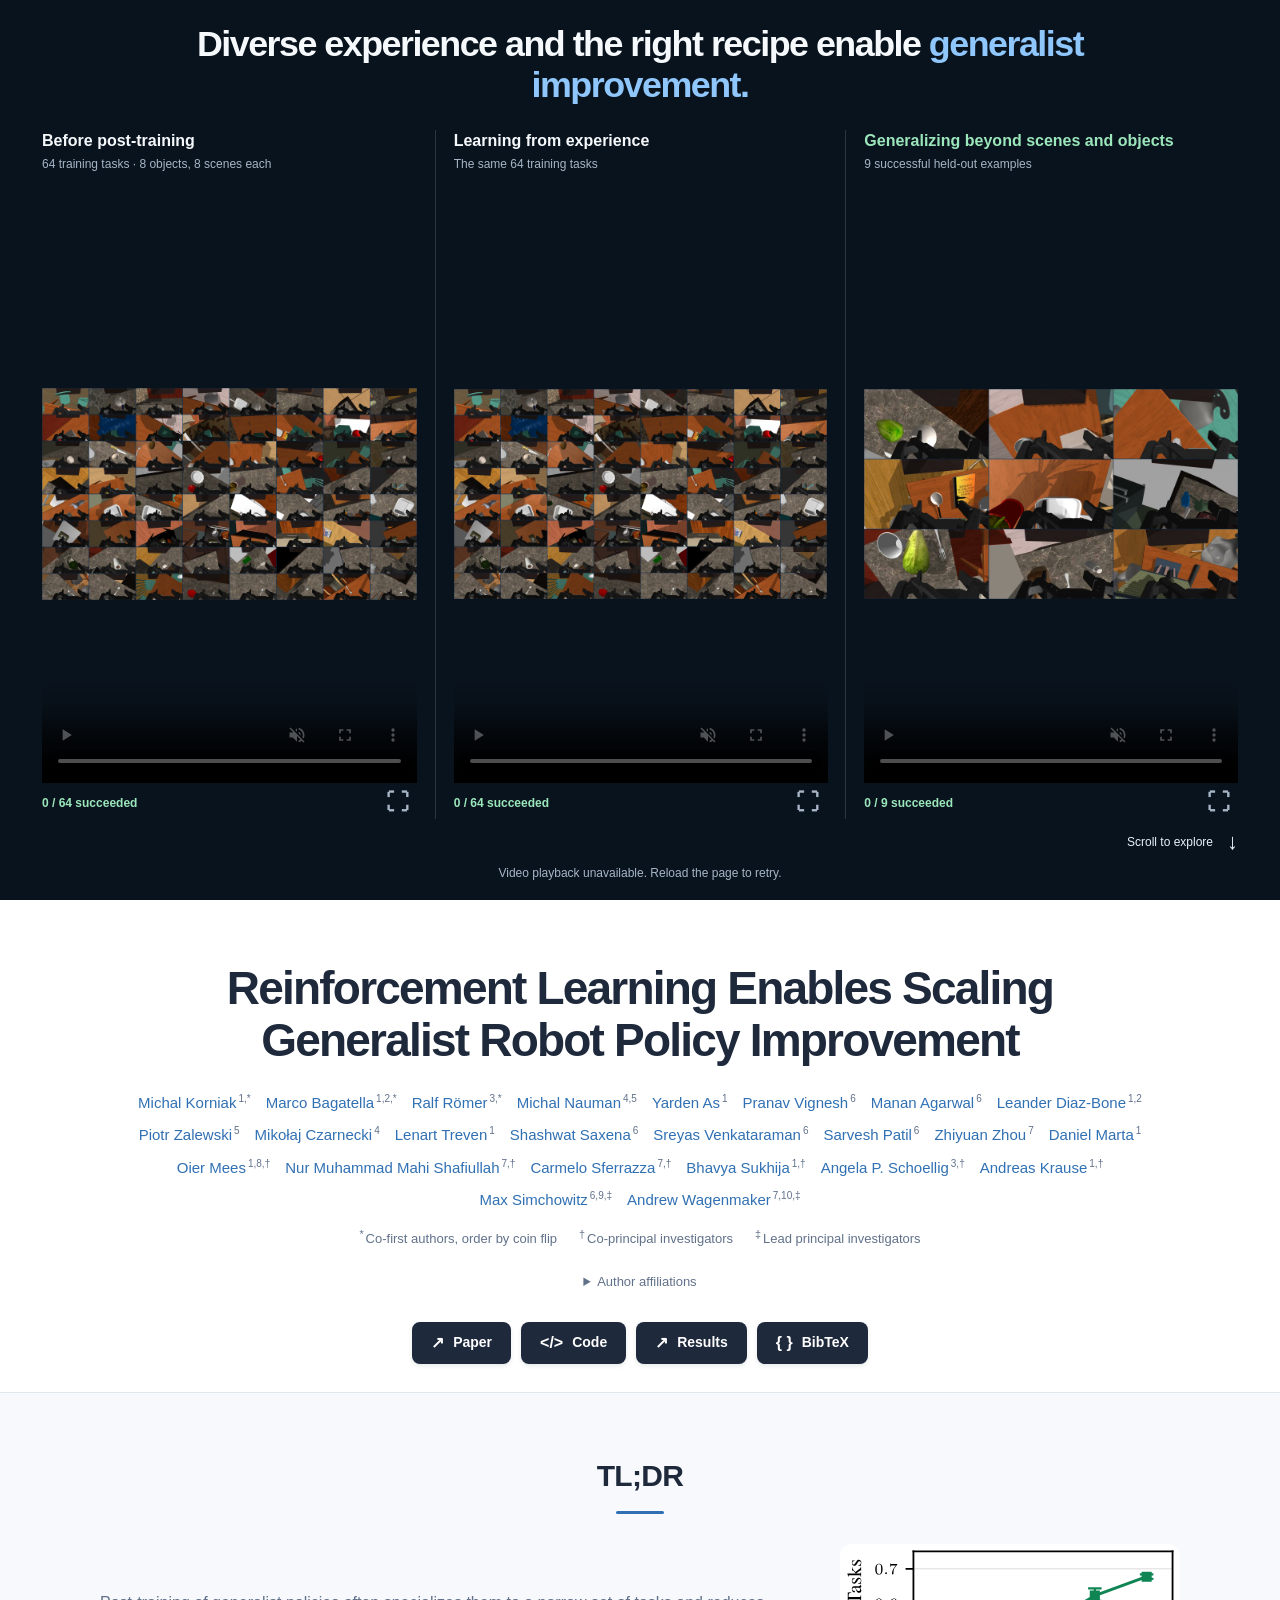
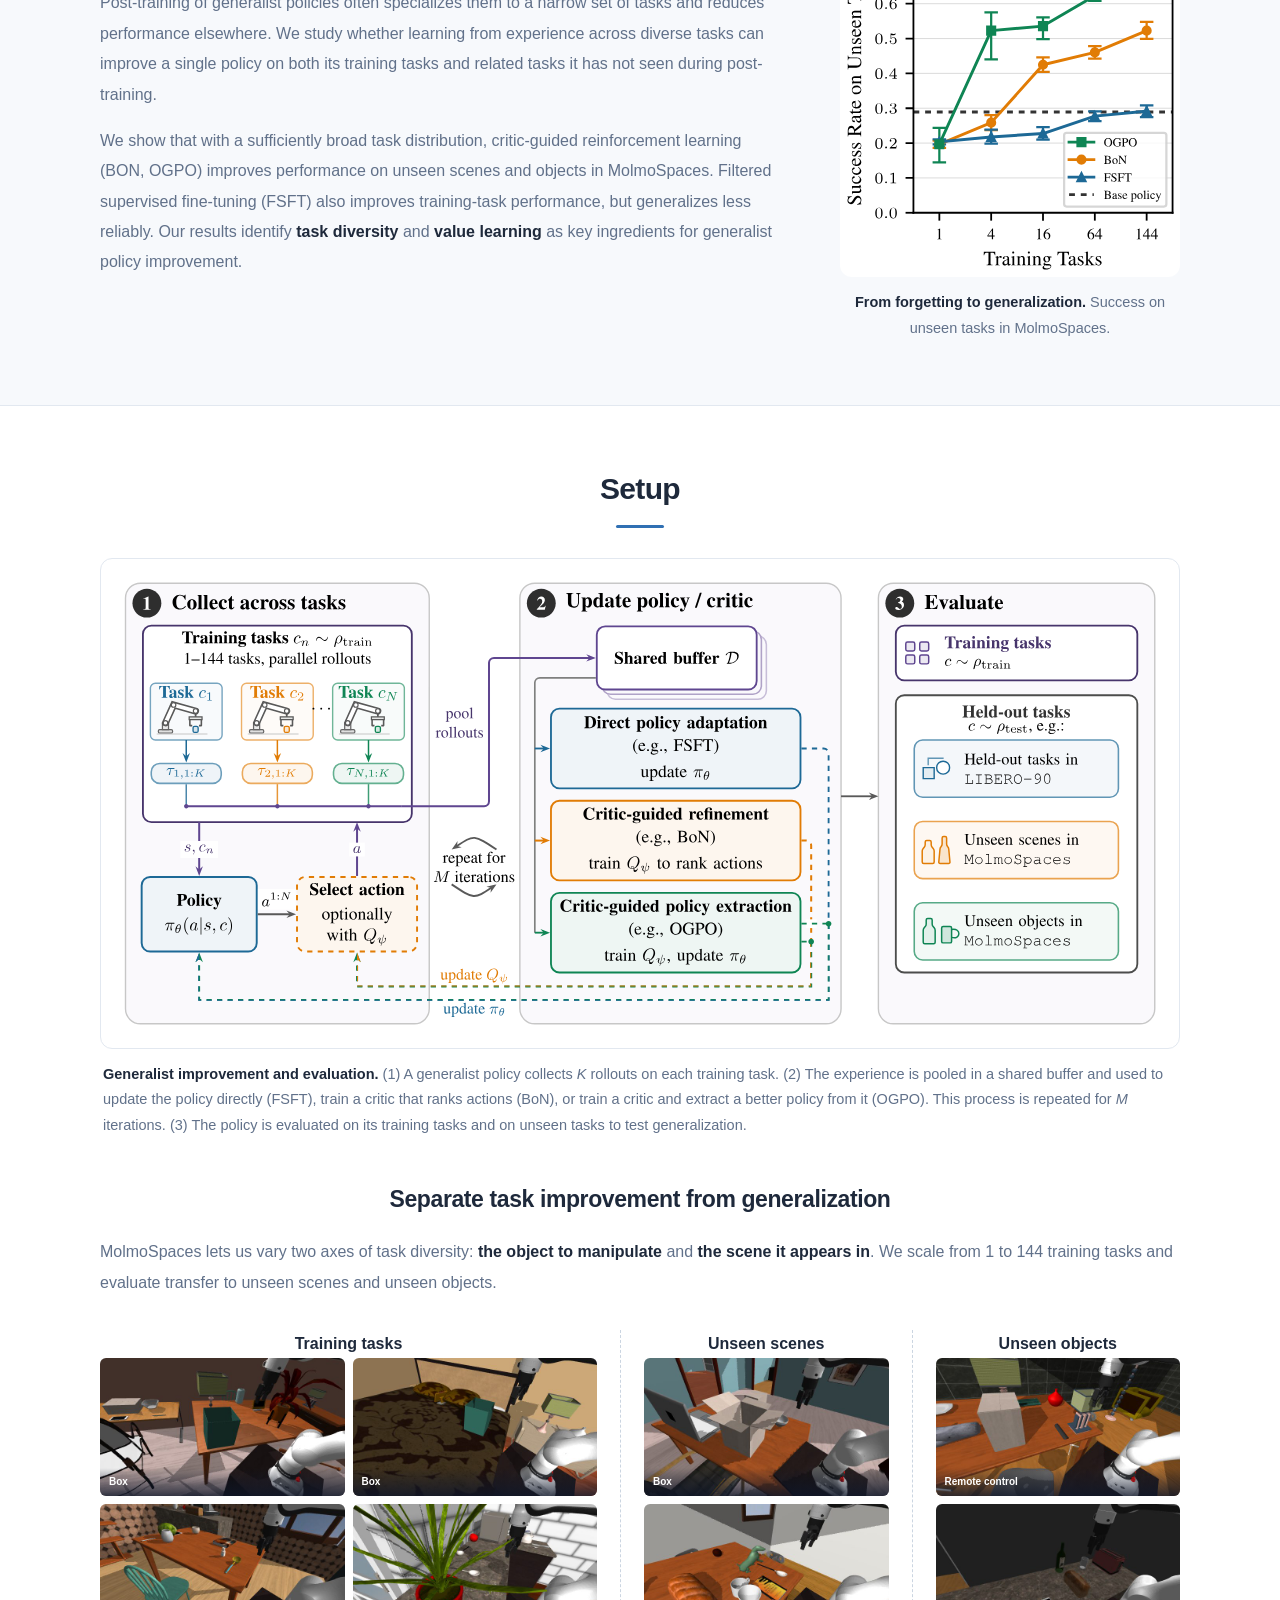
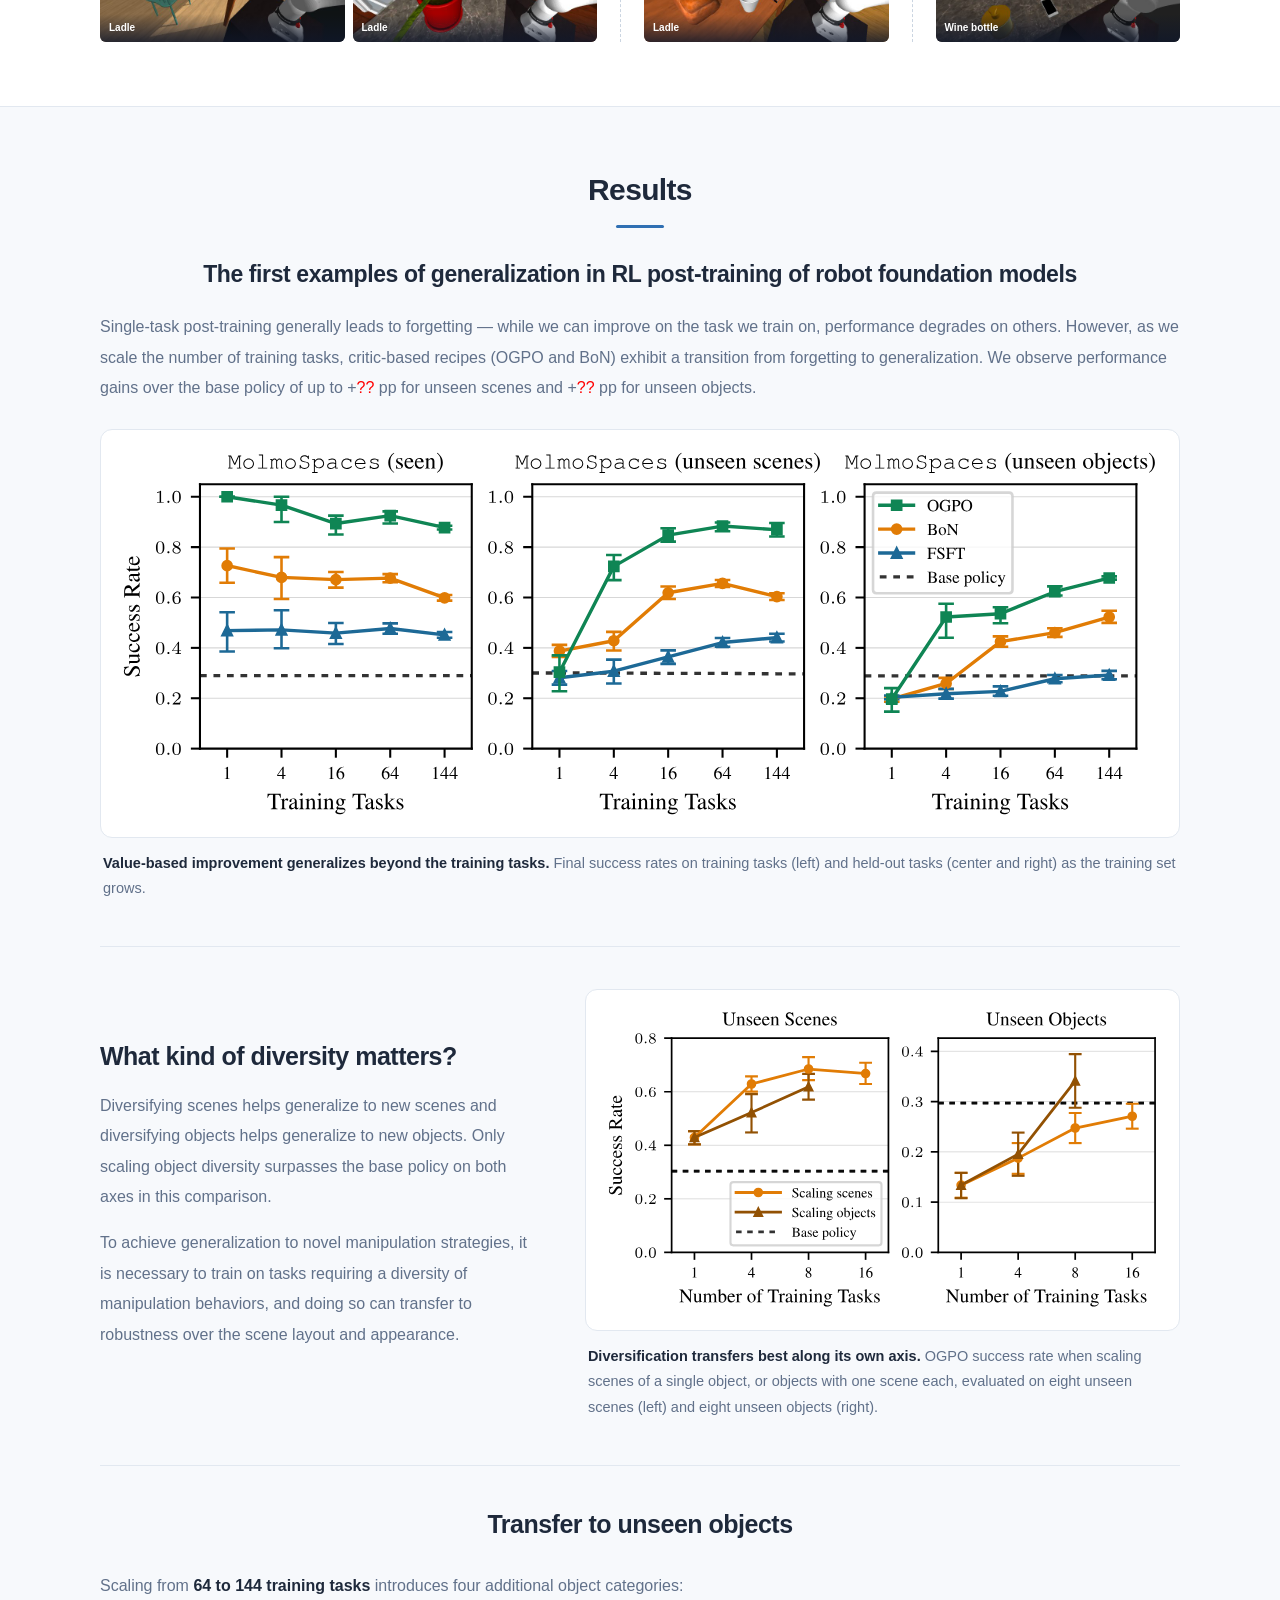
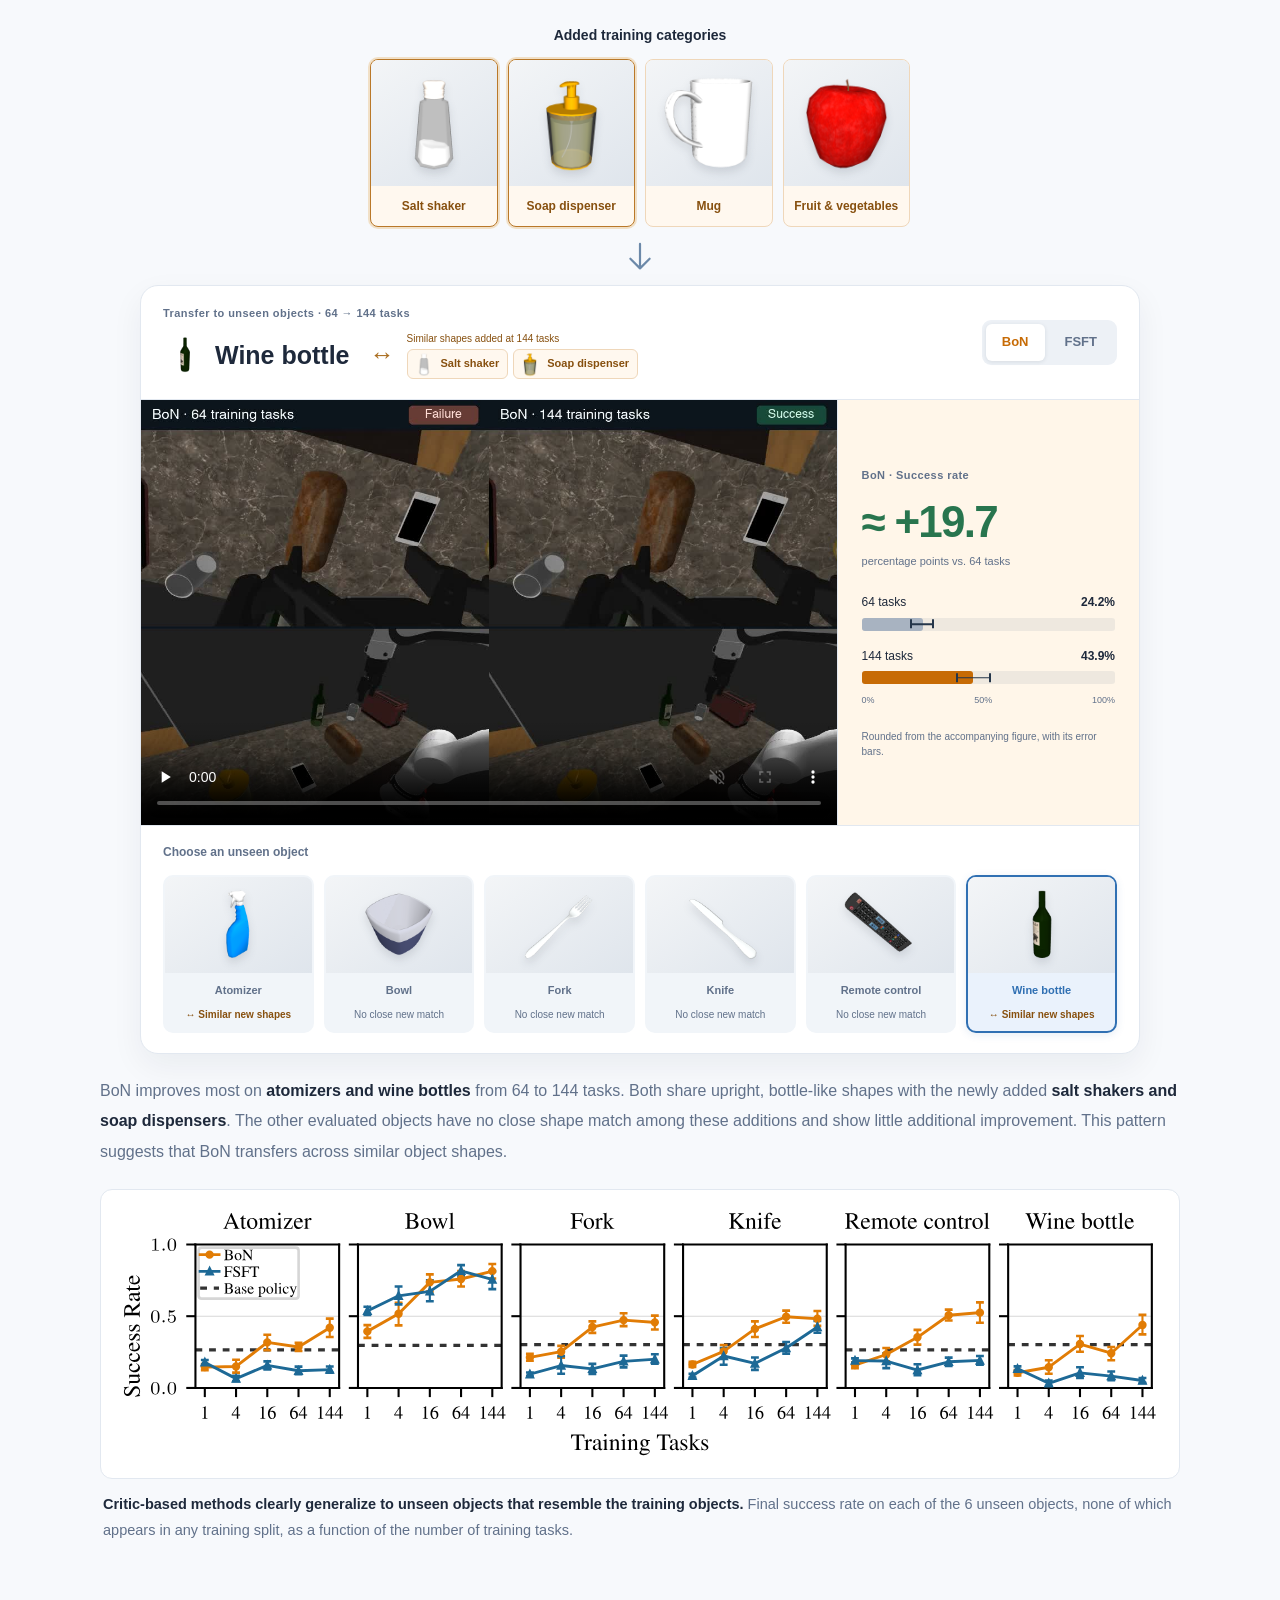
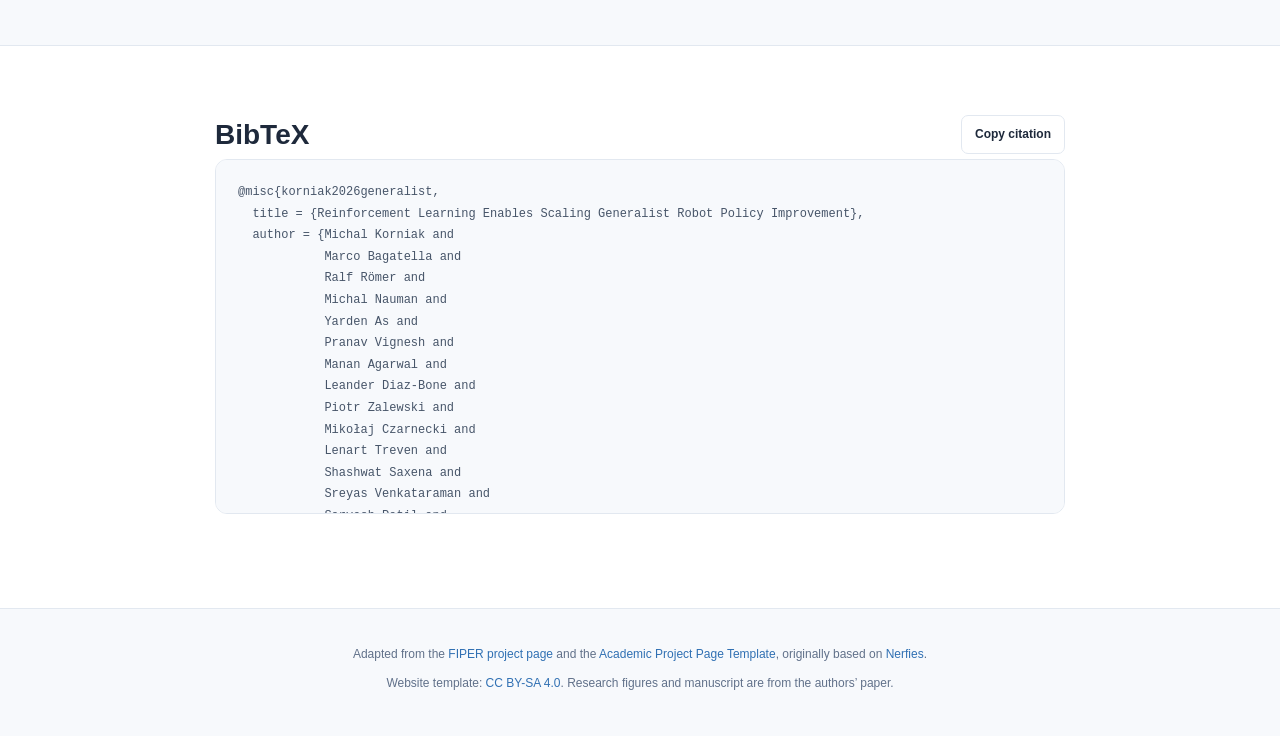
==== gh-pages/index.html @ a495c32f "Minor updates" ====
<!DOCTYPE html>
<html lang="en">
<head>
  <meta charset="utf-8">
  <meta name="viewport" content="width=device-width, initial-scale=1">
  <title>Reinforcement Learning Enables Scaling Generalist Robot Policy Improvement</title>
  <meta name="description" content="A study of multi-task VLA post-training: how critic-guided reinforcement learning scales robot policy improvement to unseen scenes and objects.">
  <meta name="theme-color" content="#3070b3">
  <meta property="og:type" content="article">
  <meta property="og:title" content="Reinforcement Learning Enables Scaling Generalist Robot Policy Improvement">
  <meta property="og:description" content="From task-specific adaptation to generalist improvement: scaling robot reinforcement learning with task diversity.">
  <meta property="og:url" content="https://lasgroup.github.io/generalist_improvement/">
  <meta property="og:image" content="https://lasgroup.github.io/generalist_improvement/static/images/social-preview.png">
  <meta property="og:image:width" content="1200">
  <meta property="og:image:height" content="630">
  <meta property="og:image:alt" content="Generalist robot policy improvement: results on training tasks, unseen scenes, and unseen objects.">
  <meta name="twitter:card" content="summary_large_image">
  <meta name="citation_title" content="Reinforcement Learning Enables Scaling Generalist Robot Policy Improvement">
  <meta name="citation_author" content="Michal Korniak">
  <meta name="citation_author" content="Marco Bagatella">
  <meta name="citation_author" content="Ralf Römer">
  <meta name="citation_author" content="Michal Nauman">
  <meta name="citation_author" content="Yarden As">
  <meta name="citation_author" content="Pranav Vignesh">
  <meta name="citation_author" content="Manan Agarwal">
  <meta name="citation_author" content="Leander Diaz-Bone">
  <meta name="citation_author" content="Piotr Zalewski">
  <meta name="citation_author" content="Mikołaj Czarnecki">
  <meta name="citation_author" content="Lenart Treven">
  <meta name="citation_author" content="Shashwat Saxena">
  <meta name="citation_author" content="Sreyas Venkataraman">
  <meta name="citation_author" content="Sarvesh Patil">
  <meta name="citation_author" content="Zhiyuan Zhou">
  <meta name="citation_author" content="Daniel Marta">
  <meta name="citation_author" content="Oier Mees">
  <meta name="citation_author" content="Nur Muhammad Mahi Shafiullah">
  <meta name="citation_author" content="Carmelo Sferrazza">
  <meta name="citation_author" content="Bhavya Sukhija">
  <meta name="citation_author" content="Angela P. Schoellig">
  <meta name="citation_author" content="Andreas Krause">
  <meta name="citation_author" content="Max Simchowitz">
  <meta name="citation_author" content="Andrew Wagenmaker">
  <meta name="citation_pdf_url" content="https://lasgroup.github.io/generalist_improvement/static/paper/generalist-policy-improvement.pdf">
  <link rel="canonical" href="https://lasgroup.github.io/generalist_improvement/">
  <link rel="icon" type="image/svg+xml" href="static/images/favicon.svg">
  <link rel="stylesheet" href="static/css/bulma.min.css">
  <link rel="stylesheet" href="static/css/index.css?v=20261104-no-legend">
  <script defer src="static/js/index.js?v=20261103-shape-photos"></script>
  <script defer src="static/js/headline.js?v=20261104-no-legend"></script>
</head>
<body>
<a class="skip-link" href="#main-content">Skip to content</a>
<main id="main-content">
  <section class="teaser section" id="top" aria-labelledby="teaser-title">
    <div class="container headline-container">
      <div class="teaser-layout">
        <div class="teaser-story">
          <h2 id="teaser-title">Diverse experience and the right recipe enable <span>generalist improvement.</span></h2>
          <div class="teaser-scenes"><figure class="scene"><img src="static/images/molmo-70.jpg" alt="MolmoSpaces robot manipulation scene: Training: box" loading="lazy" width="624" height="352"><figcaption>Training: box</figcaption></figure><figure class="scene"><img src="static/images/molmo-273.jpg" alt="MolmoSpaces robot manipulation scene: New scene: box" loading="lazy" width="624" height="352"><figcaption>New scene: box</figcaption></figure><figure class="scene"><img src="static/images/molmo-357.jpg" alt="MolmoSpaces robot manipulation scene: New object: remote control" loading="lazy" width="624" height="352"><figcaption>New object: remote control</figcaption></figure></div>
          <section class="headline-collage" aria-label="From base policy to generalization" hidden>
            <div class="headline-board">
              <figure class="headline-panel" data-headline-stage="base-training">
                <figcaption><span class="headline-kicker">Before post-training</span><p data-headline-subtitle>64 training tasks · 8 objects, 8 scenes each</p></figcaption>
                <div class="headline-frame"><canvas data-headline-canvas aria-hidden="true"></canvas><video muted playsinline preload="metadata" width="1872" height="1056" aria-label="Base policy on 64 training tasks"></video></div>
                <div class="headline-panel-footer"><span data-headline-count></span><button type="button" data-headline-fullscreen aria-label="Expand base policy collage" title="Full screen">⛶</button></div>
              </figure>
              <figure class="headline-panel" data-headline-stage="ogpo-training">
                <figcaption><span class="headline-kicker">Learning from experience</span><p data-headline-subtitle>The same 64 training tasks</p></figcaption>
                <div class="headline-frame"><canvas data-headline-canvas aria-hidden="true"></canvas><video muted playsinline preload="metadata" width="1872" height="1056" aria-label="OGPO on the same 64 training tasks"></video></div>
                <div class="headline-panel-footer"><span data-headline-count></span><button type="button" data-headline-fullscreen aria-label="Expand OGPO training collage" title="Full screen">⛶</button></div>
              </figure>
              <figure class="headline-panel headline-panel-evaluation" data-headline-stage="ogpo-evaluation">
                <!-- Edit the visible held-out panel heading and subtitle here. -->
                <figcaption>
                  <span class="headline-kicker">Generalizing beyond scenes and objects</span>
                  <p data-headline-subtitle>9 successful held-out examples</p>
                </figcaption>
                <div class="headline-frame"><canvas data-headline-canvas aria-hidden="true"></canvas><video muted playsinline preload="metadata" width="1872" height="1056" aria-label="OGPO on held-out scenes and objects"></video></div>
                <div class="headline-panel-footer"><span data-headline-count></span><button type="button" data-headline-fullscreen aria-label="Expand OGPO held-out collage" title="Full screen">⛶</button></div>
              </figure>
            </div>
            <div class="headline-footer">
              <a class="headline-scroll" href="#paper">Scroll to explore <span aria-hidden="true">↓</span></a>
            </div>
            <p class="headline-error" role="status" hidden>Video playback unavailable. Reload the page to retry.</p>
          </section>
        </div>
      </div>
    </div>
  </section>

  <section class="hero" id="paper" aria-labelledby="paper-title">
    <div class="hero-body">
      <div class="container is-max-desktop has-text-centered">
        <h1 class="title is-1 publication-title" id="paper-title">Reinforcement Learning Enables Scaling <span>Generalist Robot Policy Improvement</span></h1>
        <!-- <p class="publication-venue">ICLR 2027 <span>· Submission</span></p> -->
        <!-- OpenReview author list
<div class="publication-authors"><span class="author"><a href="https://openreview.net/profile?id=~Micha%C5%82_Korniak1">Michal Korniak</a><sup>1</sup></span>
<span class="author"><a href="https://openreview.net/profile?id=~Marco_Bagatella1">Marco Bagatella</a><sup>1,2</sup></span>
<span class="author"><a href="https://openreview.net/profile?id=~Ralf_R%C3%B6mer1">Ralf Römer</a><sup>3</sup></span>
<span class="author"><a href="https://openreview.net/profile?id=~Michal_Nauman1">Michal Nauman</a><sup>4,5</sup></span>
<span class="author"><a href="https://openreview.net/profile?id=~Yarden_As1">Yarden As</a><sup>1</sup></span>
<span class="author"><a href="https://openreview.net/profile?id=~Pranav_Vignesh1">Pranav Vignesh</a><sup>6</sup></span>
<span class="author"><a href="https://openreview.net/profile?id=~Manan_Agarwal1">Manan Agarwal</a><sup>6</sup></span>
<span class="author"><a href="https://openreview.net/profile?id=~Leander_Diaz-Bone1">Leander Diaz-Bone</a><sup>1,2</sup></span>
<span class="author"><a href="https://openreview.net/profile?id=~Piotr_Zalewski1">Piotr Zalewski</a><sup>5</sup></span>
<span class="author"><a href="https://openreview.net/profile?id=~Miko%C5%82aj_Czarnecki1">Mikołaj Czarnecki</a><sup>4</sup></span>
<span class="author"><a href="https://openreview.net/profile?id=~Lenart_Treven1">Lenart Treven</a><sup>1</sup></span>
<span class="author"><a href="https://openreview.net/profile?id=~Shashwat_Saxena1">Shashwat Saxena</a><sup>6</sup></span>
<span class="author"><a href="https://openreview.net/profile?id=~Sreyas_Venkataraman1">Sreyas Venkataraman</a><sup>6</sup></span>
<span class="author"><a href="https://openreview.net/profile?id=~Sarvesh_Patil1">Sarvesh Patil</a><sup>6</sup></span>
<span class="author"><a href="https://openreview.net/profile?id=~Zhiyuan_Zhou2">Zhiyuan Zhou</a><sup>7</sup></span>
<span class="author"><a href="https://openreview.net/profile?id=~Daniel_Marta1">Daniel Marta</a><sup>1</sup></span>
<span class="author"><a href="https://openreview.net/profile?id=~Oier_Mees1">Oier Mees</a><sup>1,8</sup></span>
<span class="author"><a href="https://openreview.net/profile?id=~Nur_Muhammad_Mahi_Shafiullah1">Nur Muhammad Mahi Shafiullah</a><sup>7</sup></span>
<span class="author"><a href="https://openreview.net/profile?id=~Carmelo_Sferrazza1">Carmelo Sferrazza</a><sup>7</sup></span>
<span class="author"><a href="https://openreview.net/profile?id=~Bhavya_Sukhija1">Bhavya Sukhija</a><sup>1</sup></span>
<span class="author"><a href="https://openreview.net/profile?id=~Angela_P._Schoellig1">Angela P. Schoellig</a><sup>3</sup></span>
<span class="author"><a href="https://openreview.net/profile?id=~Andreas_Krause1">Andreas Krause</a><sup>1</sup></span>
<span class="author"><a href="https://openreview.net/profile?id=~Max_Simchowitz1">Max Simchowitz</a><sup>6,9</sup></span>
<span class="author"><a href="https://openreview.net/profile?id=~Andrew_Wagenmaker1">Andrew Wagenmaker</a><sup>7,10</sup></span></div>
-->
        <div class="publication-authors"><span class="author"><a href="https://www.linkedin.com/in/michalkorniak/">Michal Korniak</a><sup>1,*</sup></span>
<span class="author"><a href="https://marbaga.github.io">Marco Bagatella</a><sup>1,2,*</sup></span>
<span class="author"><a href="https://ralfroemer.com">Ralf Römer</a><sup>3,*</sup></span>
<span class="author"><a href="https://www.linkedin.com/in/michal-nauman/">Michal Nauman</a><sup>4,5</sup></span>
<span class="author"><a href="https://yas.pub">Yarden As</a><sup>1</sup></span>
<span class="author"><a href="https://www.linkedin.com/in/pranav-vignesh-770798223/">Pranav Vignesh</a><sup>6</sup></span>
<span class="author"><a href="https://mananag007.github.io">Manan Agarwal</a><sup>6</sup></span>
<span class="author"><a href="https://leanderdiazbone.github.io">Leander Diaz-Bone</a><sup>1,2</sup></span>
<span class="author"><a href="https://openreview.net/profile?id=~Piotr_Zalewski1">Piotr Zalewski</a><sup>5</sup></span>
<span class="author"><a href="https://www.linkedin.com/in/mikocz/">Mikołaj Czarnecki</a><sup>4</sup></span>
<span class="author"><a href="https://lenarttreven.github.io">Lenart Treven</a><sup>1</sup></span>
<span class="author"><a href="https://www.linkedin.com/in/shashwat-saxena-2475841a2/">Shashwat Saxena</a><sup>6</sup></span>
<span class="author"><a href="https://vsreyas.github.io/">Sreyas Venkataraman</a><sup>6</sup></span>
<span class="author"><a href="https://servo97.github.io">Sarvesh Patil</a><sup>6</sup></span>
<span class="author"><a href="https://zhouzypaul.github.io">Zhiyuan Zhou</a><sup>7</sup></span>
<span class="author"><a href="https://daniellsm.github.io/">Daniel Marta</a><sup>1</sup></span>
<span class="author"><a href="https://www.oiermees.com/">Oier Mees</a><sup>1,8,†</sup></span>
<span class="author"><a href="https://mahis.life/">Nur Muhammad Mahi Shafiullah</a><sup>7,†</sup></span>
<span class="author"><a href="https://sferrazza.cc/">Carmelo Sferrazza</a><sup>7,†</sup></span>
<span class="author"><a href="https://sukhijab.github.io/">Bhavya Sukhija</a><sup>1,†</sup></span>
<span class="author"><a href="https://www.ce.cit.tum.de/lsy/prof-angela-schoellig/">Angela P. Schoellig</a><sup>3,†</sup></span>
<span class="author"><a href="https://las.inf.ethz.ch/krausea">Andreas Krause</a><sup>1,†</sup></span>
<span class="author"><a href="https://msimchowitz.github.io/">Max Simchowitz</a><sup>6,9,‡</sup></span>
<span class="author"><a href="https://wagenmaker.github.io/">Andrew Wagenmaker</a><sup>7,10,‡</sup></span></div>
        <p class="author-notes"><span><sup>*</sup>Co-first authors, order by coin flip</span><span><sup>†</sup>Co-principal investigators</span><span><sup>‡</sup>Lead principal investigators</span></p>
        <details class="affiliations"><summary>Author affiliations</summary><ol><li><sup>1</sup> ETH Zurich</li>
<li><sup>2</sup> Max Planck Institute for Intelligent Systems, Tübingen</li>
<li><sup>3</sup> Technical University of Munich</li>
<li><sup>4</sup> University of Warsaw</li>
<li><sup>5</sup> Nomagic</li>
<li><sup>6</sup> Carnegie Mellon University</li>
<li><sup>7</sup> University of California, Berkeley</li>
<li><sup>8</sup> Microsoft</li>
<li><sup>9</sup> Amazon FAR</li>
<li><sup>10</sup> Physical Intelligence</li></ol></details>
        <div class="publication-links">
          <a class="button is-dark" href="static/paper/generalist-policy-improvement.pdf"><span aria-hidden="true">↗</span> Paper</a>
          <a class="button is-dark" href="https://github.com/lasgroup/generalist_improvement"><span aria-hidden="true">&lt;/&gt;</span> Code</a>
          <a class="button is-dark" href="#results"><span aria-hidden="true">↗</span> Results</a>
          <a class="button is-dark" href="#BibTeX"><span aria-hidden="true">{ }</span> BibTeX</a>
        </div>
      </div>
    </div>
  </section>

  <section class="section band" id="tldr" aria-labelledby="tldr-title">
    <div class="container is-max-desktop">
      <h2 class="section-title" id="tldr-title">TL;DR</h2>
      <div class="tldr-layout">
      <div class="content tldr-copy">
        <p>Post-training of generalist policies often specializes them to a narrow set of tasks and reduces performance elsewhere. We study whether learning from experience across diverse tasks can improve a single policy on both its training tasks and related tasks it has not seen during post-training.</p>
        <p>We show that with a sufficiently broad task distribution, critic-guided reinforcement learning (BON, OGPO) improves performance on unseen scenes and objects in MolmoSpaces. Filtered supervised fine-tuning (FSFT) also improves training-task performance, but generalizes less reliably. Our results identify <strong>task diversity</strong> and <strong>value learning</strong> as key ingredients for generalist policy improvement.</p>
      </div>
      <div class="teaser-chart"><figure class="paper-figure"><a class="figure-link" href="static/figures/unseen-objects.svg?v=20261102" data-zoom aria-label="Enlarge: Success on unseen tasks rises with task diversity from 1 to 144 training tasks, with OGPO and BoN improving far more than FSFT and surpassing the base policy."><img width="611" height="598" src="static/figures/unseen-objects.svg?v=20261102" alt="Success on unseen tasks rises with task diversity from 1 to 144 training tasks, with OGPO and BoN improving far more than FSFT and surpassing the base policy." loading="lazy" decoding="async"><span class="zoom-label" aria-hidden="true">↗ Enlarge figure</span></a><figcaption><strong>From forgetting to generalization.</strong> Success on unseen tasks in MolmoSpaces.</figcaption></figure></div>
      </div>
    </div>
  </section>


  <section class="section" id="evaluation" aria-labelledby="evaluation-title">
    <div class="container is-max-desktop">
      <h2 class="section-title" id="evaluation-title">Setup</h2>
      <figure class="paper-figure"><a class="figure-link" href="static/figures/overview.svg?v=20261102" data-zoom aria-label="Enlarge: Overview of the protocol: (1) a generalist policy collects rollouts across training tasks; (2) the experience is pooled in a shared buffer and used for direct policy adaptation (FSFT), critic-guided refinement (BoN), or critic-guided policy extraction (OGPO), repeated for M iterations; (3) the policy is evaluated on training tasks and on held-out tasks in LIBERO-90 and MolmoSpaces."><img width="1182" height="511" src="static/figures/overview.svg?v=20261102" alt="Overview of the protocol: (1) a generalist policy collects rollouts across training tasks; (2) the experience is pooled in a shared buffer and used for direct policy adaptation (FSFT), critic-guided refinement (BoN), or critic-guided policy extraction (OGPO), repeated for M iterations; (3) the policy is evaluated on training tasks and on held-out tasks in LIBERO-90 and MolmoSpaces." loading="lazy" decoding="async"><span class="zoom-label" aria-hidden="true">↗ Enlarge figure</span></a><figcaption><strong>Generalist improvement and evaluation.</strong> (1) A generalist policy collects <i>K</i> rollouts on each training task. (2) The experience is pooled in a shared buffer and used to update the policy directly (FSFT), train a critic that ranks actions (BoN), or train a critic and extract a better policy from it (OGPO). This process is repeated for <i>M</i> iterations. (3) The policy is evaluated on its training tasks and on unseen tasks to test generalization.</figcaption></figure>
      <p class="section-lead">Separate task improvement from generalization</p>
      <div class="content tldr-copy"><p>MolmoSpaces lets us vary two axes of task diversity: <strong>the object to manipulate</strong> and <strong>the scene it appears in</strong>. We scale from 1 to 144 training tasks and evaluate transfer to unseen scenes and unseen objects.</p></div>
      <div class="task-gallery">
        <div class="task-group training"><h3>Training tasks</h3><div class="scene-grid"><figure class="scene"><img src="static/images/molmo-70.jpg" alt="MolmoSpaces robot manipulation scene: Box" loading="lazy" width="624" height="352"><figcaption>Box</figcaption></figure><figure class="scene"><img src="static/images/molmo-267.jpg" alt="MolmoSpaces robot manipulation scene: Box" loading="lazy" width="624" height="352"><figcaption>Box</figcaption></figure><figure class="scene"><img src="static/images/molmo-311.jpg" alt="MolmoSpaces robot manipulation scene: Ladle" loading="lazy" width="624" height="352"><figcaption>Ladle</figcaption></figure><figure class="scene"><img src="static/images/molmo-121.jpg" alt="MolmoSpaces robot manipulation scene: Ladle" loading="lazy" width="624" height="352"><figcaption>Ladle</figcaption></figure></div></div>
        <div class="task-group"><h3>Unseen scenes</h3><div class="scene-grid single"><figure class="scene"><img src="static/images/molmo-273.jpg" alt="MolmoSpaces robot manipulation scene: Box" loading="lazy" width="624" height="352"><figcaption>Box</figcaption></figure><figure class="scene"><img src="static/images/molmo-73.jpg" alt="MolmoSpaces robot manipulation scene: Ladle" loading="lazy" width="624" height="352"><figcaption>Ladle</figcaption></figure></div></div>
        <div class="task-group"><h3>Unseen objects</h3><div class="scene-grid single"><figure class="scene"><img src="static/images/molmo-357.jpg" alt="MolmoSpaces robot manipulation scene: Remote control" loading="lazy" width="624" height="352"><figcaption>Remote control</figcaption></figure><figure class="scene"><img src="static/images/molmo-226.jpg" alt="MolmoSpaces robot manipulation scene: Wine bottle" loading="lazy" width="624" height="352"><figcaption>Wine bottle</figcaption></figure></div></div>
      </div>
    </div>
  </section>

  <section class="section band" id="results" aria-labelledby="results-title">
    <div class="container is-max-desktop">
      <h2 class="section-title" id="results-title">Results</h2>
      <p class="section-lead">The first examples of generalization in RL post-training of robot foundation models</p>
      <div class="content tldr-copy"><p>Single-task post-training generally leads to forgetting — while we can improve on the task we train on, performance degrades on others. However, as we scale the number of training tasks, critic-based recipes (OGPO and BoN) exhibit a transition from forgetting to generalization. We observe performance gains over the base policy of up to +<span style="color:red">??</span> pp for unseen scenes and +<span style="color:red">??</span> pp for unseen objects.</p></div>
      <figure class="paper-figure"><a class="figure-link" href="static/figures/scaling.svg?v=20261102" data-zoom aria-label="Enlarge: MolmoSpaces success rates for OGPO, BoN, and FSFT across 1, 4, 16, 64, and 144 training tasks, evaluated on seen tasks, unseen scenes, and unseen objects."><img width="1666" height="589" src="static/figures/scaling.svg?v=20261102" alt="MolmoSpaces success rates for OGPO, BoN, and FSFT across 1, 4, 16, 64, and 144 training tasks, evaluated on seen tasks, unseen scenes, and unseen objects." loading="lazy" decoding="async"><span class="zoom-label" aria-hidden="true">↗ Enlarge figure</span></a><figcaption><strong>Value-based improvement generalizes beyond the training tasks.</strong> Final success rates on training tasks (left) and held-out tasks (center and right) as the training set grows.</figcaption></figure>
      <div class="result-detail">
        <div><h3>What kind of diversity matters?</h3><div class="content tldr-copy"><p>Diversifying scenes helps generalize to new scenes and diversifying objects helps generalize to new objects. Only scaling object diversity surpasses the base policy on both axes in this comparison.</p><p>To achieve generalization to novel manipulation strategies, it is necessary to train on tasks requiring a diversity of manipulation behaviors, and doing so can transfer to robustness over the scene layout and appearance.</p></div></div>        
        <figure class="paper-figure"><a class="figure-link" href="static/figures/generalization.svg" data-zoom aria-label="Enlarge: Generalization when scaling scene diversity versus object diversity."><img width="1073" height="581" src="static/figures/generalization.svg" alt="Generalization when scaling scene diversity versus object diversity." loading="lazy" decoding="async"><span class="zoom-label" aria-hidden="true">↗ Enlarge figure</span></a><figcaption><strong>Diversification transfers best along its own axis.</strong> OGPO success rate when scaling scenes of a single object, or objects with one scene each, evaluated on eight unseen scenes (left) and eight unseen objects (right).</figcaption></figure>
      </div>
      <h3 class="result-part-title" id="shape-transfer">Transfer to unseen objects</h3>
      <div class="shape-evidence">
        <p>Scaling from <strong>64 to 144 training tasks</strong> introduces four additional object categories:</p>
        <div class="object-transfer" id="object-transfer">
          <div class="object-transfer-group" role="group" aria-labelledby="added-categories-title">
            <h4 id="added-categories-title">Added training categories</h4>
              <ul class="added-categories" id="added-training-objects" aria-label="Additional training object categories">
                <li data-shape-match="true"><div class="object-photo"><img src="static/images/salt-shaker-closeup.png" alt="Salt shaker: actual MolmoSpaces training object" loading="lazy" width="1024" height="1024"></div><span>Salt shaker</span></li>
                <li data-shape-match="true"><div class="object-photo"><img src="static/images/soap-dispenser-closeup.png" alt="Soap dispenser: actual MolmoSpaces training object" loading="lazy" width="1024" height="1024"></div><span>Soap dispenser</span></li>
                <li><div class="object-photo"><img src="static/images/mug-closeup.png" alt="Mug: actual MolmoSpaces training object" loading="lazy" width="1024" height="1024"></div><span>Mug</span></li>
                <li><div class="object-photo"><img src="static/images/fruit-closeup.png" alt="Fruit &amp; vegetables: actual MolmoSpaces training object" loading="lazy" width="1024" height="1024"></div><span>Fruit &amp; vegetables</span></li>
              </ul>
          </div>
          <div class="object-transfer-arrow" aria-hidden="true">
            <svg viewBox="0 0 32 36" fill="none"><path d="M16 3v28M5 20l11 11 11-11" stroke="currentColor" stroke-width="2.5" stroke-linecap="round" stroke-linejoin="round"/></svg>
          </div>
        </div>
        <section class="object-explorer" id="rollout-viewer" aria-labelledby="explorer-title" data-default-task="226">
          <header class="explorer-heading">
            <div class="explorer-identity">
              <p class="explorer-eyebrow">Transfer to unseen objects · 64 → 144 tasks</p>
              <div class="explorer-title-row">
                <div class="explorer-object">
                  <img class="explorer-object-photo" src="static/images/wine-bottle-closeup.png" alt="" width="44" height="52">
                  <h3 id="explorer-title">Wine bottle</h3>
                </div>
                <div class="shape-relation" aria-label="Shape similarity to newly added training objects">
                  <span class="shape-relation-arrow" aria-hidden="true">↔</span>
                  <div class="shape-relatives">
                    <p>Similar shapes added at 144 tasks</p>
                    <div class="shape-relative-chips">
                      <span><img src="static/images/salt-shaker-closeup.png" alt="" width="32" height="32">Salt shaker</span>
                      <span><img src="static/images/soap-dispenser-closeup.png" alt="" width="32" height="32">Soap dispenser</span>
                    </div>
                  </div>
                  <p class="shape-no-match" hidden>No close shape match among the added objects</p>
                </div>
              </div>
            </div>
            <div class="rollout-methods" role="group" aria-label="Choose a method" hidden>
              <button type="button" data-rollout-method="bon" aria-pressed="true">BoN</button>
              <button type="button" data-rollout-method="fsft" aria-pressed="false" disabled>FSFT</button>
            </div>
          </header>
          <div class="explorer-stage">
            <div class="explorer-playback">
              <video class="rollout-video" controls muted loop playsinline preload="none" width="1248" height="762"
                poster="static/videos/molmo/wine-bottle-bon-seed1-episode01-outcomes.jpg" src="static/videos/molmo/wine-bottle-bon-seed1-episode01-outcomes.mp4"
                aria-label="BoN wine bottle: 64 tasks Failure; 144 tasks Success. Outcomes from the simulator evaluator; synchronized wrist and exterior cameras.">
                Your browser does not support embedded video. <a href="static/videos/molmo/wine-bottle-bon-seed1-episode01-outcomes.mp4">Download the comparison.</a>
              </video>
              <p class="rollout-observation" hidden></p>
            </div>
            <aside class="explorer-result" aria-labelledby="figure-result-title" hidden>
              <p class="explorer-eyebrow" id="figure-result-title">BoN · Success rate</p>
              <p class="rate-delta" data-rate-delta></p>
              <p class="rate-baseline">percentage points vs. 64 tasks</p>
              <div class="rate-chart" role="img" aria-label="Success rate at 64 and 144 training tasks">
                <div class="rate-row" data-rate-row="64"><div class="rate-label"><span>64 tasks</span><strong></strong></div><div class="rate-track"><span class="rate-fill"></span><span class="rate-error"></span></div></div>
                <div class="rate-row" data-rate-row="144"><div class="rate-label"><span>144 tasks</span><strong></strong></div><div class="rate-track"><span class="rate-fill"></span><span class="rate-error"></span></div></div>
                <div class="rate-axis" aria-hidden="true"><span>0%</span><span>50%</span><span>100%</span></div>
              </div>
              <p class="rate-source">Rounded from the accompanying figure, with its error bars.</p>
            </aside>
          </div>
          <div class="explorer-picker">
            <h4 id="unseen-categories-title">Choose an unseen object</h4>
            <div class="unseen-categories" id="unseen-evaluation-objects" role="group" aria-labelledby="unseen-categories-title">
              <button class="object-choice" type="button" data-rollout-task="140" aria-pressed="false" aria-controls="rollout-viewer" disabled><span class="object-photo"><img src="static/images/atomizer-closeup.png" alt="" loading="lazy" width="1024" height="1024"></span><span class="object-choice-label">Atomizer</span><span class="object-shape-hint has-match"><span aria-hidden="true">↔</span> Similar new shapes</span></button>
              <button class="object-choice" type="button" data-rollout-task="356" aria-pressed="false" aria-controls="rollout-viewer" disabled><span class="object-photo"><img src="static/images/bowl-closeup.png?v=20261103" alt="" loading="lazy" width="1024" height="1024"></span><span class="object-choice-label">Bowl</span><span class="object-shape-hint">No close new match</span></button>
              <button class="object-choice" type="button" data-rollout-task="345" aria-pressed="false" aria-controls="rollout-viewer" disabled><span class="object-photo"><img src="static/images/fork-closeup.png" alt="" loading="lazy" width="1024" height="1024"></span><span class="object-choice-label">Fork</span><span class="object-shape-hint">No close new match</span></button>
              <button class="object-choice" type="button" data-rollout-task="155" aria-pressed="false" aria-controls="rollout-viewer" disabled><span class="object-photo"><img src="static/images/knife-closeup.png" alt="" loading="lazy" width="1024" height="1024"></span><span class="object-choice-label">Knife</span><span class="object-shape-hint">No close new match</span></button>
              <button class="object-choice" type="button" data-rollout-task="357" aria-pressed="false" aria-controls="rollout-viewer" disabled><span class="object-photo"><img src="static/images/remote-control-closeup.png" alt="" loading="lazy" width="1024" height="1024"></span><span class="object-choice-label">Remote control</span><span class="object-shape-hint">No close new match</span></button>
              <button class="object-choice" type="button" data-rollout-task="226" aria-pressed="true" aria-controls="rollout-viewer"><span class="object-photo"><img src="static/images/wine-bottle-closeup.png" alt="" loading="lazy" width="1024" height="1024"></span><span class="object-choice-label">Wine bottle</span><span class="object-shape-hint has-match"><span aria-hidden="true">↔</span> Similar new shapes</span></button>
            </div>
          </div>
          <p class="explorer-status sr-only" role="status" aria-live="polite"></p>
        </section>
        <p>BoN improves most on <strong>atomizers and wine bottles</strong> from 64 to 144 tasks. Both share upright, bottle-like shapes with the newly added <strong>salt shakers and soap dispensers</strong>. The other evaluated objects have no close shape match among these additions and show little additional improvement. This pattern suggests that BoN transfers across similar object shapes.</p>
        <figure class="paper-figure">
          <a class="figure-link" href="static/figures/shape-transfer.svg?v=20261102" data-zoom aria-label="Enlarge success rates for six unseen object categories">
            <img width="1650" height="395" src="static/figures/shape-transfer.svg?v=20261102" alt="Per-object success rates on six unseen object categories: from 64 to 144 training tasks, BoN improves on atomizers and wine bottles, with little change on forks, knives, and remote controls." loading="lazy" decoding="async">
            <span class="zoom-label" aria-hidden="true">↗ Enlarge figure</span>
          </a>
          <figcaption><strong>Critic-based methods clearly generalize to unseen objects that resemble the training objects.</strong> Final success rate on each of the 6 unseen objects, none of which appears in any training split, as a function of the number of training tasks.</figcaption>
        </figure>
      </div>
    </div>
  </section>

  <section class="section" id="BibTeX" aria-labelledby="citation-title">
    <div class="container reading-width">
      <div class="bibtex-header"><h2 id="citation-title">BibTeX</h2><button class="copy-bibtex-btn" type="button">Copy citation</button></div>
      <pre id="bibtex-code"><code>@misc{korniak2026generalist,
  title = {Reinforcement Learning Enables Scaling Generalist Robot Policy Improvement},
  author = {Michal Korniak and
            Marco Bagatella and
            Ralf Römer and
            Michal Nauman and
            Yarden As and
            Pranav Vignesh and
            Manan Agarwal and
            Leander Diaz-Bone and
            Piotr Zalewski and
            Mikołaj Czarnecki and
            Lenart Treven and
            Shashwat Saxena and
            Sreyas Venkataraman and
            Sarvesh Patil and
            Zhiyuan Zhou and
            Daniel Marta and
            Oier Mees and
            Nur Muhammad Mahi Shafiullah and
            Carmelo Sferrazza and
            Bhavya Sukhija and
            Angela P. Schoellig and
            Andreas Krause and
            Max Simchowitz and
            Andrew Wagenmaker},
  year = {2026},
  note = {Manuscript submitted to ICLR 2027},
  url = {https://lasgroup.github.io/generalist_improvement/}
}</code></pre>
      <p class="copy-status" role="status" aria-live="polite"></p>
    </div>
  </section>
</main>
<footer class="footer"><div class="container reading-width"><p>Adapted from the <a href="https://tum-lsy.github.io/fiper_website/">FIPER project page</a> and the <a href="https://github.com/eliahuhorwitz/Academic-project-page-template">Academic Project Page Template</a>, originally based on <a href="https://nerfies.github.io/">Nerfies</a>.</p><p>Website template: <a rel="license" href="https://creativecommons.org/licenses/by-sa/4.0/">CC BY-SA 4.0</a>. Research figures and manuscript are from the authors’ paper.</p></div></footer>
<a class="scroll-to-top" href="#top" aria-label="Back to top">↑</a>
<dialog id="figure-dialog" aria-labelledby="figure-dialog-title"><div class="dialog-toolbar"><h2 id="figure-dialog-title">Figure</h2><button type="button" class="close-dialog" aria-label="Close enlarged figure">Close ×</button></div><div class="zoom-scroll"><img alt="" id="enlarged-figure"></div><p>Scroll to explore the figure. Press Escape or Close to return.</p></dialog>
</body>
</html>
---- gh-pages/static/css/index.css ----
/* Adapted from the supplied academic project page; see footer for attribution. */
:root {
  --primary:#3070b3;
  --ink:#1e293b;
  --muted:#61718a;
  --light:#f7f9fc;
  --line:#e2e8f0;
  --orange:#c96909;
  --blue:#236a9a;
  --radius:12px;
}
html {
  scroll-behavior:smooth;
  scroll-padding-top:80px;
}
body {
  font-family:Inter,-apple-system,BlinkMacSystemFont,"Segoe UI",sans-serif;
  color:var(--ink);
  font-size:16px;
  line-height:1.75;
  background:#fff;
  -webkit-font-smoothing:antialiased;
}
a {
  color:var(--primary);
  text-decoration:none;
}
a:hover {
  color:#154a82;
  text-decoration:underline;
}
button,a,summary {
  -webkit-tap-highlight-color:transparent;
}
button {
  font:inherit;
  cursor:pointer;
}
a:focus-visible,button:focus-visible,summary:focus-visible {
  outline:3px solid #3070b3;
  outline-offset:5px;
}
strong {
  color:var(--ink);
}
.container.is-max-desktop {
  max-width:1080px!important;
}
.reading-width {
  max-width:850px!important;
  margin-inline:auto;
}
.section {
  padding:64px 24px;
}
.band {
  background:var(--light);
  border-top:1px solid var(--line);
  border-bottom:1px solid var(--line);
}
.hero-body {
  padding:62px 24px 28px;
}
.eyebrow {
  text-transform:uppercase;
  letter-spacing:.16em;
  font-size:12px;
  font-weight:750;
  color:var(--primary);
  margin-bottom:17px;
}
.publication-title {
  font-size:46px!important;
  line-height:1.14!important;
  letter-spacing:-1.8px;
  font-weight:800!important;
  color:var(--ink)!important;
  max-width:1050px;
  margin:0 auto 22px!important;
}
.publication-title span {
  display:block;
}
.publication-venue {
  font-size:18px;
  font-weight:650;
  color:var(--primary);
  margin-bottom:24px;
}
.publication-venue span {
  font-weight:450;
  color:var(--muted);
}
.publication-authors {
  display:flex;
  flex-wrap:wrap;
  justify-content:center;
  column-gap:15px;
  row-gap:4px;
  max-width:1030px;
  margin:auto;
  font-size:15px;
  line-height:1.9;
}
.author {
  white-space:nowrap;
}
.author sup {
  font-size:10px;
  color:var(--muted);
  margin-left:2px;
}
.author-notes {
  display:flex;
  flex-wrap:wrap;
  justify-content:center;
  gap:4px 22px;
  margin-top:10px;
  font-size:13px;
  color:var(--muted);
}
.author-notes sup {
  margin-right:2px;
}
.affiliations {
  margin:17px auto 0;
  max-width:1000px;
  font-size:13px;
  color:var(--muted);
}
.affiliations summary {
  cursor:pointer;
  width:fit-content;
  margin:auto;
  color:var(--muted);
  padding:3px 10px;
}
.affiliations summary:hover {
  color:var(--primary);
}
.affiliations ol {
  list-style:none;
  display:grid;
  grid-template-columns:repeat(3,1fr);
  gap:8px 22px;
  text-align:left;
  margin:20px 0;
  padding:18px 24px;
  background:var(--light);
  border-radius:var(--radius);
}
.affiliations li {
  line-height:1.6;
}
.affiliations sup {
  color:var(--primary);
  font-weight:700;
}
.publication-links {
  display:flex;
  flex-wrap:wrap;
  justify-content:center;
  gap:10px;
  margin-top:25px;
}
.button.is-dark {
  background:var(--ink);
  border:0;
  border-radius:8px;
  font-size:14px;
  font-weight:600;
  padding:0 19px;
  height:42px;
  gap:9px;
  box-shadow:0 2px 4px #15223618;
  transition:background .2s,transform .2s;
  color:white;
}
.button.is-dark:hover {
  background:var(--primary);
  transform:translateY(-2px);
  text-decoration:none;
}
.button span {
  font-size:16px;
}
.teaser {
  height:100vh;
  height:100svh;
  min-height:560px;
  padding:24px 24px 16px;
  background:#09131d;
  color:#f6f9fc;
  overflow:hidden;
  scroll-margin-top:0;
}
.container.headline-container {
  width:100%;
  height:100%;
  max-width:none!important;
}
.teaser-layout,.teaser-story {
  height:100%;
  min-height:0;
}
.teaser-story {
  display:flex;
  flex-direction:column;
}
.teaser-story h2 {
  flex:none;
  font-size:clamp(28px,2.8vw,44px);
  font-weight:750;
  line-height:1.14;
  letter-spacing:-1.5px;
  max-width:1100px;
  text-align:center;
  margin:0 auto;
}
.teaser-story h2 span {
  color:#8fc6fc;
}
.teaser-story>p:not(.eyebrow):not(.micro-caption) {
  color:var(--muted);
  font-size:16px;
  line-height:1.75;
  max-width:540px;
}
.teaser-scenes {
  display:grid;
  grid-template-columns:repeat(3,minmax(0,1fr));
  gap:10px;
  margin-top:28px;
}
.teaser-scenes[hidden],.headline-collage[hidden] {
  display:none;
}
.headline-collage {
  flex:1;
  min-height:0;
  display:flex;
  flex-direction:column;
  margin-top:24px;
}
.headline-board {
  flex:1;
  min-height:0;
  display:grid;
  grid-template-columns:repeat(3,minmax(0,1fr));
  gap:0;
}
.headline-panel {
  display:flex;
  flex-direction:column;
  min-width:0;
  min-height:0;
  margin:0;
  padding:0 18px;
  border:0;
  border-radius:0;
  overflow:hidden;
  background:transparent;
  box-shadow:none;
}
.headline-panel+.headline-panel {
  border-left:1px solid #ffffff24;
}
.headline-panel figcaption {
  flex:none;
  height:76px;
  padding:0 0 12px;
  text-align:left;
}
.headline-kicker {
  display:block;
  font-size:16px;
  font-weight:650;
  line-height:1.35;
  letter-spacing:0;
  text-transform:none;
  color:#f6f9fc;
}
.headline-panel figcaption p {
  margin:4px 0 0;
  font-size:12px;
  line-height:1.5;
  color:#a7b6c7;
}
.headline-panel-evaluation .headline-kicker {
  color:#9be6bb;
}
.headline-frame {
  flex:1;
  min-height:0;
  position:relative;
  background:#09131d;
}
.headline-collage video {
  display:block;
  width:100%;
  height:100%;
  object-fit:contain;
}
.headline-frame canvas {
  position:absolute;
  inset:0;
  display:none;
  width:100%;
  height:100%;
}
.headline-canvas-ready .headline-frame video {
  position:absolute;
  width:1px;
  height:1px;
  opacity:0;
  pointer-events:none;
}
.headline-canvas-ready .headline-frame canvas {
  display:block;
}
.headline-native-controls .headline-frame video {
  position:static;
  width:100%;
  height:100%;
  opacity:1;
  pointer-events:auto;
  object-fit:contain;
}
.headline-native-controls .headline-frame canvas {
  display:none;
}
.headline-panel:fullscreen {
  width:100vw;
  height:100vh;
  padding:24px;
  border:0;
  background:#09131d;
}
.headline-panel-footer {
  flex:none;
  display:flex;
  justify-content:space-between;
  align-items:center;
  min-height:34px;
  padding:5px 0 0;
  color:#9be6bb;
  font-size:12px;
  font-weight:600;
  font-variant-numeric:tabular-nums;
}
.headline-panel-footer button {
  margin-left:auto;
  padding:2px 8px;
  border:0;
  background:transparent;
  color:#a7b6c7;
  font-size:23px;
  line-height:1.2;
}
.headline-footer {
  flex:none;
  display:flex;
  justify-content:flex-end;
  align-items:center;
  gap:12px;
  margin-top:12px;
  padding:0 18px;
  font-size:12px;
}
.headline-scroll {
  display:inline-flex;
  align-items:center;
  gap:14px;
  color:#e8f1fa;
  font-size:12px;
  white-space:nowrap;
}
.headline-scroll span {
  font-size:22px;
  line-height:1;
}
.headline-scroll:hover {
  color:#8fc6fc;
  text-decoration:none;
}
#paper {
  scroll-margin-top:-80px;
}
.headline-error[hidden] {
  display:none;
}
.headline-error {
  text-align:center;
  color:#a7b6c7;
  font-size:12px;
  margin-top:10px;
}
.tldr-layout {
  display:grid;
  grid-template-columns:minmax(0,1fr) 340px;
  gap:60px;
  align-items:center;
}
.tldr-layout .tldr-copy {
  margin:0;
}
@media(max-width:1000px) {
  .headline-panel { padding-inline:12px; }
  .headline-kicker { font-size:14px; }
  .headline-panel figcaption p { font-size:11px; }
  .tldr-layout { gap:30px; grid-template-columns:minmax(0,1fr) 290px; }
}
@media(max-width:900px) {
  .headline-board {
    grid-template-columns:none;
    grid-auto-flow:column;
    grid-auto-columns:88%;
    overflow-x:auto;
    scroll-snap-type:x mandatory;
    scrollbar-width:none;
  }
  .headline-board::-webkit-scrollbar { display:none; }
  .headline-panel { width:100%; scroll-snap-align:start; padding-inline:12px; }
  .headline-kicker { font-size:16px; }
  .headline-panel figcaption p { font-size:12px; }
  .headline-collage { margin-top:20px; }
  .headline-footer { padding:0; font-size:10px; }
  .headline-scroll { font-size:11px; gap:7px; }
}
@media(max-width:700px) {
  .tldr-layout { grid-template-columns:1fr; gap:28px; }
}
.teaser-scenes .scene {
  display:flex;
  flex-direction:column;
  border-radius:8px;
}
.teaser-scenes .scene img {
  aspect-ratio:4/3;
}
.teaser-scenes .scene figcaption {
  display:flex;
  flex:1;
  align-items:center;
  justify-content:center;
  min-height:38px;
  font-size:12px;
  padding:7px 6px;
  background:var(--light);
  color:var(--muted);
  position:static;
  text-align:center;
  line-height:1.5;
}
.micro-caption {
  font-size:11px;
  color:var(--muted);
  margin-top:8px;
}
.teaser-chart {
  width:100%;
  max-width:340px;
  margin:auto;
}
.teaser-chart figcaption {
  font-size:14.5px;
  text-align:center;
  margin-top:10px;
}
.teaser-chart .paper-figure {
  margin:0;
}
.teaser-chart .figure-link {
  padding:5px;
  border:0;
}
.teaser-chart .figure-link:hover {
  box-shadow:none;
}
.teaser-chart .zoom-label {
  right:6px;
  bottom:6px;
}
.section-nav {
  border-top:1px solid var(--line);
  border-bottom:1px solid var(--line);
  background:#fff;
  position:sticky;
  top:0;
  z-index:20;
}
.section-nav>div {
  display:flex;
  justify-content:center;
  gap:35px;
  max-width:1080px;
  margin:auto;
  padding:13px 24px;
}
.section-nav a {
  color:var(--muted);
  font-size:13px;
  font-weight:600;
  white-space:nowrap;
}
.section-nav a:hover {
  color:var(--primary);
}
.section-title {
  text-align:center;
  font-size:30px;
  font-weight:750;
  line-height:1.25;
  margin-bottom:30px;
  letter-spacing:-.65px;
}
.section-title::after {
  content:"";
  display:block;
  width:48px;
  height:3px;
  background:var(--primary);
  border-radius:10px;
  margin:17px auto 0;
}
.section-lead {
  text-align:center;
  font-size:23px;
  line-height:1.4;
  letter-spacing:-.4px;
  font-weight:650;
  margin:0 0 22px;
}
.intro-copy {
  max-width:800px;
  text-align:center;
  margin:0 auto 32px;
  color:var(--muted);
}
.content p,.shape-evidence > p {
  color:var(--muted);
  margin-bottom:1.2em;
}
.tldr-copy,.shape-evidence > p {
  font-size:16px;
  line-height:1.9;
}
.section-note {
  text-align:center;
  font-size:12px;
  color:var(--muted);
  margin:20px auto 0;
  line-height:1.7;
}
.task-gallery {
  display:grid;
  /* Side columns sized so their images match the training images, given gap == divider padding (+1px border) */
  grid-template-columns:1fr calc((100% - 6px) / 4) calc((100% - 6px) / 4);
  gap:23px;
  margin-top:32px;
}
.task-group h3 {
  text-align:center;
  font-size:16px;
  font-weight:700;
}
.task-group>p {
  text-align:center;
  font-size:11px;
  color:var(--muted);
  margin:4px 0 13px;
}
.task-group+.task-group {
  border-left:1px dashed #cbd5e1;
  padding-left:23px;
}
.scene-grid {
  display:grid;
  grid-template-columns:1fr 1fr;
  gap:8px;
}
.scene-grid.single {
  grid-template-columns:1fr;
}
.scene {
  position:relative;
  overflow:hidden;
  border-radius:6px;
  margin:0;
}
.scene img {
  display:block;
  width:100%;
  height:auto;
  aspect-ratio:624/352;
  object-fit:cover;
}
.scene figcaption {
  position:absolute;
  bottom:0;
  left:0;
  right:0;
  padding:5px 9px;
  background:linear-gradient(transparent,#0f172acc);
  color:#fff;
  font-size:10px;
  font-weight:600;
}
.paper-figure {
  margin:25px 0;
}
.paper-figure:has(+ .section-lead) {
  margin-bottom:45px;
}
.figure-link {
  position:relative;
  display:block;
  background:white;
  border:1px solid var(--line);
  border-radius:var(--radius);
  padding:20px;
  cursor:zoom-in;
  overflow:hidden;
  transition:box-shadow .2s;
}
.figure-link:hover {
  box-shadow:0 5px 20px #1e293b0d;
}
.figure-link img {
  width:100%;
  display:block;
  height:auto;
}
.zoom-label {
  position:absolute;
  bottom:8px;
  right:12px;
  font-size:10px;
  line-height:1.6;
  color:var(--muted);
  background:#ffffffed;
  padding:2px 5px;
  border-radius:4px;
  opacity:0;
  transition:opacity .2s;
}
.figure-link:hover .zoom-label,.figure-link:focus-visible .zoom-label {
  opacity:1;
}
.paper-figure figcaption {
  font-size:14.5px;
  line-height:1.75;
  color:var(--muted);
  margin:13px 3px 0;
}
.paper-figure figcaption a {
  white-space:nowrap;
}
.result-detail {
  display:grid;
  grid-template-columns:.85fr 1.15fr;
  gap:45px;
  align-items:center;
  border-top:1px solid var(--line);
  padding-top:42px;
  margin-top:45px;
}
.result-detail h3 {
  font-size:25px;
  line-height:1.3;
  letter-spacing:-.5px;
  font-weight:700;
  margin-bottom:18px;
}
.result-detail .paper-figure {
  margin:0;
}
.result-part-title {
  border-top:1px solid var(--line);
  padding-top:42px;
  margin-top:45px;
  text-align:center;
  font-size:25px;
  line-height:1.3;
  letter-spacing:-.5px;
  font-weight:700;
}
.takeaways p {
  position:relative;
  padding-left:55px;
  color:var(--muted);
  margin:0 0 26px;
}
.takeaways span {
  position:absolute;
  top:0;
  left:0;
  font-size:14px;
  font-weight:700;
  color:var(--primary);
}
.takeaways strong {
  display:block;
  font-size:19px;
  margin-bottom:5px;
}
.bibtex-header {
  display:flex;
  align-items:center;
  justify-content:space-between;
  gap:15px;
}
.bibtex-header h2 {
  font-size:28px;
  font-weight:700;
}
.copy-bibtex-btn,.close-dialog {
  border:1px solid var(--line);
  border-radius:7px;
  background:#fff;
  color:var(--ink);
  padding:8px 13px;
  font-size:12px;
  font-weight:600;
}
.copy-bibtex-btn:hover,.close-dialog:hover {
  background:var(--light);
}
.citation-note {
  font-size:12px;
  color:var(--muted);
  margin:8px 0 16px;
}
pre {
  background:var(--light);
  border:1px solid var(--line);
  border-radius:var(--radius);
  padding:22px;
  font-size:12px;
  line-height:1.8;
  color:#475569;
  white-space:pre-wrap;
  overflow-wrap:anywhere;
  max-height:355px;
  overflow:auto;
}
pre code {
  font-size:inherit;
  color:inherit;
}
.copy-status {
  font-size:12px;
  color:var(--primary);
  min-height:22px;
  margin-top:8px;
}
.footer {
  background:var(--light);
  border-top:1px solid var(--line);
  padding:35px 24px;
}
.footer p {
  font-size:12px;
  line-height:1.8;
  color:var(--muted);
  text-align:center;
  margin-bottom:7px;
}
.scroll-to-top {
  display:none;
  position:fixed;
  right:23px;
  bottom:22px;
  width:40px;
  height:40px;
  align-items:center;
  justify-content:center;
  border-radius:50%;
  background:var(--ink);
  color:white;
  box-shadow:0 3px 12px #0002;
  z-index:25;
}
.scroll-to-top.visible {
  display:flex;
}
.scroll-to-top:hover {
  background:var(--primary);
  color:white;
  text-decoration:none;
}
.skip-link {
  position:fixed;
  left:12px;
  top:-100px;
  z-index:100;
  background:white;
  padding:12px 20px;
  border:2px solid var(--primary);
}
.skip-link:focus {
  top:12px;
}
#figure-dialog {
  width:min(1250px,96vw);
  max-height:94dvh;
  border:1px solid var(--line);
  border-radius:12px;
  padding:20px;
  margin:auto;
  color:var(--ink);
  box-shadow:0 20px 80px #0003;
}
#figure-dialog::backdrop {
  background:#0f172bbf;
  backdrop-filter:blur(3px);
}
.dialog-toolbar {
  display:flex;
  align-items:center;
  justify-content:space-between;
  gap:24px;
  margin-bottom:18px;
}
.dialog-toolbar h2 {
  font-size:14px;
  line-height:1.5;
  max-width:950px;
}
.close-dialog {
  flex-shrink:0;
}
.zoom-scroll {
  overflow:auto;
  max-height:70dvh;
  background:white;
}
.zoom-scroll img {
  display:block;
  width:100%;
  height:auto;
  min-width:750px;
}
.zoom-scroll img.portrait {
  min-width:0;
  max-width:600px;
  margin:auto;
}
#figure-dialog>p {
  font-size:12px;
  color:var(--muted);
  margin-top:12px;
}
body.figure-open {
  overflow:hidden;
}
@media(min-width:1400px) {
  .hero-body {
    padding-top:70px;
  }
}
@media(max-width:900px) {
  .publication-title {
    font-size:39px!important;
  }
  .publication-title span {
    display:inline;
  }
  .publication-authors {
    font-size:14px;
    column-gap:13px;
  }
  .teaser-story h2 {
    font-size:32px;
  }
  .teaser-story>p:not(.eyebrow):not(.micro-caption) {
    font-size:14px;
  }
  .task-gallery {
    gap:12px;
  }
  .task-group+.task-group {
    padding-left:12px;
  }
  .task-group>p {
    font-size:10px;
  }
  .result-detail {
    gap:28px;
  }
  .affiliations ol {
    grid-template-columns:repeat(2,1fr);
  }
}
@media(max-width:650px) {
  html {
    scroll-padding-top:70px;
  }
  .section {
    padding:44px 20px;
  }
  .hero-body {
    padding:38px 20px 18px;
  }
  .publication-title {
    font-size:32px!important;
    line-height:1.16!important;
    letter-spacing:-1.1px;
    margin-bottom:18px!important;
  }
  .eyebrow {
    font-size:10px;
    margin-bottom:14px;
  }
  .publication-venue {
    font-size:15px;
    margin-bottom:19px;
  }
  .publication-authors {
    font-size:12px;
    column-gap:11px;
    row-gap:3px;
    line-height:1.85;
  }
  .author sup {
    font-size:8px;
  }
  .affiliations {
    font-size:11px;
    margin-top:14px;
  }
  .affiliations ol {
    grid-template-columns:1fr;
    gap:7px;
    padding:15px;
  }
  .publication-links {
    gap:8px;
    margin-top:20px;
  }
  .button.is-dark {
    height:38px;
    font-size:12px;
    padding:0 13px;
    gap:7px;
  }
  .button span {
    font-size:13px;
  }
  .teaser {
    padding-top:25px;
    padding-bottom:32px;
  }
  .teaser-story h2 {
    font-size:30px;
  }
  .teaser-story {
    text-align:center;
  }
  .teaser-story>p:not(.eyebrow):not(.micro-caption) {
    font-size:14px;
  }
  .teaser-scenes {
    margin-top:20px;
    gap:6px;
  }
  .teaser-scenes .scene figcaption {
    font-size:10px;
  }
  .teaser-chart {
    width:270px;
    max-width:90%;
  }
  .teaser-chart figcaption {
    font-size:13px;
  }
  .section-nav>div {
    justify-content:flex-start;
    overflow-x:auto;
    gap:24px;
    padding:12px 20px;
    scrollbar-width:none;
  }
  .section-nav>div::-webkit-scrollbar {
    display:none;
  }
  .section-nav a {
    font-size:12px;
  }
  .section-title {
    font-size:26px;
    margin-bottom:25px;
  }
  .section-lead {
    font-size:21px;
  }
  .content,.tldr-copy,.intro-copy,.shape-evidence > p {
    font-size:14px;
    line-height:1.85;
  }
  .intro-copy {
    text-align:left;
  }
  .section-note {
    font-size:11px;
  }
  .task-gallery {
    grid-template-columns:1fr 1fr;
    gap:24px 8px;
  }
  .task-group.training {
    grid-column:1/-1;
  }
  .task-group+.task-group {
    padding-left:0;
    border-left:0;
  }
  .task-group h3 {
    font-size:14px;
  }
  .task-group>p {
    font-size:10px;
  }
  .task-group.training .scene figcaption {
    font-size:11px;
  }
  .figure-link {
    padding:10px;
    border-radius:8px;
  }
  .paper-figure figcaption {
    font-size:13px;
    line-height:1.7;
  }
  .zoom-label {
    opacity:1;
    font-size:8px;
    bottom:2px;
    right:5px;
    padding:0 3px;
  }
  .result-detail {
    grid-template-columns:1fr;
    gap:23px;
    padding-top:30px;
    margin-top:32px;
  }
  .result-detail h3,.result-part-title {
    font-size:23px;
  }
  .result-part-title {
    padding-top:30px;
    margin-top:32px;
  }
  .takeaways p {
    font-size:14px;
    padding-left:37px;
  }
  .takeaways strong {
    font-size:17px;
  }
  .bibtex-header h2 {
    font-size:26px;
  }
  pre {
    font-size:10px;
    padding:15px;
    max-height:320px;
  }
  .footer {
    padding:27px 20px;
  }
  .footer p {
    font-size:10px;
  }
  .scroll-to-top {
    right:14px;
    bottom:14px;
    width:36px;
    height:36px;
  }
  #figure-dialog {
    padding:14px;
  }
  .dialog-toolbar {
    gap:10px;
  }
  .dialog-toolbar h2 {
    font-size:11px;
  }
  .close-dialog {
    font-size:11px;
    padding:8px;
  }
  .zoom-scroll {
    max-height:65dvh;
  }
}
.shape-evidence {
  display:grid;
  gap:22px;
  margin:30px 0 38px;
}
.shape-evidence .paper-figure,.shape-evidence > p {
  margin:0;
}
.object-transfer {
  max-width:540px;
  width:100%;
  margin:0 auto -10px;
}
.object-transfer-group h4 {
  margin:0 0 12px;
  color:var(--ink);
  font-size:14px;
  font-weight:650;
  text-align:center;
}
.added-categories {
  display:grid;
  grid-template-columns:repeat(4,minmax(0,1fr));
  gap:10px;
  padding:0;
  margin:0;
  list-style:none;
  scroll-margin-top:100px;
}
.added-categories li {
  overflow:hidden;
  border:1px solid #efd7ba;
  border-radius:8px;
  background:#fff8ef;
  color:#87500f;
  font-size:12px;
  font-weight:650;
  text-align:center;
}
.added-categories li > span {
  display:flex;
  align-items:center;
  justify-content:center;
  min-height:40px;
  padding:6px;
  line-height:1.35;
}
.added-categories li[data-shape-match="true"] {
  border-color:#b97829;
  box-shadow:0 0 0 2px #e9bf8270;
}
.object-photo {
  display:block;
  position:relative;
  aspect-ratio:1;
  overflow:hidden;
  background:linear-gradient(145deg,#f3f5f7,#dfe5ec);
}
.object-photo img {
  display:block;
  width:100%;
  height:100%;
  padding:6px;
  object-fit:contain;
  filter:drop-shadow(0 5px 4px rgb(23 35 49 / 12%));
}
.object-transfer-arrow {
  display:flex;
  justify-content:center;
  color:#6c89a9;
  padding:14px 0 0;
}
.object-transfer-arrow svg {
  display:block;
  width:28px;
  height:32px;
}
.object-explorer {
  --method-color:#c76b05;
  --method-tint:#fff6e9;
  width:100%;
  max-width:1000px;
  margin:0 auto;
  overflow:hidden;
  background:#fff;
  border:1px solid var(--line);
  border-radius:18px;
  box-shadow:0 12px 32px rgb(23 35 49 / 6%);
  scroll-margin-top:24px;
}
.object-explorer[data-method="fsft"] {
  --method-color:#1d6996;
  --method-tint:#eef6fc;
}
.explorer-heading {
  display:flex;
  align-items:center;
  justify-content:space-between;
  flex-wrap:wrap;
  gap:14px;
  padding:18px 22px;
}
.explorer-heading h3 {
  margin:4px 0 0;
  color:var(--ink);
  font-size:25px;
  font-weight:750;
  line-height:1.2;
}
.explorer-identity {
  flex:1;
  min-width:0;
}
.explorer-title-row {
  display:flex;
  flex-wrap:wrap;
  align-items:center;
  gap:12px 20px;
  margin-top:6px;
}
.explorer-title-row h3 {
  margin:0;
}
.explorer-object {
  display:flex;
  align-items:center;
  gap:8px;
}
.explorer-object-photo {
  display:block;
  width:44px;
  height:52px;
  object-fit:contain;
}
.shape-relation {
  display:flex;
  align-items:center;
  gap:12px;
}
.shape-relation-arrow {
  color:#aa6e21;
  font-size:25px;
}
.shape-relatives p {
  margin:0 0 3px;
  color:#87500f;
  font-size:10px;
  line-height:1.4;
}
.shape-relative-chips {
  display:flex;
  flex-wrap:wrap;
  gap:5px;
}
.shape-relative-chips > span {
  display:inline-flex;
  align-items:center;
  gap:3px;
  padding:0 8px 0 2px;
  border:1px solid #efd7ba;
  border-radius:6px;
  color:#87500f;
  background:#fff8ef;
  font-size:11px;
  font-weight:600;
  white-space:nowrap;
}
.shape-relative-chips img {
  width:28px;
  height:28px;
  object-fit:contain;
}
.shape-relation .shape-no-match {
  max-width:240px;
  margin:0;
  padding-left:14px;
  border-left:1px solid var(--line);
  color:var(--muted);
  font-size:12px;
  line-height:1.5;
}
.shape-relation [hidden] {
  display:none;
}
.explorer-eyebrow {
  font-size:11px;
  font-weight:650;
  letter-spacing:.04em;
  color:var(--muted);
}
.rollout-methods {
  display:flex;
  gap:4px;
  padding:4px;
  border-radius:9px;
  background:#edf1f6;
}
.rollout-methods[hidden],.explorer-result[hidden] {
  display:none;
}
.rollout-methods button {
  border:0;
  border-radius:6px;
  padding:7px 16px;
  color:var(--muted);
  background:transparent;
  font-size:13px;
  font-weight:650;
}
.rollout-methods button[aria-pressed="true"] {
  color:var(--method-color);
  background:#fff;
  box-shadow:0 1px 4px rgb(23 35 49 / 10%);
}
.rollout-methods button:disabled,.object-choice:disabled {
  opacity:.45;
  cursor:default;
}
.explorer-stage {
  display:grid;
  grid-template-columns:minmax(0,1fr);
  border-block:1px solid var(--line);
}
.object-explorer.has-rates .explorer-stage {
  grid-template-columns:minmax(0,2.3fr) minmax(240px,1fr);
}
.explorer-playback {
  display:flex;
  flex-direction:column;
  align-items:center;
  justify-content:center;
  min-width:0;
  background:#121b28;
}
.rollout-observation {
  width:100%;
  padding:7px 12px;
  color:#d5deea;
  font-size:11px;
  line-height:1.5;
  margin:0;
}
.rollout-observation[hidden] {
  display:none;
}
.rollout-video {
  display:block;
  width:100%;
  height:auto;
  max-height:max(240px,calc(100svh - 330px));
  object-fit:contain;
}
.explorer-result {
  display:flex;
  flex-direction:column;
  justify-content:center;
  min-width:0;
  padding:24px;
  background:var(--method-tint);
  border-left:1px solid var(--line);
}
.explorer-result .rate-delta {
  margin:12px 0 0;
  font-size:44px;
  line-height:1.15;
  font-weight:750;
  letter-spacing:-.04em;
  color:var(--ink);
  font-variant-numeric:tabular-nums;
}
.rate-delta[data-direction="up"] {
  color:#28754e;
}
.rate-delta[data-direction="down"] {
  color:#975841;
}
.explorer-result .rate-baseline {
  margin:4px 0 24px;
  font-size:11px;
  color:var(--muted);
}
.rate-row + .rate-row {
  margin-top:18px;
}
.rate-label {
  display:flex;
  justify-content:space-between;
  gap:8px;
  font-size:12px;
  line-height:1.3;
  color:var(--ink);
}
.rate-label strong {
  font-variant-numeric:tabular-nums;
}
.rate-track {
  position:relative;
  height:13px;
  margin-top:7px;
  background:rgb(70 95 122 / 9%);
  border-radius:3px;
}
.rate-fill {
  display:block;
  height:100%;
  width:0;
  background:#a8b3c1;
  border-radius:3px;
}
.rate-row[data-rate-row="144"] .rate-fill {
  background:var(--method-color);
}
.rate-error {
  position:absolute;
  top:50%;
  height:1.5px;
  background:#25364a;
  transform:translateY(-50%);
}
.rate-error::before,.rate-error::after {
  content:"";
  position:absolute;
  top:-4px;
  width:1.5px;
  height:9px;
  background:#25364a;
}
.rate-error::before {
  left:0;
}
.rate-error::after {
  right:0;
}
.rate-axis {
  display:flex;
  justify-content:space-between;
  margin-top:9px;
  font-size:9px;
  color:var(--muted);
}
.explorer-result .rate-source {
  margin-top:20px;
  font-size:10px;
  line-height:1.5;
  color:var(--muted);
}
.explorer-picker {
  padding:16px 22px 20px;
}
.explorer-picker h4 {
  margin:0 0 12px;
  color:var(--muted);
  font-size:12px;
  font-weight:650;
}
.unseen-categories {
  display:grid;
  grid-template-columns:repeat(6,minmax(0,1fr));
  gap:10px;
}
.object-choice {
  display:block;
  min-width:0;
  overflow:hidden;
  padding:0;
  border:2px solid transparent;
  border-radius:10px;
  background:#f1f5f9;
  color:var(--muted);
  font-family:inherit;
  cursor:pointer;
  transition:border-color .15s,box-shadow .15s;
}
.object-choice .object-photo {
  height:96px;
  aspect-ratio:auto;
}
.object-choice .object-photo img {
  padding:5px;
}
.object-choice-label {
  display:flex;
  align-items:center;
  justify-content:center;
  min-height:35px;
  padding:5px 3px;
  font-size:11px;
  font-weight:650;
  line-height:1.3;
}
.object-shape-hint {
  display:block;
  padding:0 3px 9px;
  color:var(--muted);
  font-size:10px;
  line-height:1.4;
}
.object-shape-hint.has-match {
  color:#87500f;
  font-weight:650;
}
.object-choice:hover:not(:disabled) {
  border-color:#a6bdd7;
}
.object-choice[aria-pressed="true"] {
  border-color:var(--primary);
  background:#eaf2fc;
  color:var(--primary);
  box-shadow:0 2px 8px rgb(47 107 176 / 12%);
}
.object-choice:focus-visible,.rollout-methods button:focus-visible {
  outline:3px solid var(--primary);
  outline-offset:3px;
}
.sr-only {
  position:absolute;
  width:1px;
  height:1px;
  padding:0;
  margin:-1px;
  overflow:hidden;
  clip:rect(0,0,0,0);
  white-space:nowrap;
  border:0;
}
@media(max-width:760px) {
  .object-explorer.has-rates .explorer-stage {
    grid-template-columns:minmax(0,1fr);
  }
  .explorer-heading {
    padding:14px 16px;
    align-items:flex-start;
  }
  .explorer-identity {
    flex-basis:100%;
  }
  .explorer-title-row {
    gap:10px 16px;
  }
  .shape-relation {
    gap:8px;
  }
  .explorer-heading h3 {
    font-size:22px;
  }
  .explorer-eyebrow {
    font-size:10px;
  }
  .explorer-result {
    border-left:0;
    border-top:1px solid var(--line);
    padding:18px;
    display:grid;
    grid-template-columns:minmax(0,.9fr) minmax(0,1.1fr);
    column-gap:22px;
    align-content:center;
  }
  .explorer-result .explorer-eyebrow {
    grid-column:1;
  }
  .explorer-result .rate-delta {
    grid-column:1;
    font-size:34px;
    margin:6px 0 0;
  }
  .explorer-result .rate-baseline {
    grid-column:1;
    margin:4px 0 0;
  }
  .explorer-result .rate-chart {
    grid-column:2;
    grid-row:1 / span 3;
  }
  .explorer-result .rate-source {
    grid-column:1 / -1;
    margin:12px 0 0;
  }
  .explorer-picker {
    padding:14px 16px 16px;
  }
  .unseen-categories {
    grid-template-columns:repeat(3,minmax(0,1fr));
    gap:8px;
  }
  .object-choice .object-photo {
    height:85px;
  }
  .rollout-video {
    max-height:none;
  }
}
@media(max-width:420px) {
  .added-categories {
    gap:6px;
  }
  .added-categories li {
    font-size:10px;
  }
  .added-categories li > span {
    min-height:42px;
    padding:4px;
  }
  .object-explorer {
    border-radius:12px;
  }
  .explorer-heading {
    gap:10px;
  }
  .rollout-methods button {
    padding:6px 12px;
  }
  .explorer-result {
    column-gap:14px;
  }
  .explorer-result .rate-delta {
    font-size:30px;
  }
}
@media(prefers-reduced-motion:reduce) {
  html {
    scroll-behavior:auto;
  }
  *,*::before,*::after {
    transition:none!important;
    animation:none!important;
  }
}
@media(max-width:650px) {
  .publication-links {
    display:grid;
    grid-template-columns:repeat(2,1fr);
    max-width:280px;
    margin-inline:auto;
  }
  .zoom-label {
    position:static;
    display:block;
    text-align:right;
    margin-top:7px;
    opacity:1;
    font-size:9px;
    padding:0;
  }
  .teaser-scenes .scene {
    display:flex;
    flex-direction:column;
  }
  .teaser-scenes .scene figcaption {
    flex:1;
  }
}
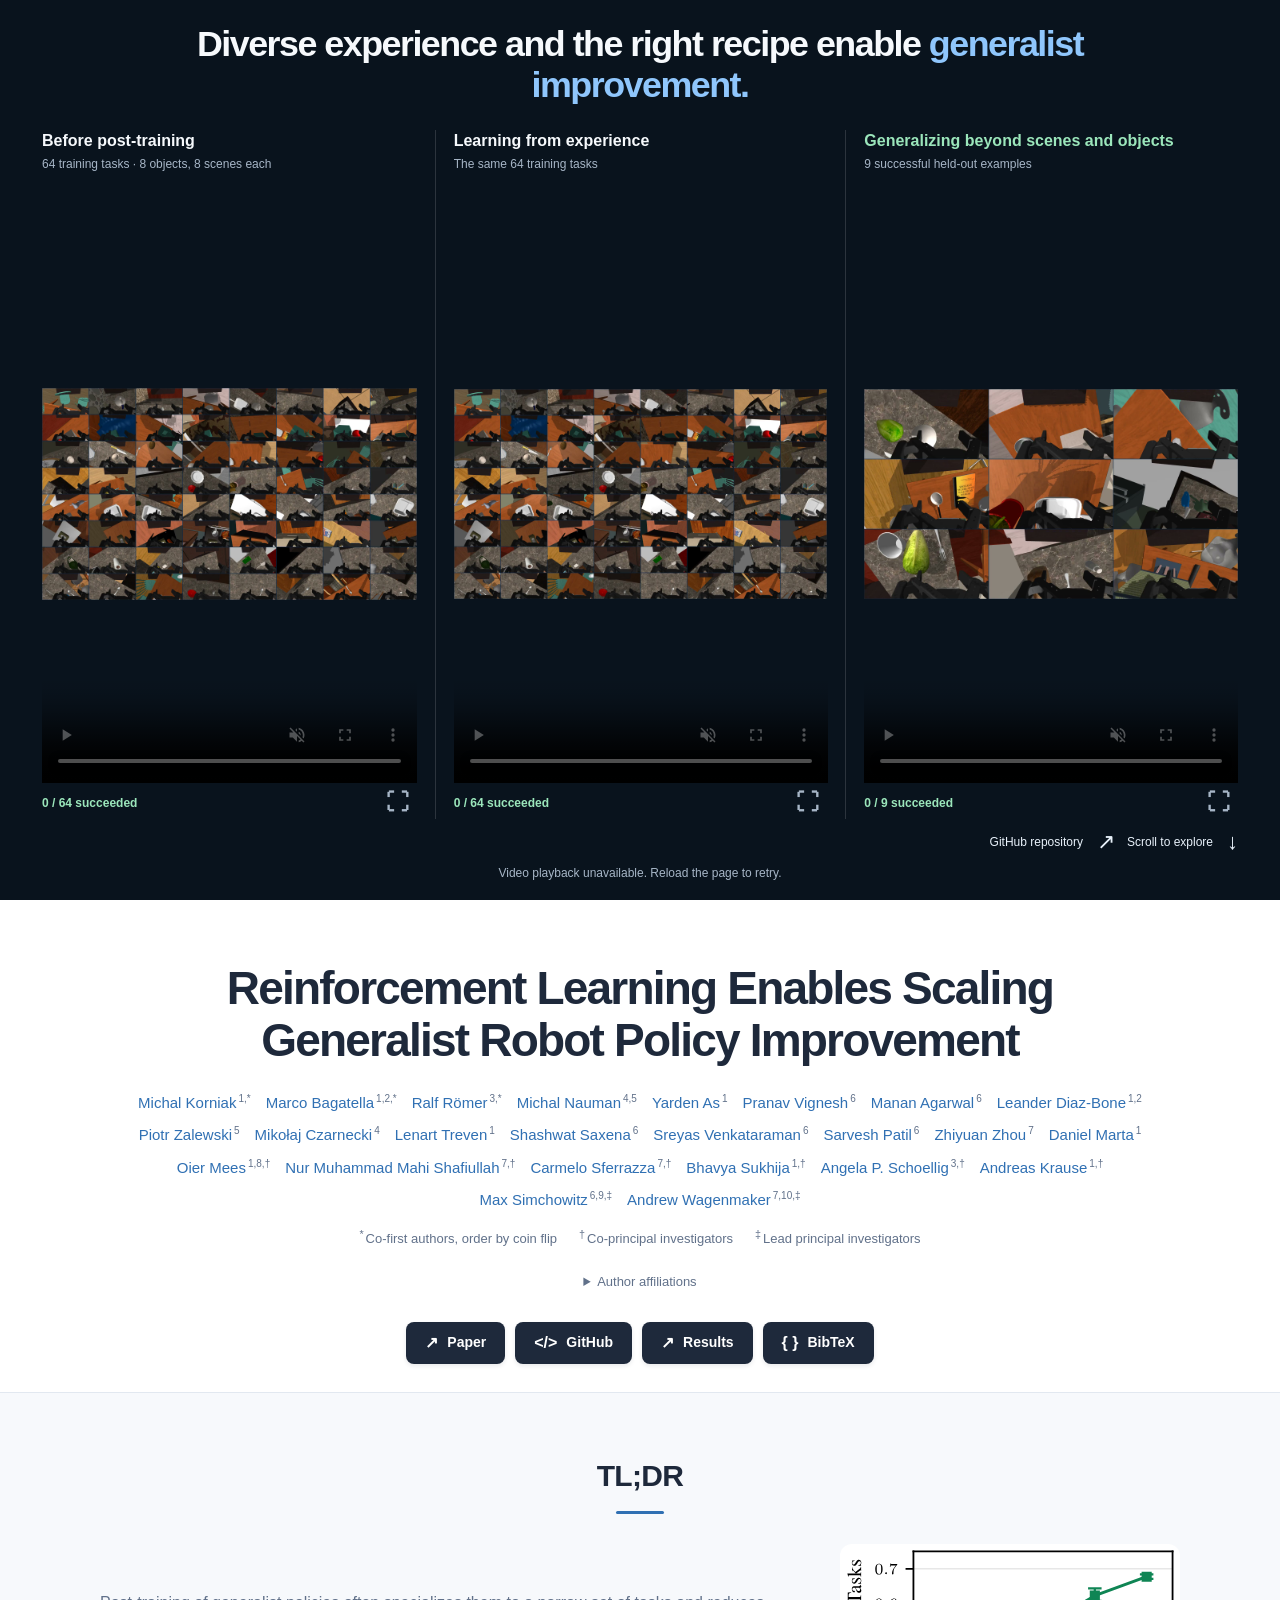
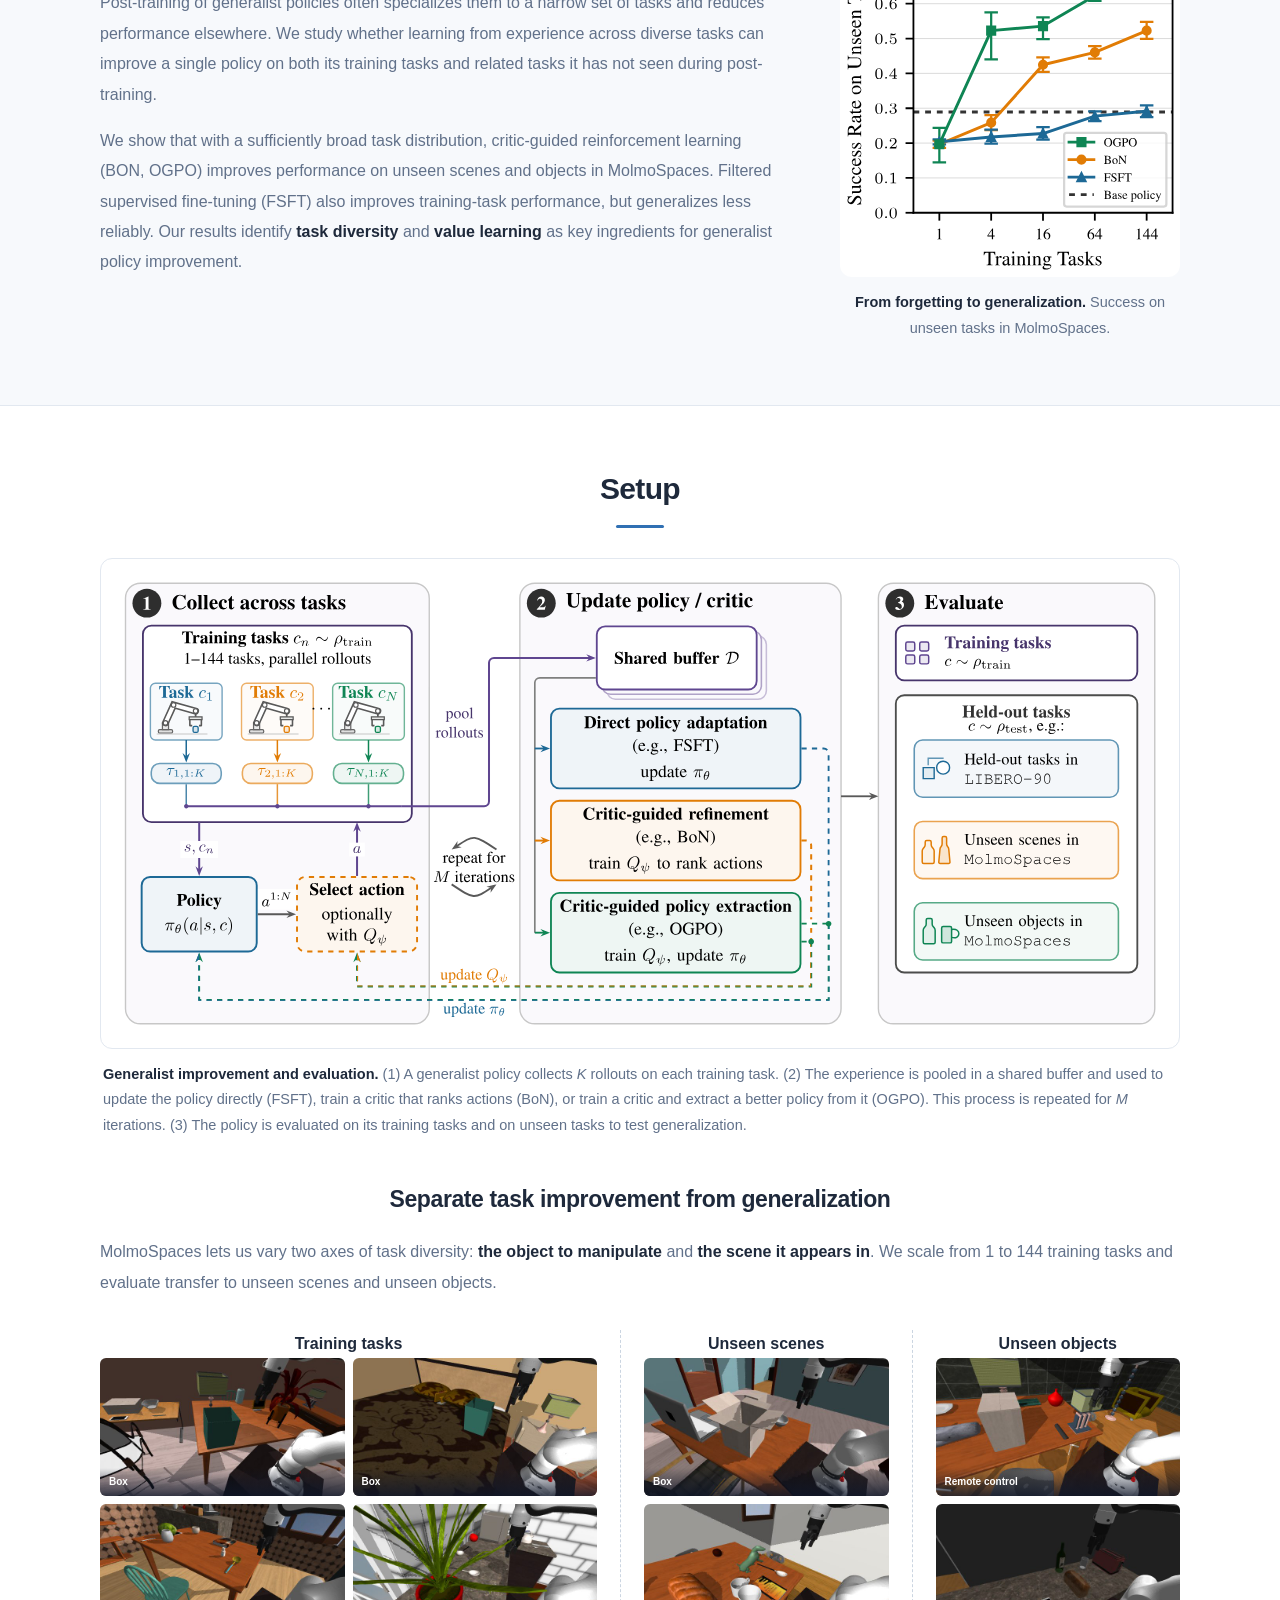
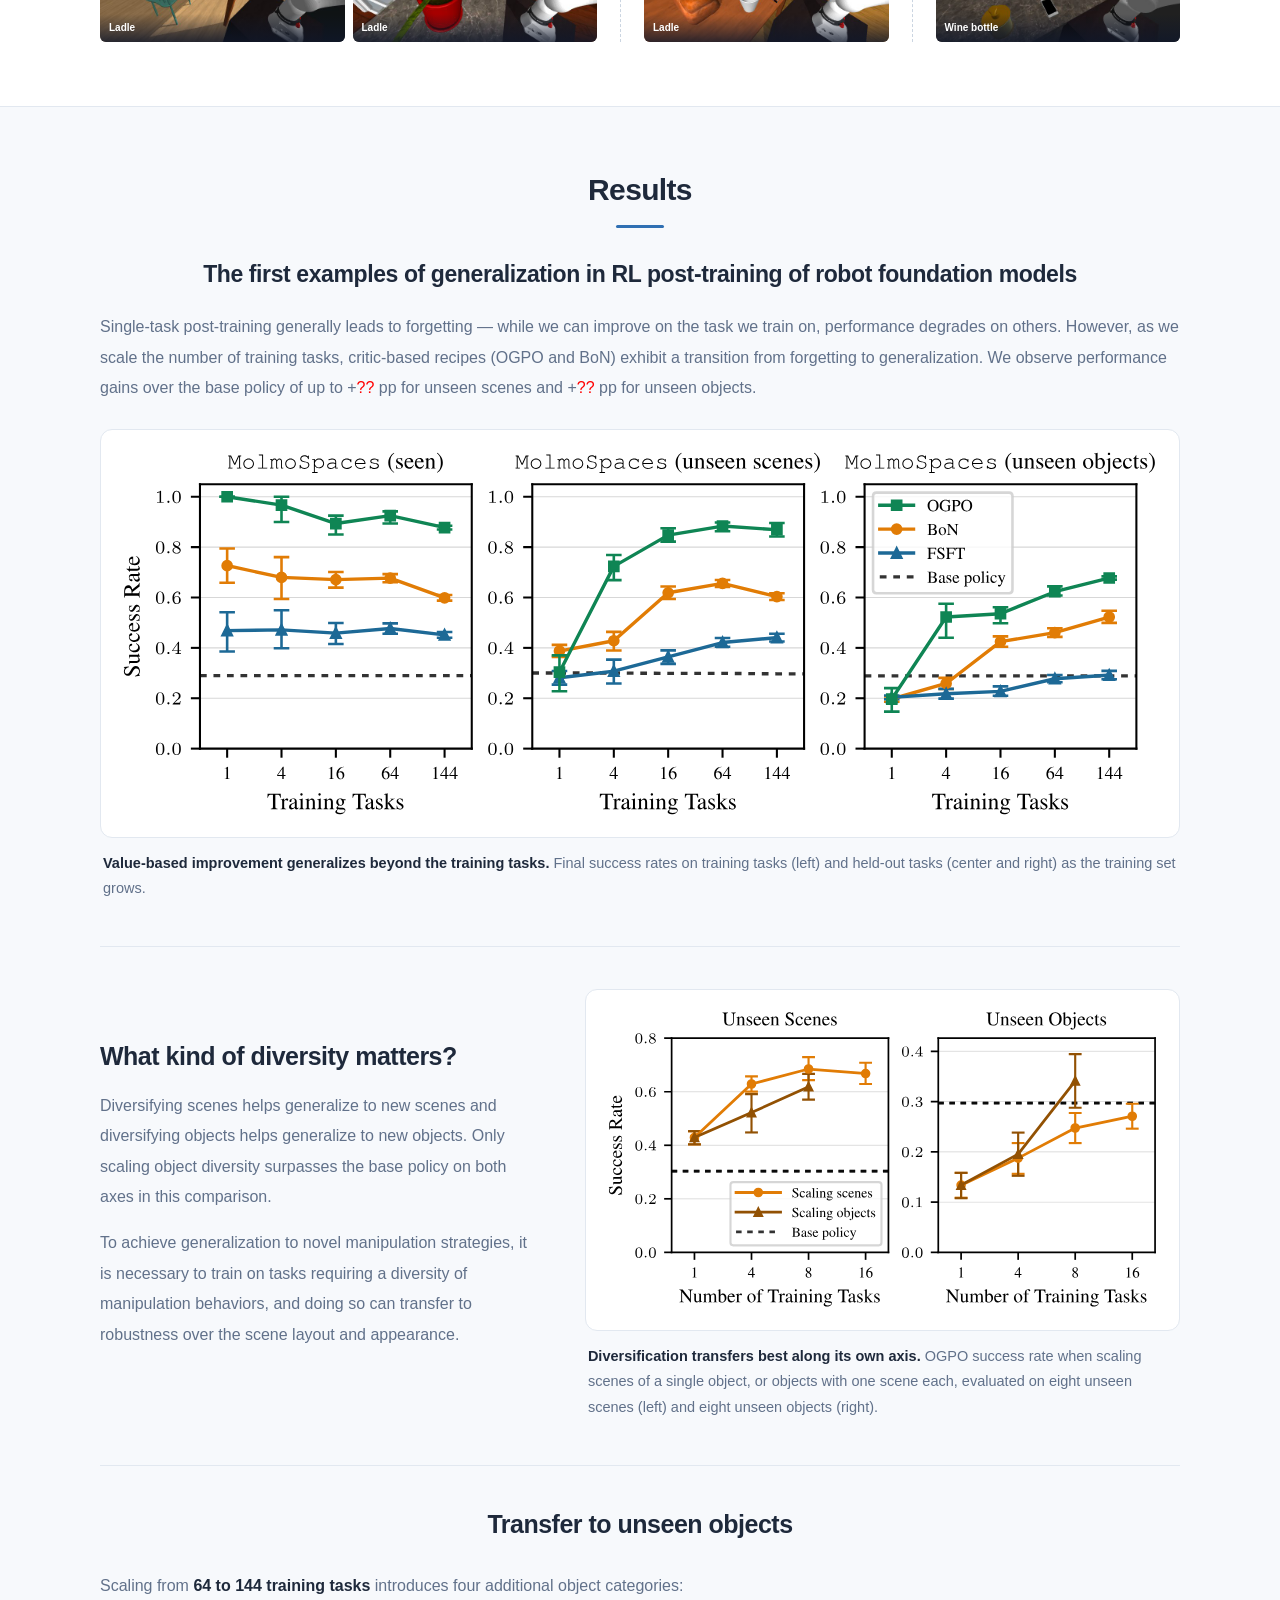
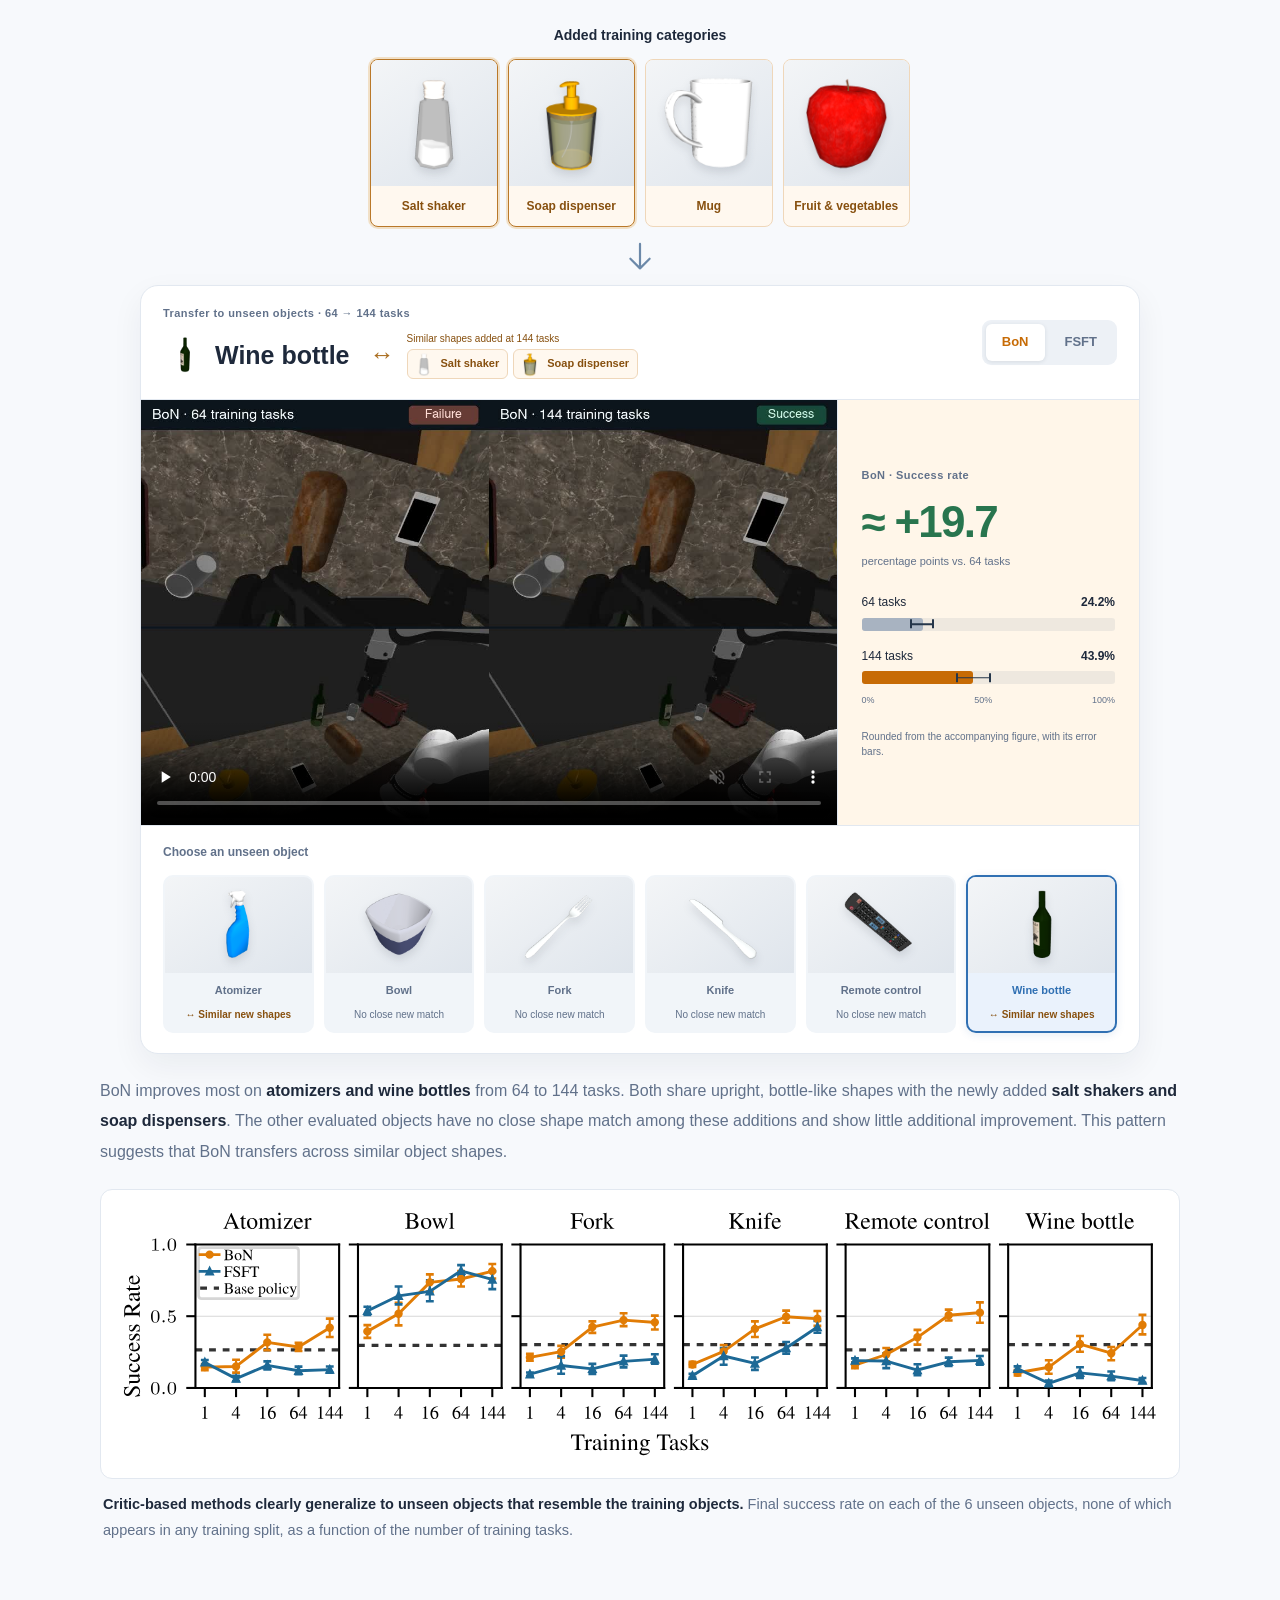
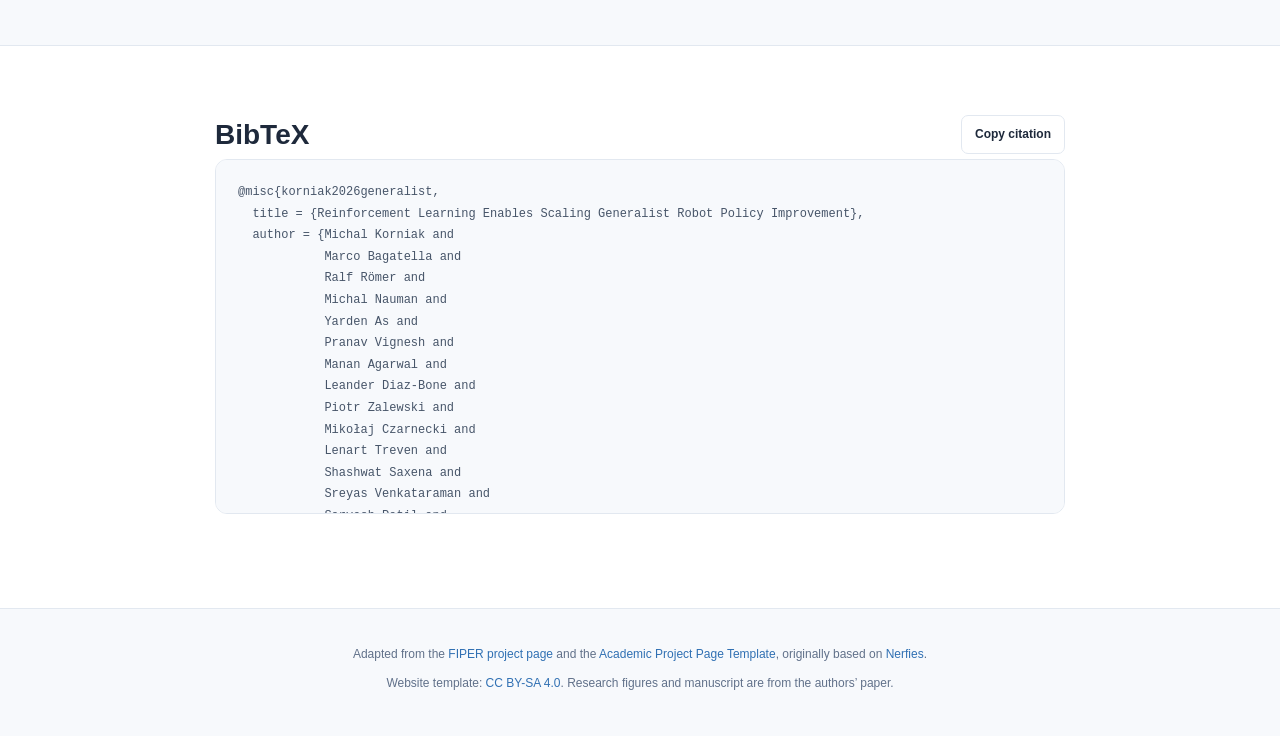
==== commit 7a611324: "Add link to repo, fix link in bib" ====
--- a/gh-pages/index.html
+++ b/gh-pages/index.html
@@ -80,6 +80,7 @@
               </figure>
             </div>
             <div class="headline-footer">
+              <a class="headline-scroll" href="https://github.com/lasgroup/generalist_improvement" target="_blank" rel="noopener noreferrer">GitHub repository <span aria-hidden="true">↗</span></a>
               <a class="headline-scroll" href="#paper">Scroll to explore <span aria-hidden="true">↓</span></a>
             </div>
             <p class="headline-error" role="status" hidden>Video playback unavailable. Reload the page to retry.</p>
@@ -157,7 +158,7 @@
 <li><sup>10</sup> Physical Intelligence</li></ol></details>
         <div class="publication-links">
           <a class="button is-dark" href="static/paper/generalist-policy-improvement.pdf"><span aria-hidden="true">↗</span> Paper</a>
-          <a class="button is-dark" href="https://github.com/lasgroup/generalist_improvement"><span aria-hidden="true">&lt;/&gt;</span> Code</a>
+          <a class="button is-dark" href="https://github.com/lasgroup/generalist_improvement" target="_blank" rel="noopener noreferrer"><span aria-hidden="true">&lt;/&gt;</span> GitHub</a>
           <a class="button is-dark" href="#results"><span aria-hidden="true">↗</span> Results</a>
           <a class="button is-dark" href="#BibTeX"><span aria-hidden="true">{ }</span> BibTeX</a>
         </div>
@@ -324,7 +325,7 @@
             Andrew Wagenmaker},
   year = {2026},
   note = {Manuscript submitted to ICLR 2027},
-  url = {https://lasgroup.github.io/generalist_improvement/}
+  url = {https://lasgroup.github.io/generalist-improvement/}
 }</code></pre>
       <p class="copy-status" role="status" aria-live="polite"></p>
     </div>
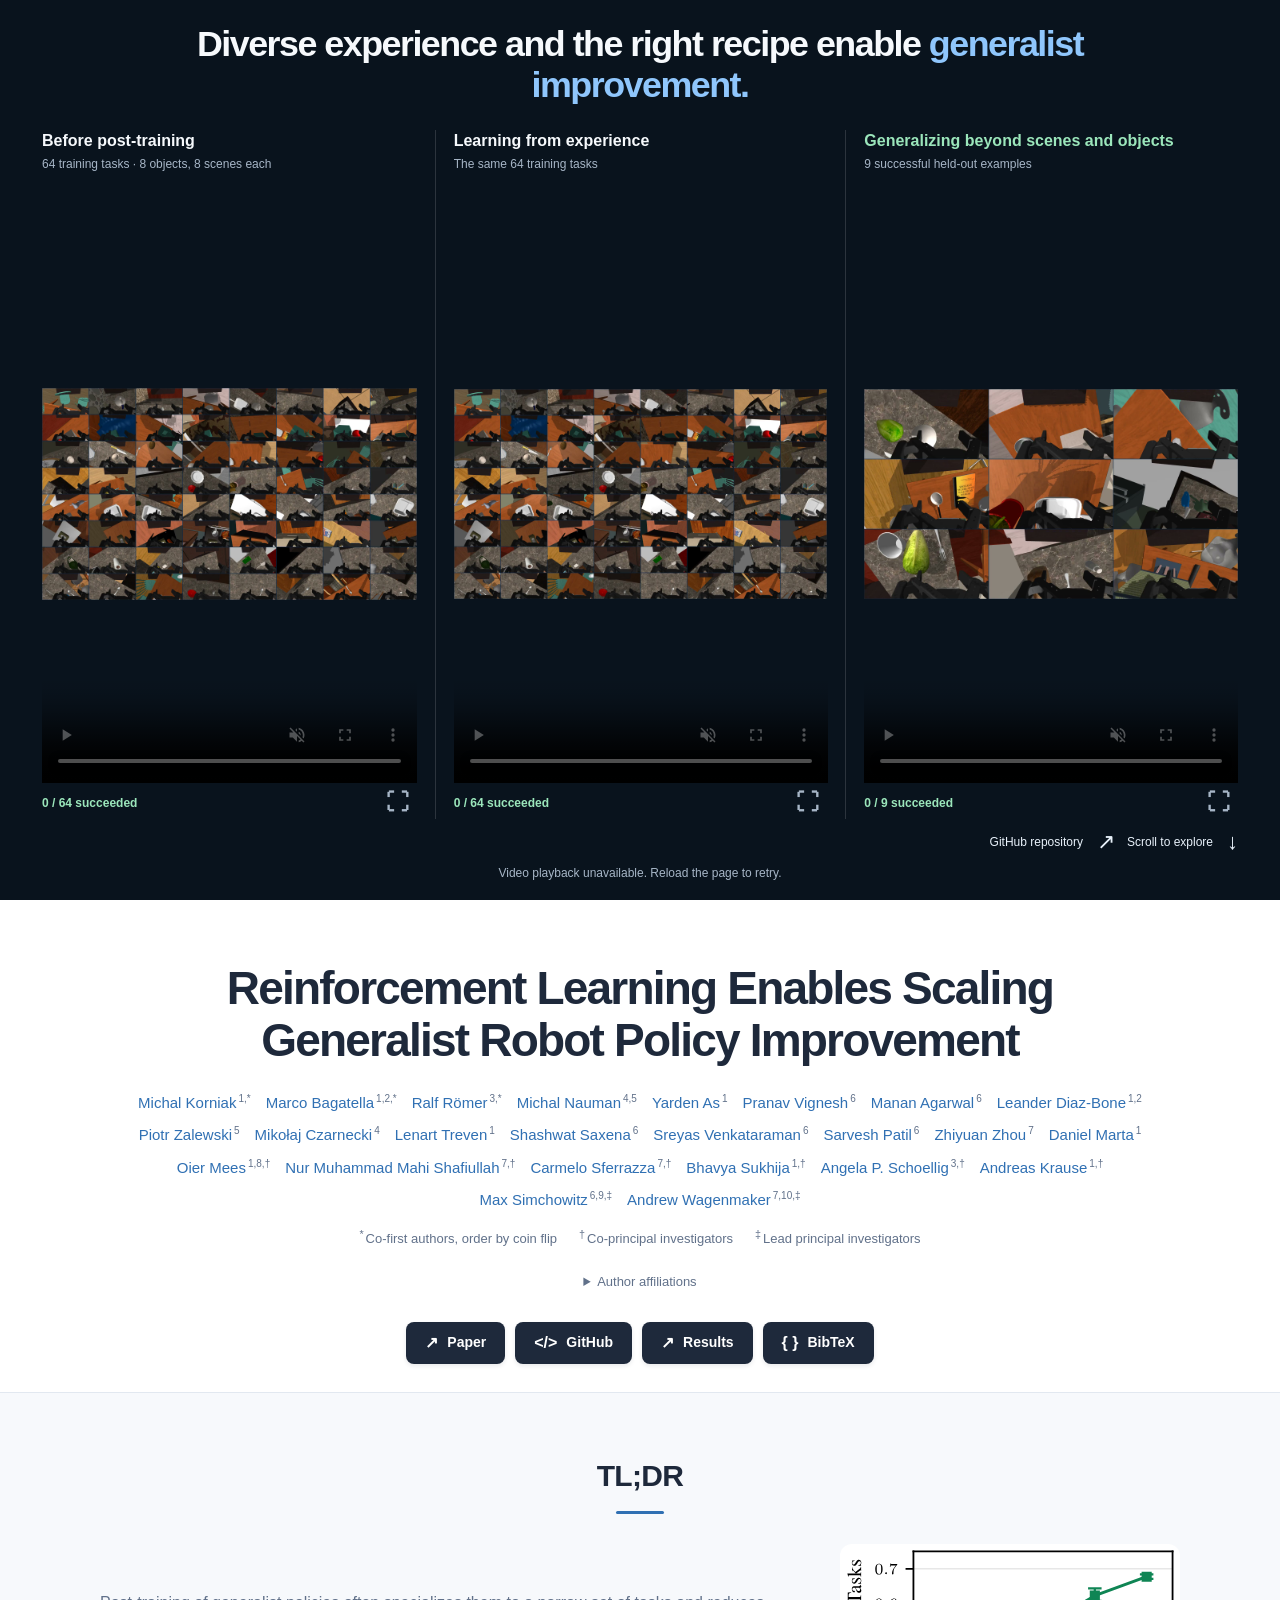
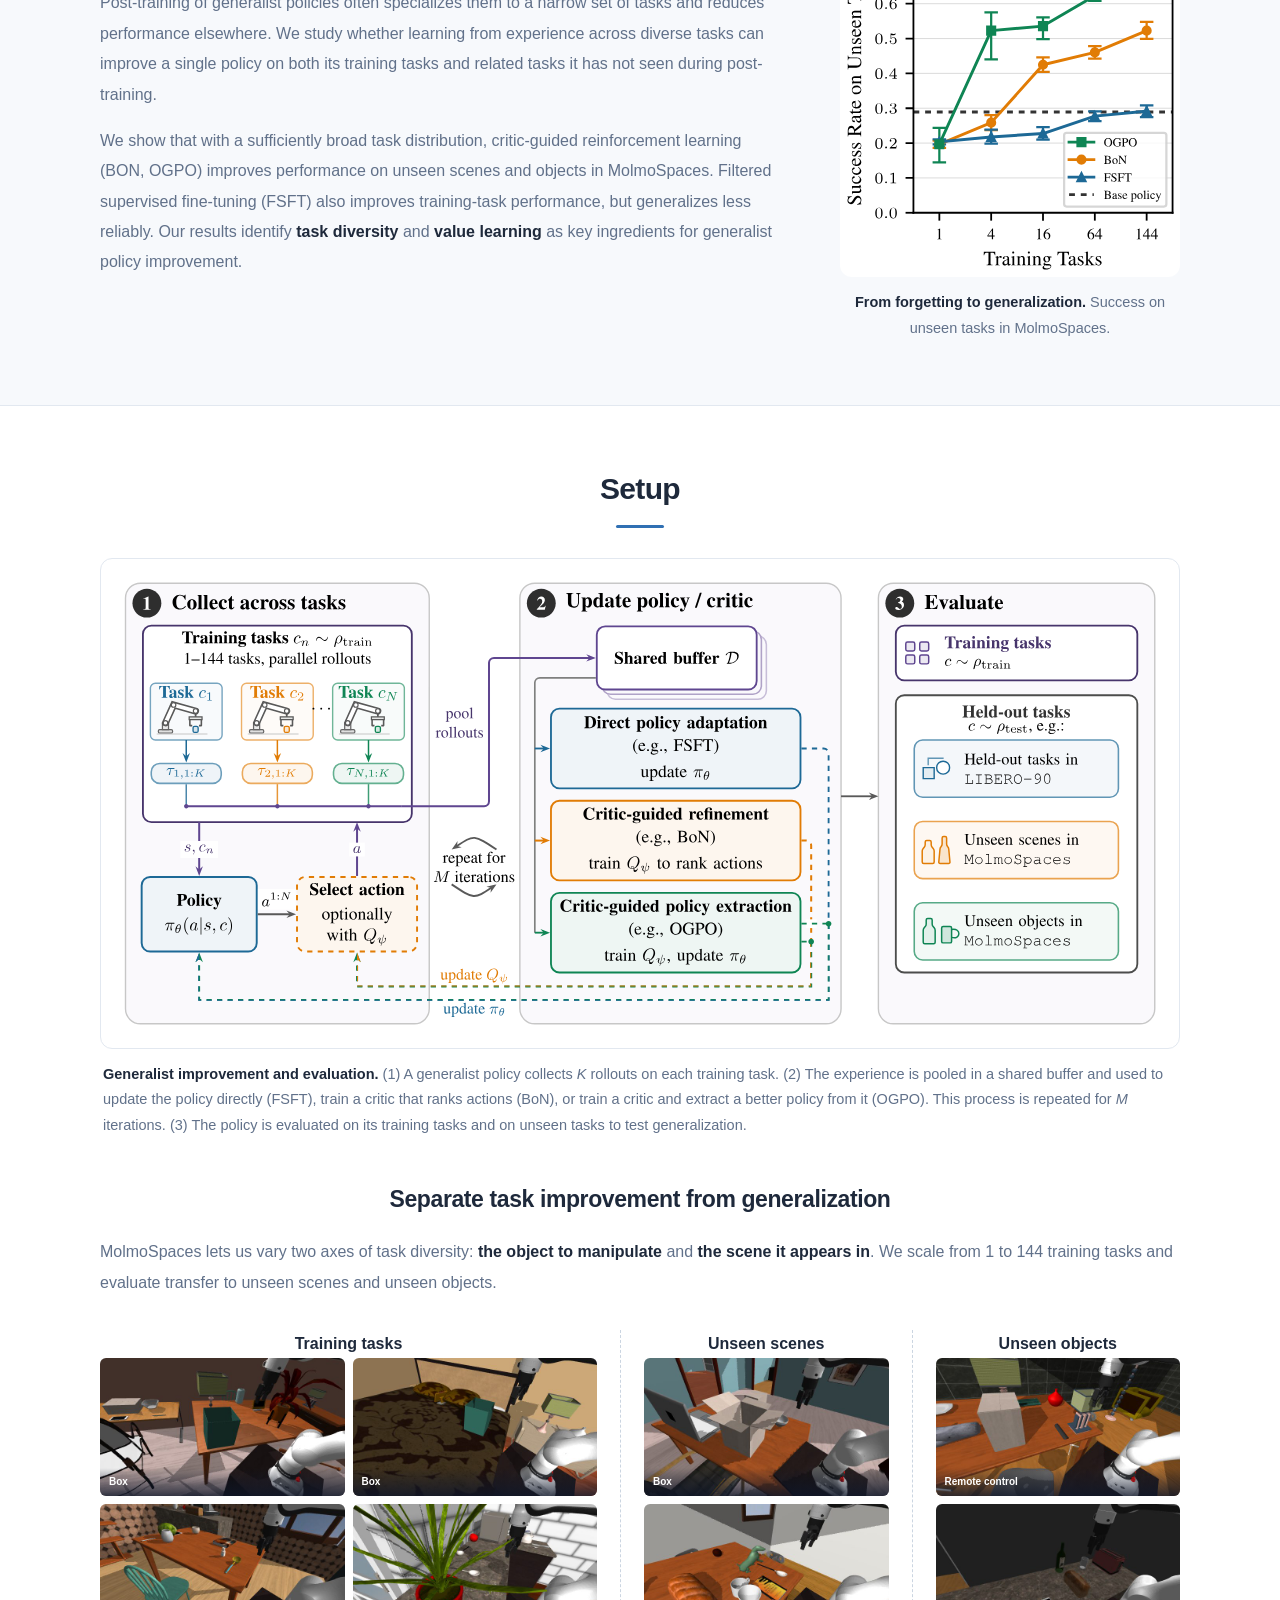
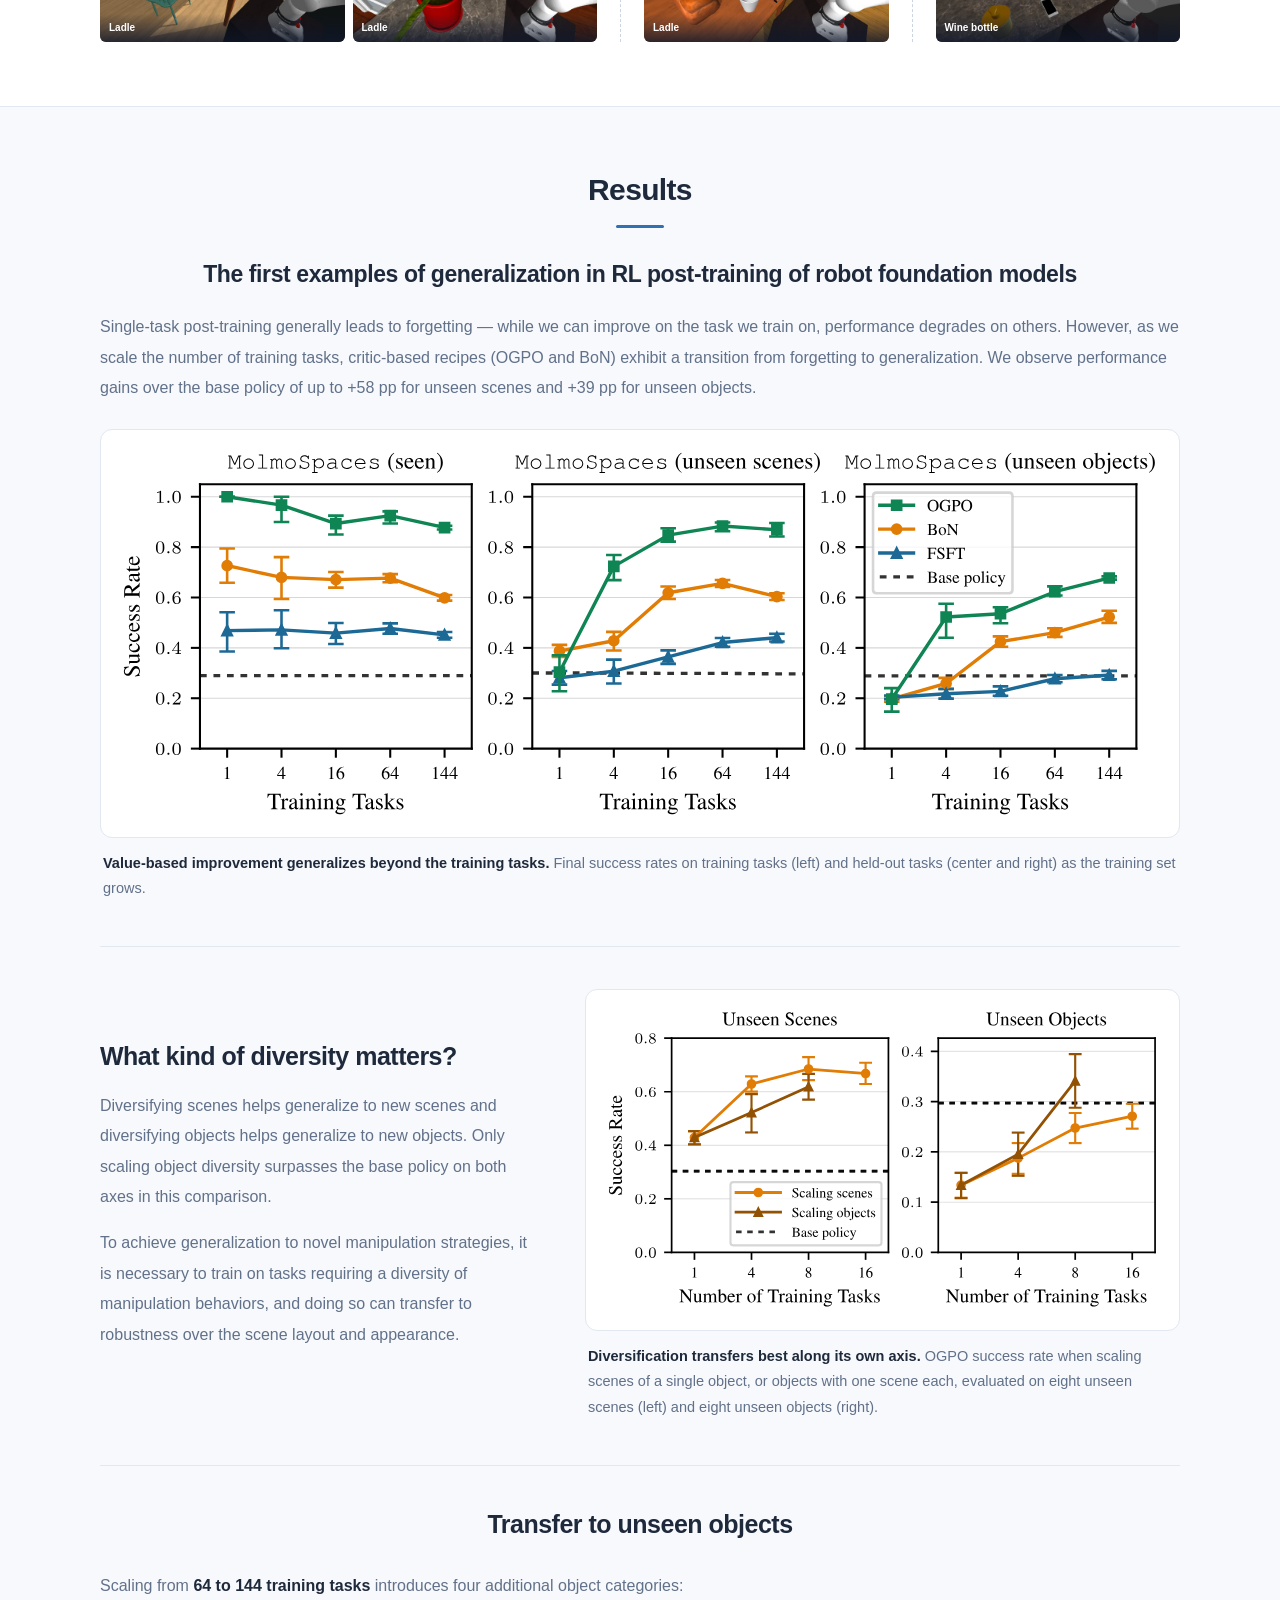
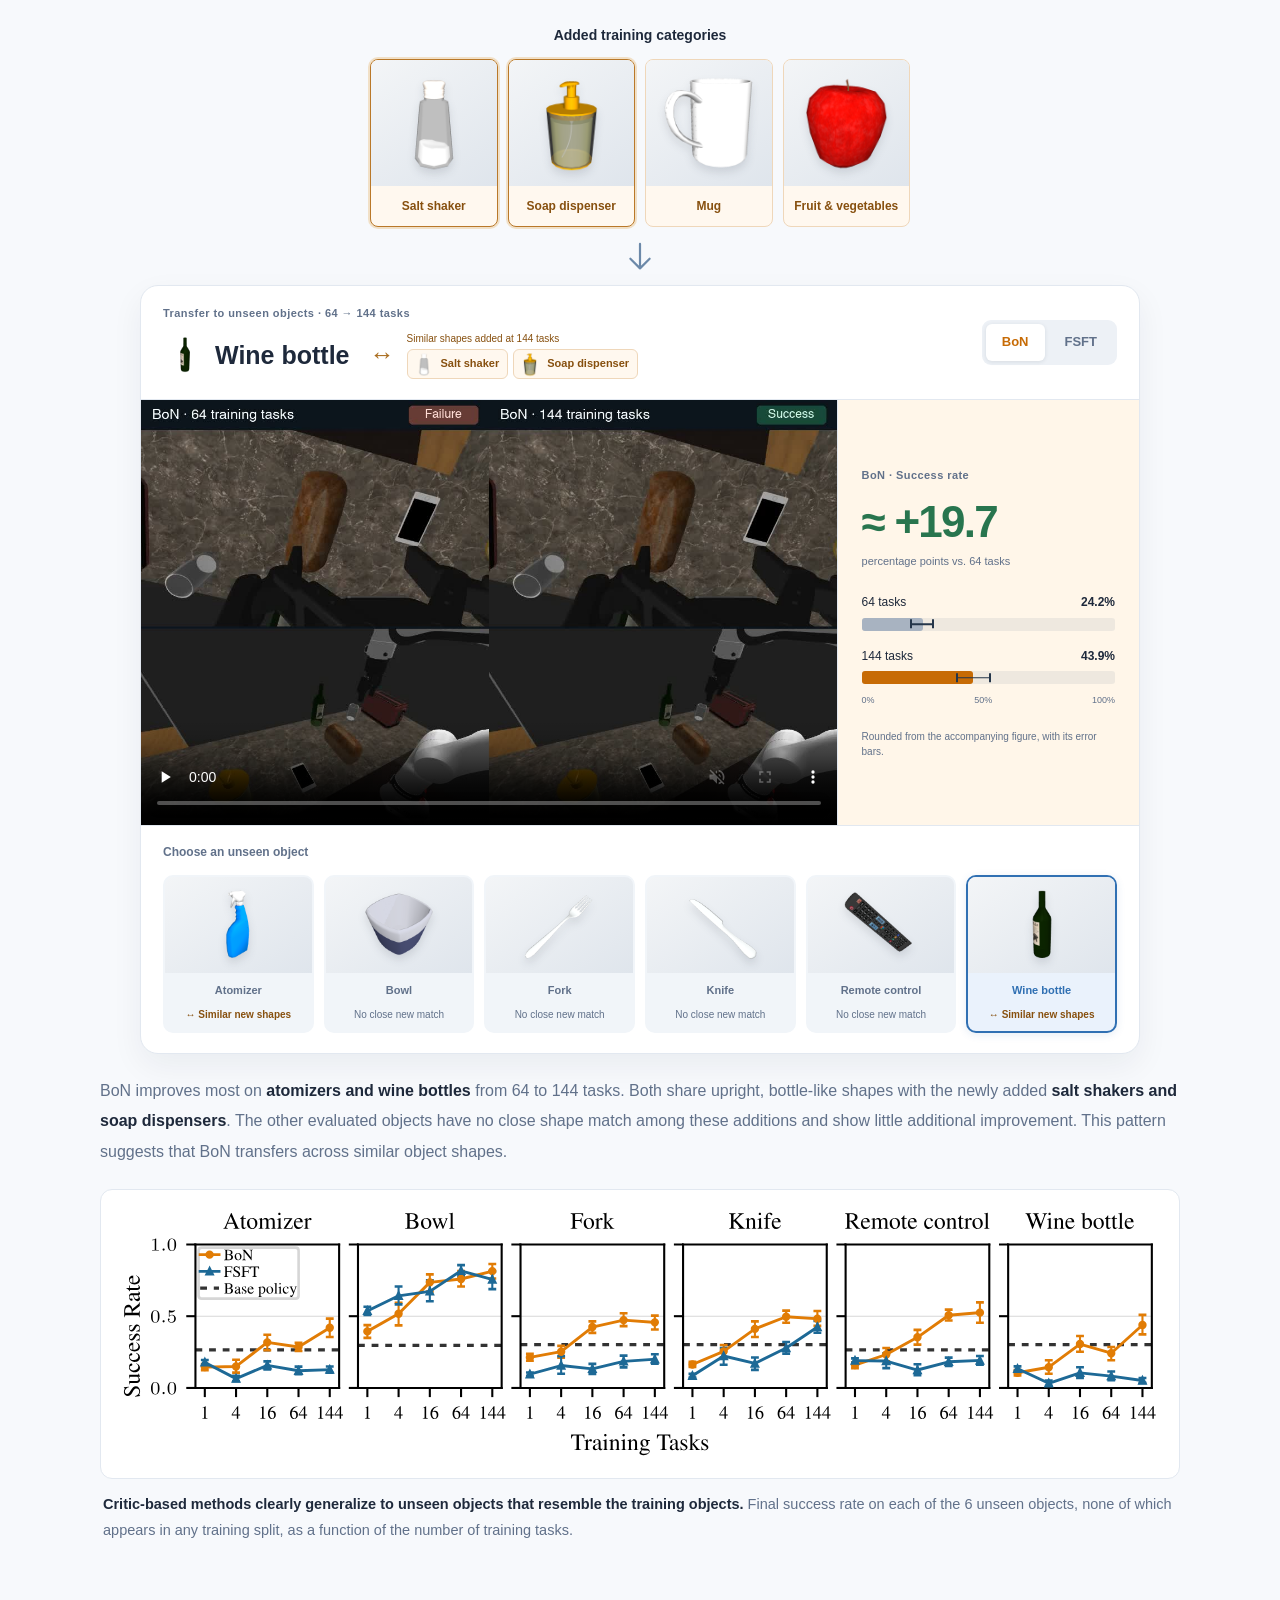
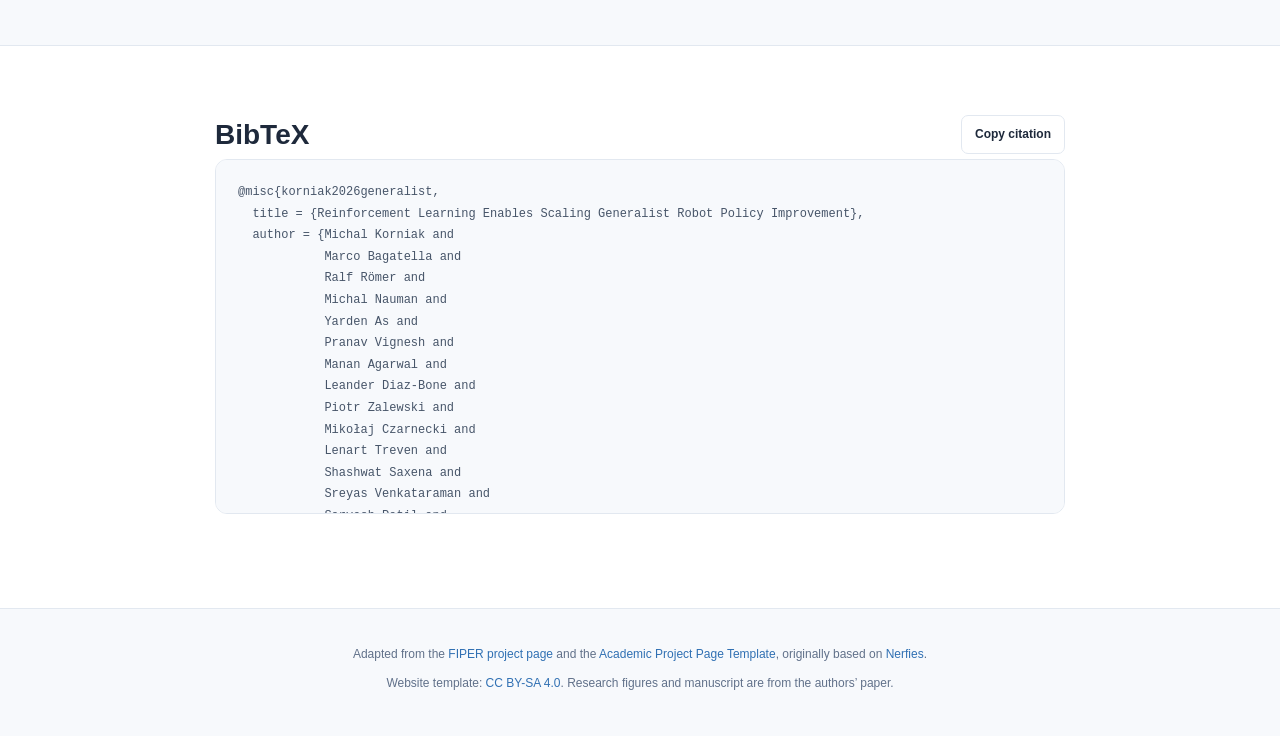
==== commit f2e06245: "fixed numbers" ====
--- a/gh-pages/index.html
+++ b/gh-pages/index.html
@@ -42,7 +42,7 @@
   <meta name="citation_author" content="Andrew Wagenmaker">
   <meta name="citation_pdf_url" content="https://lasgroup.github.io/generalist_improvement/static/paper/generalist-policy-improvement.pdf">
   <link rel="canonical" href="https://lasgroup.github.io/generalist_improvement/">
-  <link rel="icon" type="image/svg+xml" href="static/images/favicon.svg">
+  <link rel="icon" type="image/x-icon" sizes="32x32" href="static/images/favicon.ico?v=20261104-las">
   <link rel="stylesheet" href="static/css/bulma.min.css">
   <link rel="stylesheet" href="static/css/index.css?v=20261104-no-legend">
   <script defer src="static/js/index.js?v=20261103-shape-photos"></script>
@@ -198,7 +198,7 @@
     <div class="container is-max-desktop">
       <h2 class="section-title" id="results-title">Results</h2>
       <p class="section-lead">The first examples of generalization in RL post-training of robot foundation models</p>
-      <div class="content tldr-copy"><p>Single-task post-training generally leads to forgetting — while we can improve on the task we train on, performance degrades on others. However, as we scale the number of training tasks, critic-based recipes (OGPO and BoN) exhibit a transition from forgetting to generalization. We observe performance gains over the base policy of up to +<span style="color:red">??</span> pp for unseen scenes and +<span style="color:red">??</span> pp for unseen objects.</p></div>
+      <div class="content tldr-copy"><p>Single-task post-training generally leads to forgetting — while we can improve on the task we train on, performance degrades on others. However, as we scale the number of training tasks, critic-based recipes (OGPO and BoN) exhibit a transition from forgetting to generalization. We observe performance gains over the base policy of up to +58 pp for unseen scenes and +39 pp for unseen objects.</p></div>
       <figure class="paper-figure"><a class="figure-link" href="static/figures/scaling.svg?v=20261102" data-zoom aria-label="Enlarge: MolmoSpaces success rates for OGPO, BoN, and FSFT across 1, 4, 16, 64, and 144 training tasks, evaluated on seen tasks, unseen scenes, and unseen objects."><img width="1666" height="589" src="static/figures/scaling.svg?v=20261102" alt="MolmoSpaces success rates for OGPO, BoN, and FSFT across 1, 4, 16, 64, and 144 training tasks, evaluated on seen tasks, unseen scenes, and unseen objects." loading="lazy" decoding="async"><span class="zoom-label" aria-hidden="true">↗ Enlarge figure</span></a><figcaption><strong>Value-based improvement generalizes beyond the training tasks.</strong> Final success rates on training tasks (left) and held-out tasks (center and right) as the training set grows.</figcaption></figure>
       <div class="result-detail">
         <div><h3>What kind of diversity matters?</h3><div class="content tldr-copy"><p>Diversifying scenes helps generalize to new scenes and diversifying objects helps generalize to new objects. Only scaling object diversity surpasses the base policy on both axes in this comparison.</p><p>To achieve generalization to novel manipulation strategies, it is necessary to train on tasks requiring a diversity of manipulation behaviors, and doing so can transfer to robustness over the scene layout and appearance.</p></div></div>        
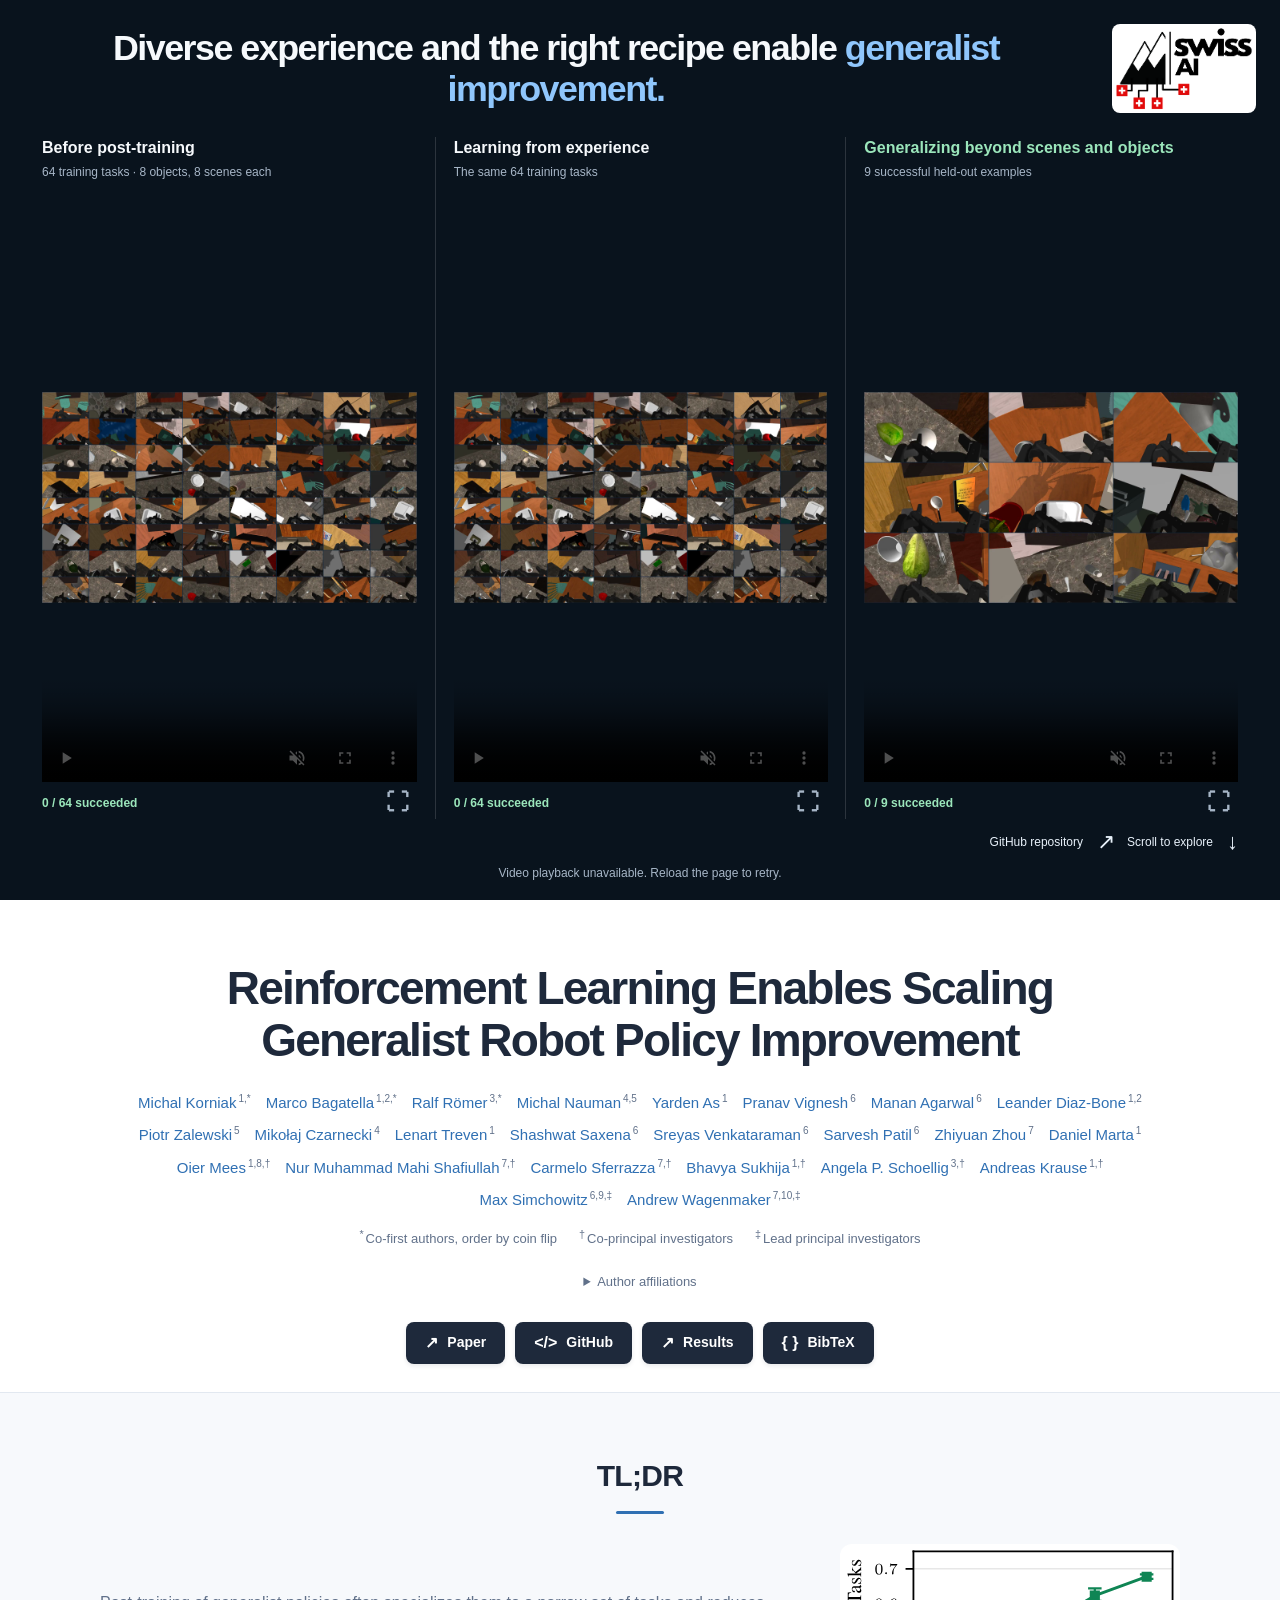
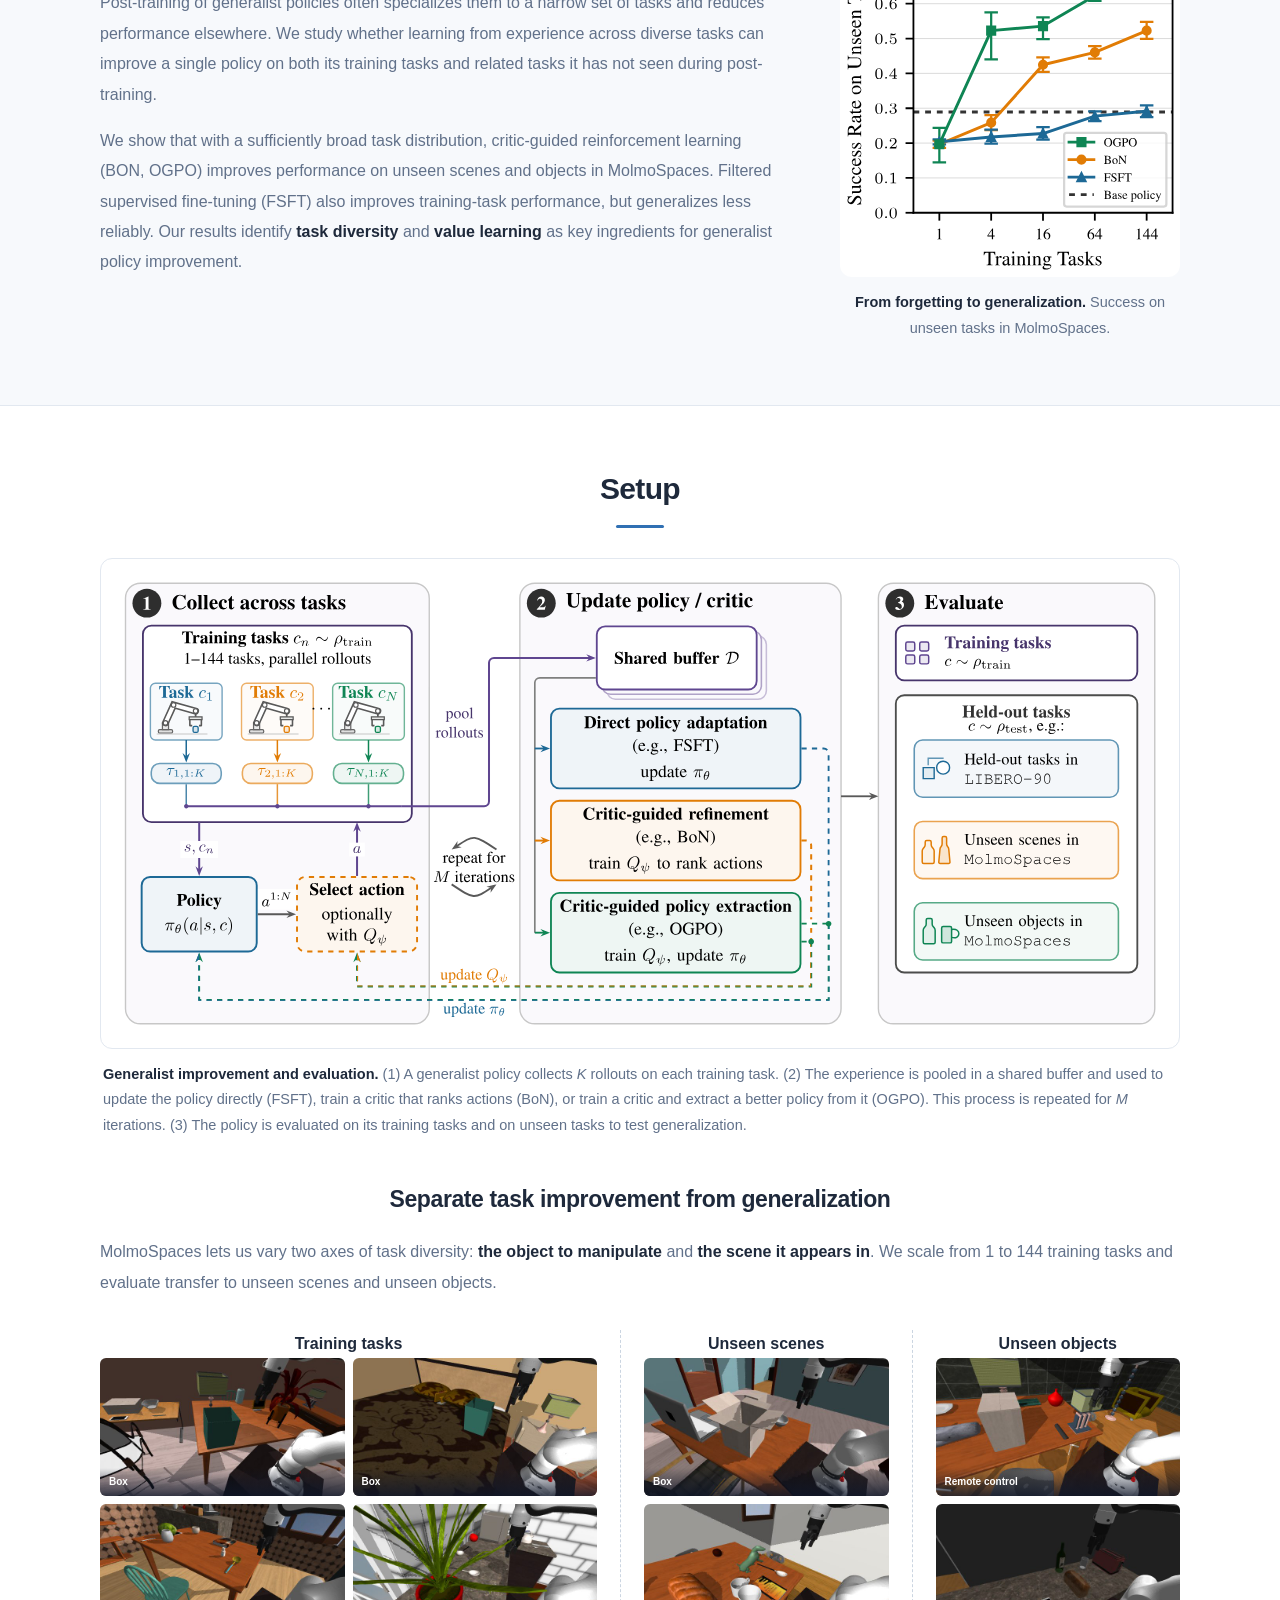
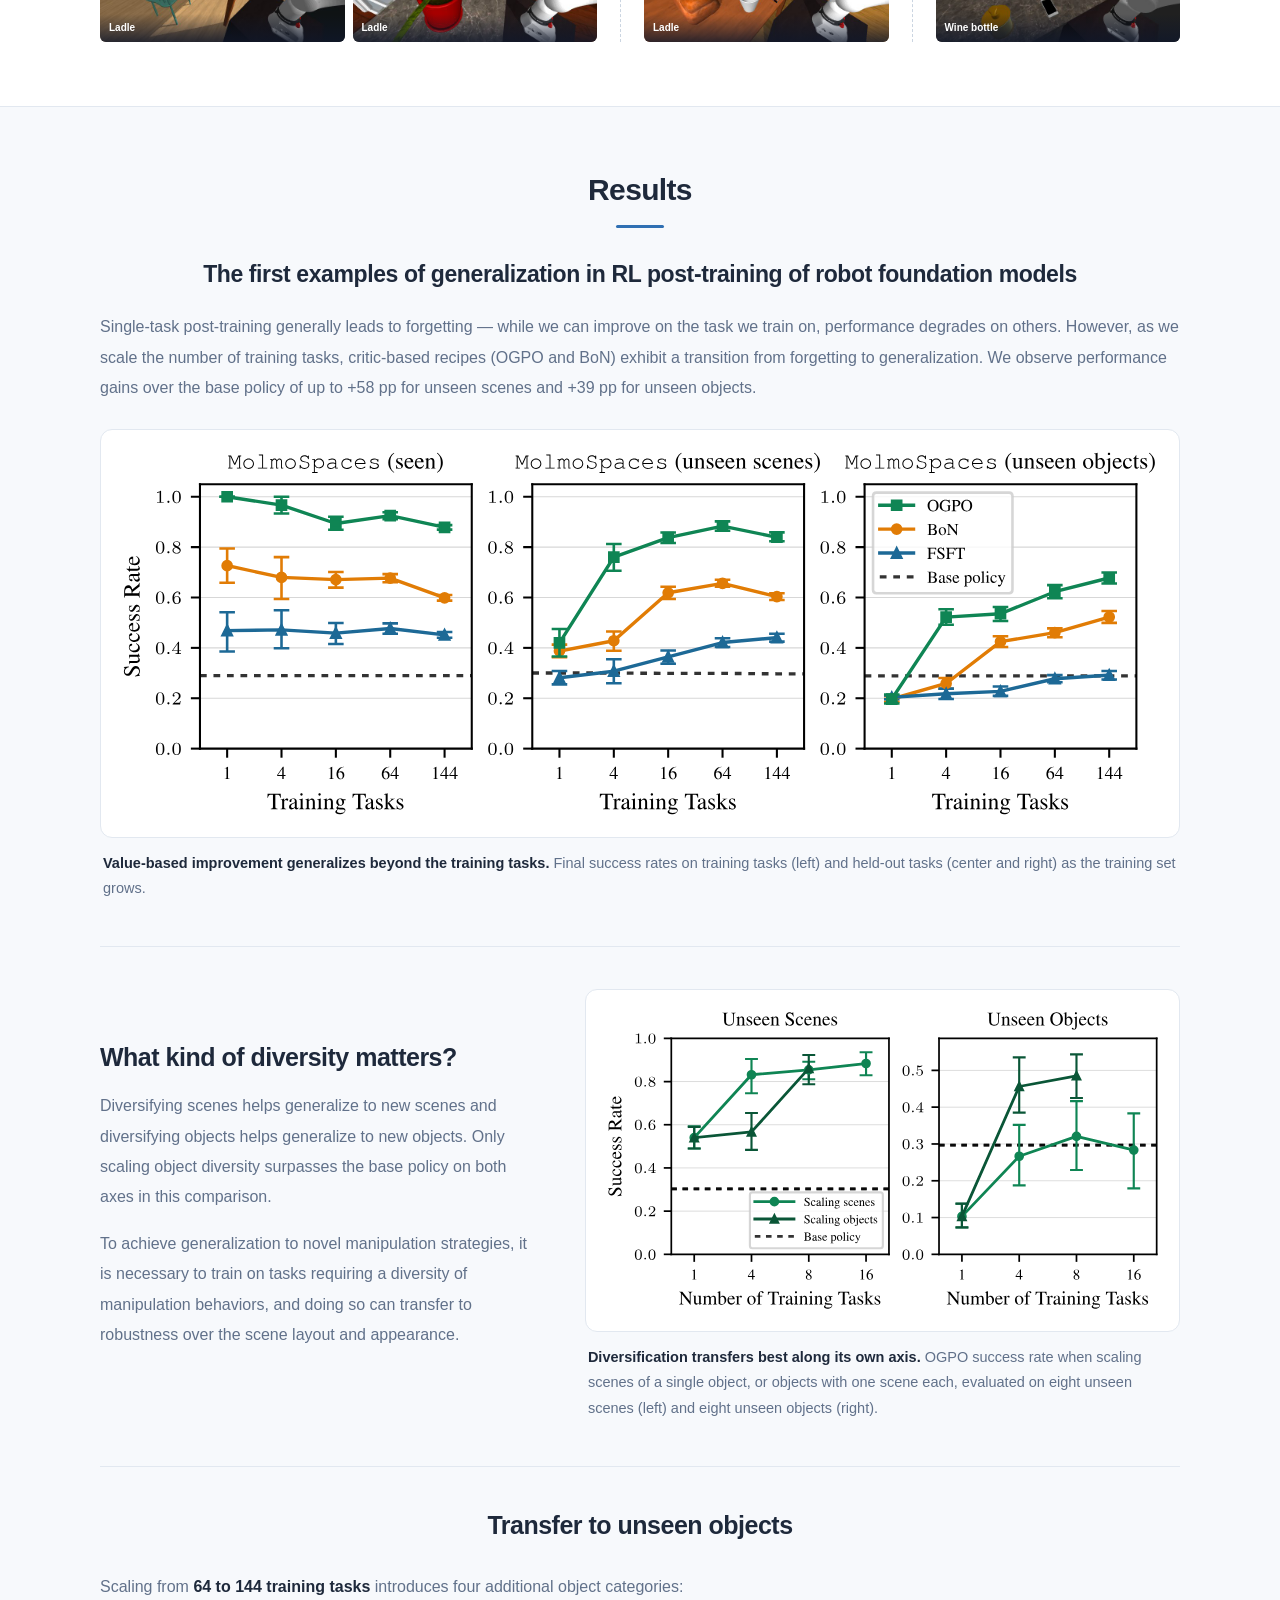
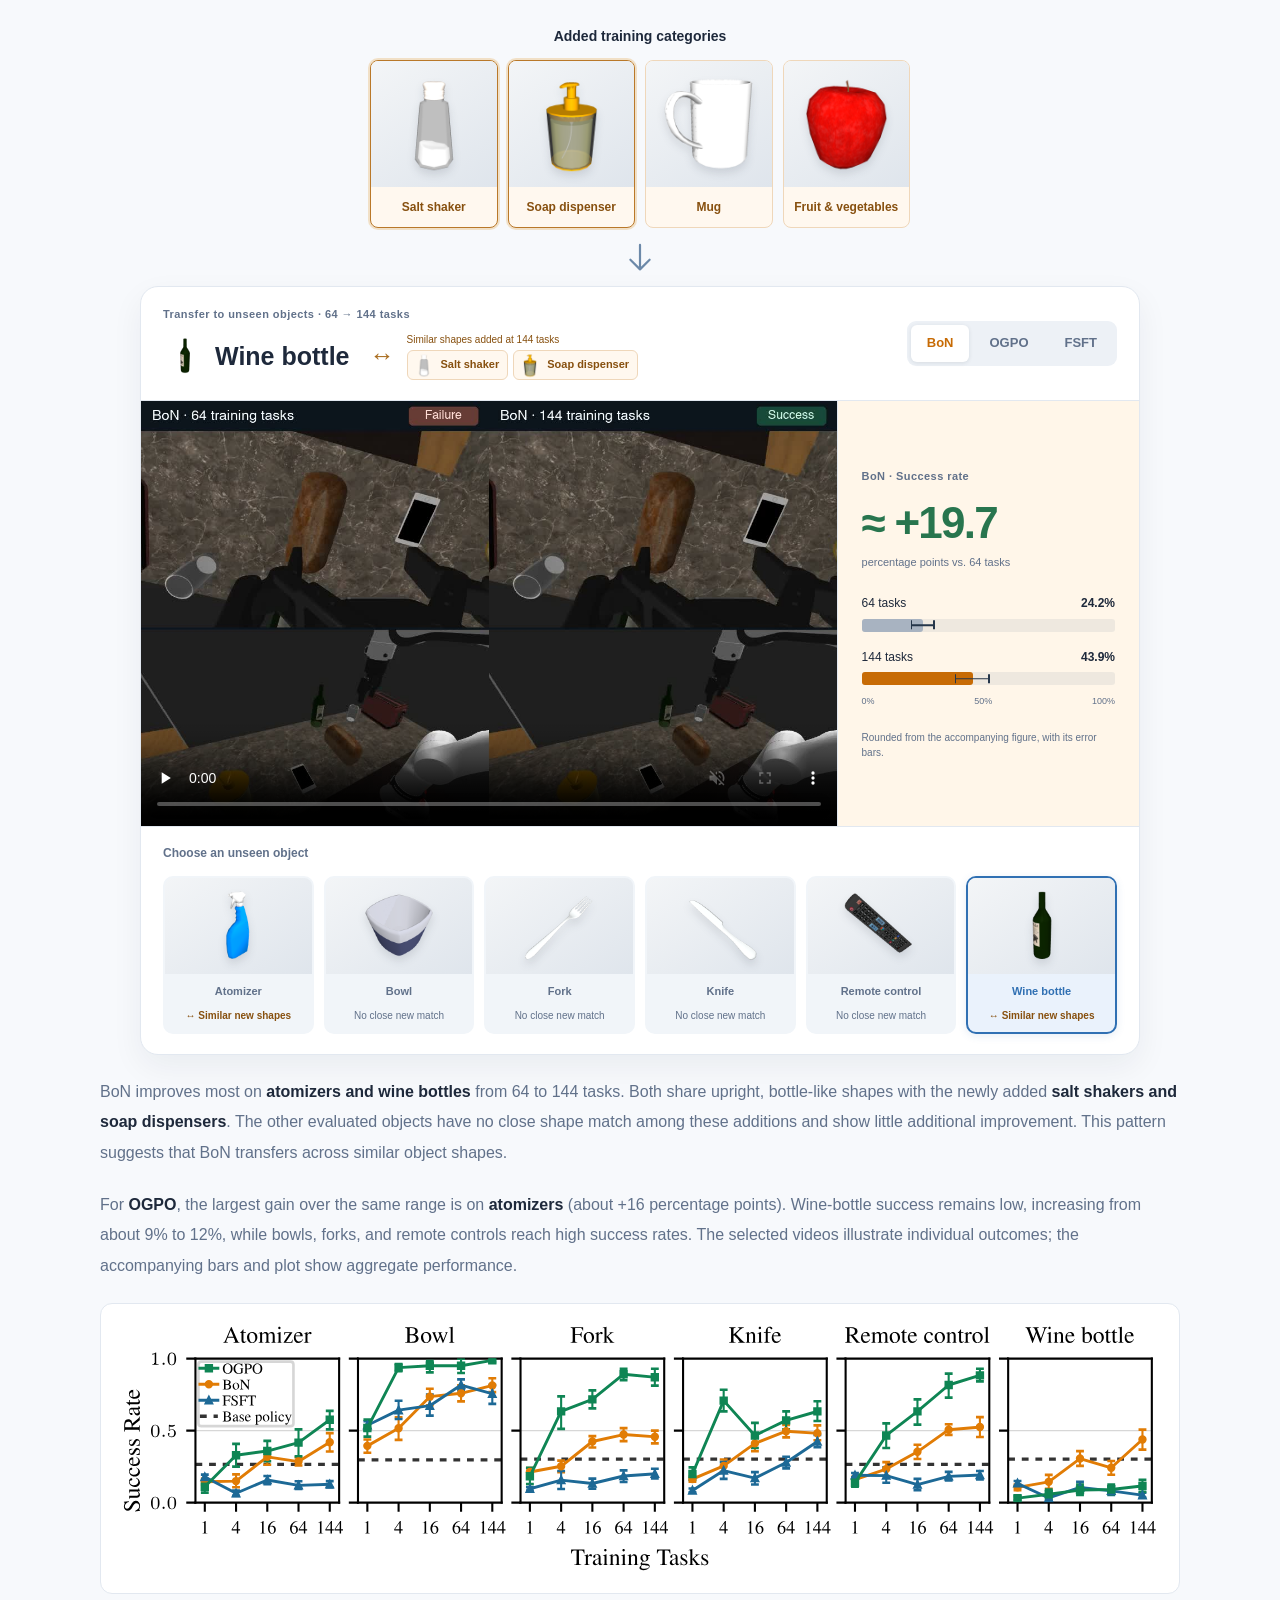
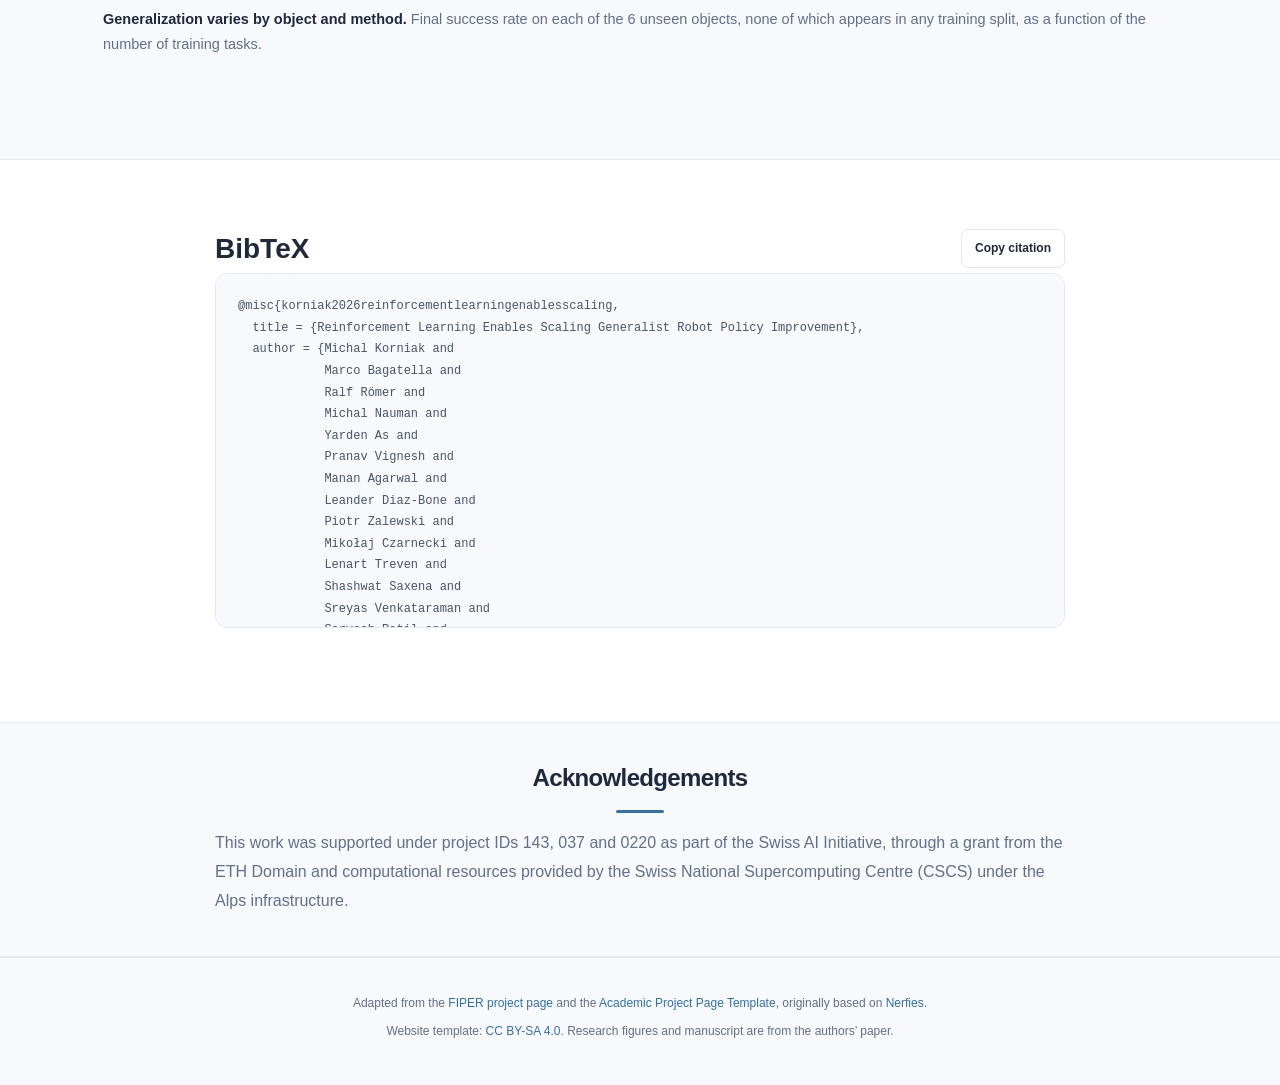
==== commit 1c12ac7e: "Cleanup, update plots, compress videos, add swissai" ====
--- a/gh-pages/index.html
+++ b/gh-pages/index.html
@@ -9,8 +9,8 @@
   <meta property="og:type" content="article">
   <meta property="og:title" content="Reinforcement Learning Enables Scaling Generalist Robot Policy Improvement">
   <meta property="og:description" content="From task-specific adaptation to generalist improvement: scaling robot reinforcement learning with task diversity.">
-  <meta property="og:url" content="https://lasgroup.github.io/generalist_improvement/">
-  <meta property="og:image" content="https://lasgroup.github.io/generalist_improvement/static/images/social-preview.png">
+  <meta property="og:url" content="https://lasgroup.github.io/generalist-improvement/">
+  <meta property="og:image" content="https://lasgroup.github.io/generalist-improvement/static/images/social-preview.png">
   <meta property="og:image:width" content="1200">
   <meta property="og:image:height" content="630">
   <meta property="og:image:alt" content="Generalist robot policy improvement: results on training tasks, unseen scenes, and unseen objects.">
@@ -40,13 +40,13 @@
   <meta name="citation_author" content="Andreas Krause">
   <meta name="citation_author" content="Max Simchowitz">
   <meta name="citation_author" content="Andrew Wagenmaker">
-  <meta name="citation_pdf_url" content="https://lasgroup.github.io/generalist_improvement/static/paper/generalist-policy-improvement.pdf">
-  <link rel="canonical" href="https://lasgroup.github.io/generalist_improvement/">
+  <meta name="citation_pdf_url" content="https://lasgroup.github.io/generalist-improvement/static/paper/generalist-policy-improvement.pdf">
+  <link rel="canonical" href="https://lasgroup.github.io/generalist-improvement/">
   <link rel="icon" type="image/x-icon" sizes="32x32" href="static/images/favicon.ico?v=20261104-las">
   <link rel="stylesheet" href="static/css/bulma.min.css">
-  <link rel="stylesheet" href="static/css/index.css?v=20261104-no-legend">
-  <script defer src="static/js/index.js?v=20261103-shape-photos"></script>
-  <script defer src="static/js/headline.js?v=20261104-no-legend"></script>
+  <link rel="stylesheet" href="static/css/index.css?v=20261105-ogpo">
+  <script defer src="static/js/index.js?v=20261105-ogpo"></script>
+  <script defer src="static/js/headline.js?v=20261105-web"></script>
 </head>
 <body>
 <a class="skip-link" href="#main-content">Skip to content</a>
@@ -55,7 +55,14 @@
     <div class="container headline-container">
       <div class="teaser-layout">
         <div class="teaser-story">
-          <h2 id="teaser-title">Diverse experience and the right recipe enable <span>generalist improvement.</span></h2>
+          <div class="teaser-heading">
+            <h2 id="teaser-title">Diverse experience and the right recipe enable <span>generalist improvement.</span></h2>
+            <!-- Frame the visible logo inside the supplied PNG's transparent margins. -->
+            <svg class="swiss-ai-logo" viewBox="275 498 755 467" role="img" aria-labelledby="swiss-ai-logo-title">
+              <title id="swiss-ai-logo-title">Swiss AI Initiative</title>
+              <image href="static/a4c5cd_db11f7a288834745a1c6bd2cb33c69d0~mv2.png" width="1330" height="1330" />
+            </svg>
+          </div>
           <div class="teaser-scenes"><figure class="scene"><img src="static/images/molmo-70.jpg" alt="MolmoSpaces robot manipulation scene: Training: box" loading="lazy" width="624" height="352"><figcaption>Training: box</figcaption></figure><figure class="scene"><img src="static/images/molmo-273.jpg" alt="MolmoSpaces robot manipulation scene: New scene: box" loading="lazy" width="624" height="352"><figcaption>New scene: box</figcaption></figure><figure class="scene"><img src="static/images/molmo-357.jpg" alt="MolmoSpaces robot manipulation scene: New object: remote control" loading="lazy" width="624" height="352"><figcaption>New object: remote control</figcaption></figure></div>
           <section class="headline-collage" aria-label="From base policy to generalization" hidden>
             <div class="headline-board">
@@ -80,7 +87,7 @@
               </figure>
             </div>
             <div class="headline-footer">
-              <a class="headline-scroll" href="https://github.com/lasgroup/generalist_improvement" target="_blank" rel="noopener noreferrer">GitHub repository <span aria-hidden="true">↗</span></a>
+              <a class="headline-scroll" href="https://github.com/lasgroup/generalist-improvement" target="_blank" rel="noopener noreferrer">GitHub repository <span aria-hidden="true">↗</span></a>
               <a class="headline-scroll" href="#paper">Scroll to explore <span aria-hidden="true">↓</span></a>
             </div>
             <p class="headline-error" role="status" hidden>Video playback unavailable. Reload the page to retry.</p>
@@ -158,7 +165,7 @@
 <li><sup>10</sup> Physical Intelligence</li></ol></details>
         <div class="publication-links">
           <a class="button is-dark" href="static/paper/generalist-policy-improvement.pdf"><span aria-hidden="true">↗</span> Paper</a>
-          <a class="button is-dark" href="https://github.com/lasgroup/generalist_improvement" target="_blank" rel="noopener noreferrer"><span aria-hidden="true">&lt;/&gt;</span> GitHub</a>
+          <a class="button is-dark" href="https://github.com/lasgroup/generalist-improvement" target="_blank" rel="noopener noreferrer"><span aria-hidden="true">&lt;/&gt;</span> GitHub</a>
           <a class="button is-dark" href="#results"><span aria-hidden="true">↗</span> Results</a>
           <a class="button is-dark" href="#BibTeX"><span aria-hidden="true">{ }</span> BibTeX</a>
         </div>
@@ -199,10 +206,10 @@
       <h2 class="section-title" id="results-title">Results</h2>
       <p class="section-lead">The first examples of generalization in RL post-training of robot foundation models</p>
       <div class="content tldr-copy"><p>Single-task post-training generally leads to forgetting — while we can improve on the task we train on, performance degrades on others. However, as we scale the number of training tasks, critic-based recipes (OGPO and BoN) exhibit a transition from forgetting to generalization. We observe performance gains over the base policy of up to +58 pp for unseen scenes and +39 pp for unseen objects.</p></div>
-      <figure class="paper-figure"><a class="figure-link" href="static/figures/scaling.svg?v=20261102" data-zoom aria-label="Enlarge: MolmoSpaces success rates for OGPO, BoN, and FSFT across 1, 4, 16, 64, and 144 training tasks, evaluated on seen tasks, unseen scenes, and unseen objects."><img width="1666" height="589" src="static/figures/scaling.svg?v=20261102" alt="MolmoSpaces success rates for OGPO, BoN, and FSFT across 1, 4, 16, 64, and 144 training tasks, evaluated on seen tasks, unseen scenes, and unseen objects." loading="lazy" decoding="async"><span class="zoom-label" aria-hidden="true">↗ Enlarge figure</span></a><figcaption><strong>Value-based improvement generalizes beyond the training tasks.</strong> Final success rates on training tasks (left) and held-out tasks (center and right) as the training set grows.</figcaption></figure>
+      <figure class="paper-figure"><a class="figure-link" href="static/figures/scaling.svg?v=20261105" data-zoom aria-label="Enlarge: MolmoSpaces success rates for OGPO, BoN, and FSFT across 1, 4, 16, 64, and 144 training tasks, evaluated on seen tasks, unseen scenes, and unseen objects."><img width="1666" height="589" src="static/figures/scaling.svg?v=20261105" alt="MolmoSpaces success rates for OGPO, BoN, and FSFT across 1, 4, 16, 64, and 144 training tasks, evaluated on seen tasks, unseen scenes, and unseen objects." loading="lazy" decoding="async"><span class="zoom-label" aria-hidden="true">↗ Enlarge figure</span></a><figcaption><strong>Value-based improvement generalizes beyond the training tasks.</strong> Final success rates on training tasks (left) and held-out tasks (center and right) as the training set grows.</figcaption></figure>
       <div class="result-detail">
         <div><h3>What kind of diversity matters?</h3><div class="content tldr-copy"><p>Diversifying scenes helps generalize to new scenes and diversifying objects helps generalize to new objects. Only scaling object diversity surpasses the base policy on both axes in this comparison.</p><p>To achieve generalization to novel manipulation strategies, it is necessary to train on tasks requiring a diversity of manipulation behaviors, and doing so can transfer to robustness over the scene layout and appearance.</p></div></div>        
-        <figure class="paper-figure"><a class="figure-link" href="static/figures/generalization.svg" data-zoom aria-label="Enlarge: Generalization when scaling scene diversity versus object diversity."><img width="1073" height="581" src="static/figures/generalization.svg" alt="Generalization when scaling scene diversity versus object diversity." loading="lazy" decoding="async"><span class="zoom-label" aria-hidden="true">↗ Enlarge figure</span></a><figcaption><strong>Diversification transfers best along its own axis.</strong> OGPO success rate when scaling scenes of a single object, or objects with one scene each, evaluated on eight unseen scenes (left) and eight unseen objects (right).</figcaption></figure>
+        <figure class="paper-figure"><a class="figure-link" href="static/figures/generalization.svg?v=20261105" data-zoom aria-label="Enlarge: Generalization when scaling scene diversity versus object diversity."><img width="1073" height="583" src="static/figures/generalization.svg?v=20261105" alt="Generalization when scaling scene diversity versus object diversity." loading="lazy" decoding="async"><span class="zoom-label" aria-hidden="true">↗ Enlarge figure</span></a><figcaption><strong>Diversification transfers best along its own axis.</strong> OGPO success rate when scaling scenes of a single object, or objects with one scene each, evaluated on eight unseen scenes (left) and eight unseen objects (right).</figcaption></figure>
       </div>
       <h3 class="result-part-title" id="shape-transfer">Transfer to unseen objects</h3>
       <div class="shape-evidence">
@@ -245,6 +252,7 @@
             </div>
             <div class="rollout-methods" role="group" aria-label="Choose a method" hidden>
               <button type="button" data-rollout-method="bon" aria-pressed="true">BoN</button>
+              <button type="button" data-rollout-method="ogpo" aria-pressed="false" disabled>OGPO</button>
               <button type="button" data-rollout-method="fsft" aria-pressed="false" disabled>FSFT</button>
             </div>
           </header>
@@ -283,12 +291,13 @@
           <p class="explorer-status sr-only" role="status" aria-live="polite"></p>
         </section>
         <p>BoN improves most on <strong>atomizers and wine bottles</strong> from 64 to 144 tasks. Both share upright, bottle-like shapes with the newly added <strong>salt shakers and soap dispensers</strong>. The other evaluated objects have no close shape match among these additions and show little additional improvement. This pattern suggests that BoN transfers across similar object shapes.</p>
+        <p>For <strong>OGPO</strong>, the largest gain over the same range is on <strong>atomizers</strong> (about +16 percentage points). Wine-bottle success remains low, increasing from about 9% to 12%, while bowls, forks, and remote controls reach high success rates. The selected videos illustrate individual outcomes; the accompanying bars and plot show aggregate performance.</p>
         <figure class="paper-figure">
-          <a class="figure-link" href="static/figures/shape-transfer.svg?v=20261102" data-zoom aria-label="Enlarge success rates for six unseen object categories">
-            <img width="1650" height="395" src="static/figures/shape-transfer.svg?v=20261102" alt="Per-object success rates on six unseen object categories: from 64 to 144 training tasks, BoN improves on atomizers and wine bottles, with little change on forks, knives, and remote controls." loading="lazy" decoding="async">
+          <a class="figure-link" href="static/figures/shape-transfer.svg?v=20261105" data-zoom aria-label="Enlarge success rates for six unseen object categories">
+            <img width="1650" height="395" src="static/figures/shape-transfer.svg?v=20261105" alt="Per-object success rates for OGPO, BoN, and FSFT on six unseen object categories. From 64 to 144 tasks, BoN improves most on atomizers and wine bottles; OGPO improves most on atomizers, while its wine-bottle success remains low." loading="lazy" decoding="async">
             <span class="zoom-label" aria-hidden="true">↗ Enlarge figure</span>
           </a>
-          <figcaption><strong>Critic-based methods clearly generalize to unseen objects that resemble the training objects.</strong> Final success rate on each of the 6 unseen objects, none of which appears in any training split, as a function of the number of training tasks.</figcaption>
+          <figcaption><strong>Generalization varies by object and method.</strong> Final success rate on each of the 6 unseen objects, none of which appears in any training split, as a function of the number of training tasks.</figcaption>
         </figure>
       </div>
     </div>
@@ -297,7 +306,7 @@
   <section class="section" id="BibTeX" aria-labelledby="citation-title">
     <div class="container reading-width">
       <div class="bibtex-header"><h2 id="citation-title">BibTeX</h2><button class="copy-bibtex-btn" type="button">Copy citation</button></div>
-      <pre id="bibtex-code"><code>@misc{korniak2026generalist,
+      <pre id="bibtex-code"><code>@misc{korniak2026reinforcementlearningenablesscaling,
   title = {Reinforcement Learning Enables Scaling Generalist Robot Policy Improvement},
   author = {Michal Korniak and
             Marco Bagatella and
@@ -324,10 +333,20 @@
             Max Simchowitz and
             Andrew Wagenmaker},
   year = {2026},
-  note = {Manuscript submitted to ICLR 2027},
-  url = {https://lasgroup.github.io/generalist-improvement/}
+  eprint = {2611.06905},
+  archivePrefix = {arXiv},
+  primaryClass = {cs.LG},
+  url = {https://arxiv.org/abs/2611.06905}
 }</code></pre>
       <p class="copy-status" role="status" aria-live="polite"></p>
+    </div>
+  </section>
+
+  <section class="section band acknowledgements" id="acknowledgements" aria-labelledby="acknowledgements-title">
+    <div class="container reading-width">
+      <h2 class="section-title" id="acknowledgements-title">Acknowledgements</h2>
+      <!-- Swiss AI acknowledgment from arXiv:2611.06905v1, page 13. -->
+      <p>This work was supported under project IDs 143, 037 and 0220 as part of the Swiss AI Initiative, through a grant from the ETH Domain and computational resources provided by the Swiss National Supercomputing Centre (CSCS) under the Alps infrastructure.</p>
     </div>
   </section>
 </main>
--- a/gh-pages/static/css/index.css
+++ b/gh-pages/static/css/index.css
@@ -207,6 +207,20 @@
   display:flex;
   flex-direction:column;
 }
+.teaser-heading {
+  flex:none;
+  display:grid;
+  grid-template-columns:minmax(0,1fr) 144px;
+  align-items:center;
+  gap:24px;
+}
+.swiss-ai-logo {
+  display:block;
+  width:144px;
+  aspect-ratio:755 / 467;
+  background:#fff;
+  border-radius:8px;
+}
 .teaser-story h2 {
   flex:none;
   font-size:clamp(28px,2.8vw,44px);
@@ -411,6 +425,15 @@
   .tldr-layout { gap:30px; grid-template-columns:minmax(0,1fr) 290px; }
 }
 @media(max-width:900px) {
+  .teaser-heading {
+    grid-template-columns:1fr;
+    gap:12px;
+  }
+  .swiss-ai-logo {
+    grid-row:1;
+    justify-self:end;
+    width:112px;
+  }
   .headline-board {
     grid-template-columns:none;
     grid-auto-flow:column;
@@ -758,6 +781,17 @@
   background:var(--light);
   border-top:1px solid var(--line);
   padding:35px 24px;
+}
+.acknowledgements {
+  padding-block:40px;
+}
+.acknowledgements .section-title {
+  font-size:24px;
+  margin-bottom:16px;
+}
+.acknowledgements p {
+  color:var(--muted);
+  line-height:1.8;
 }
 .footer p {
   font-size:12px;
@@ -1190,6 +1224,10 @@
   --method-color:#1d6996;
   --method-tint:#eef6fc;
 }
+.object-explorer[data-method="ogpo"] {
+  --method-color:#0f8554;
+  --method-tint:#edf8f2;
+}
 .explorer-heading {
   display:flex;
   align-items:center;
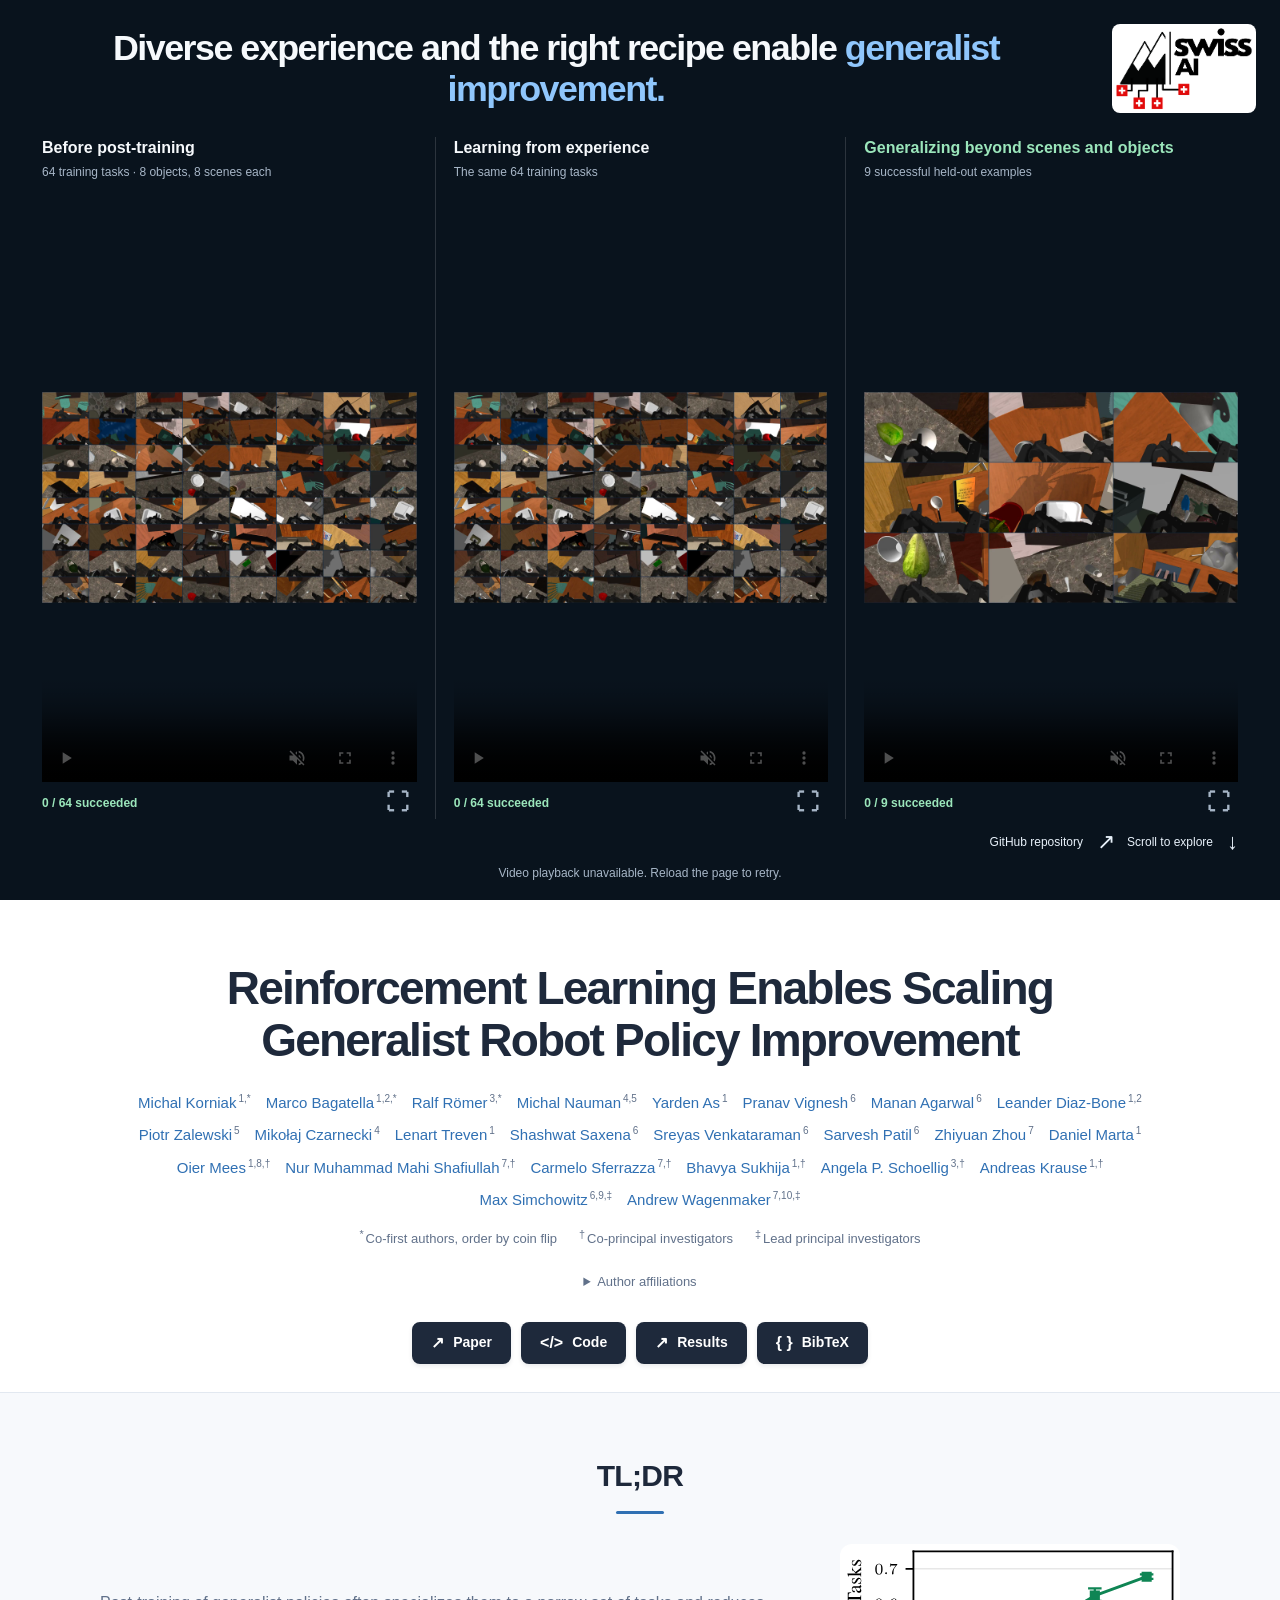
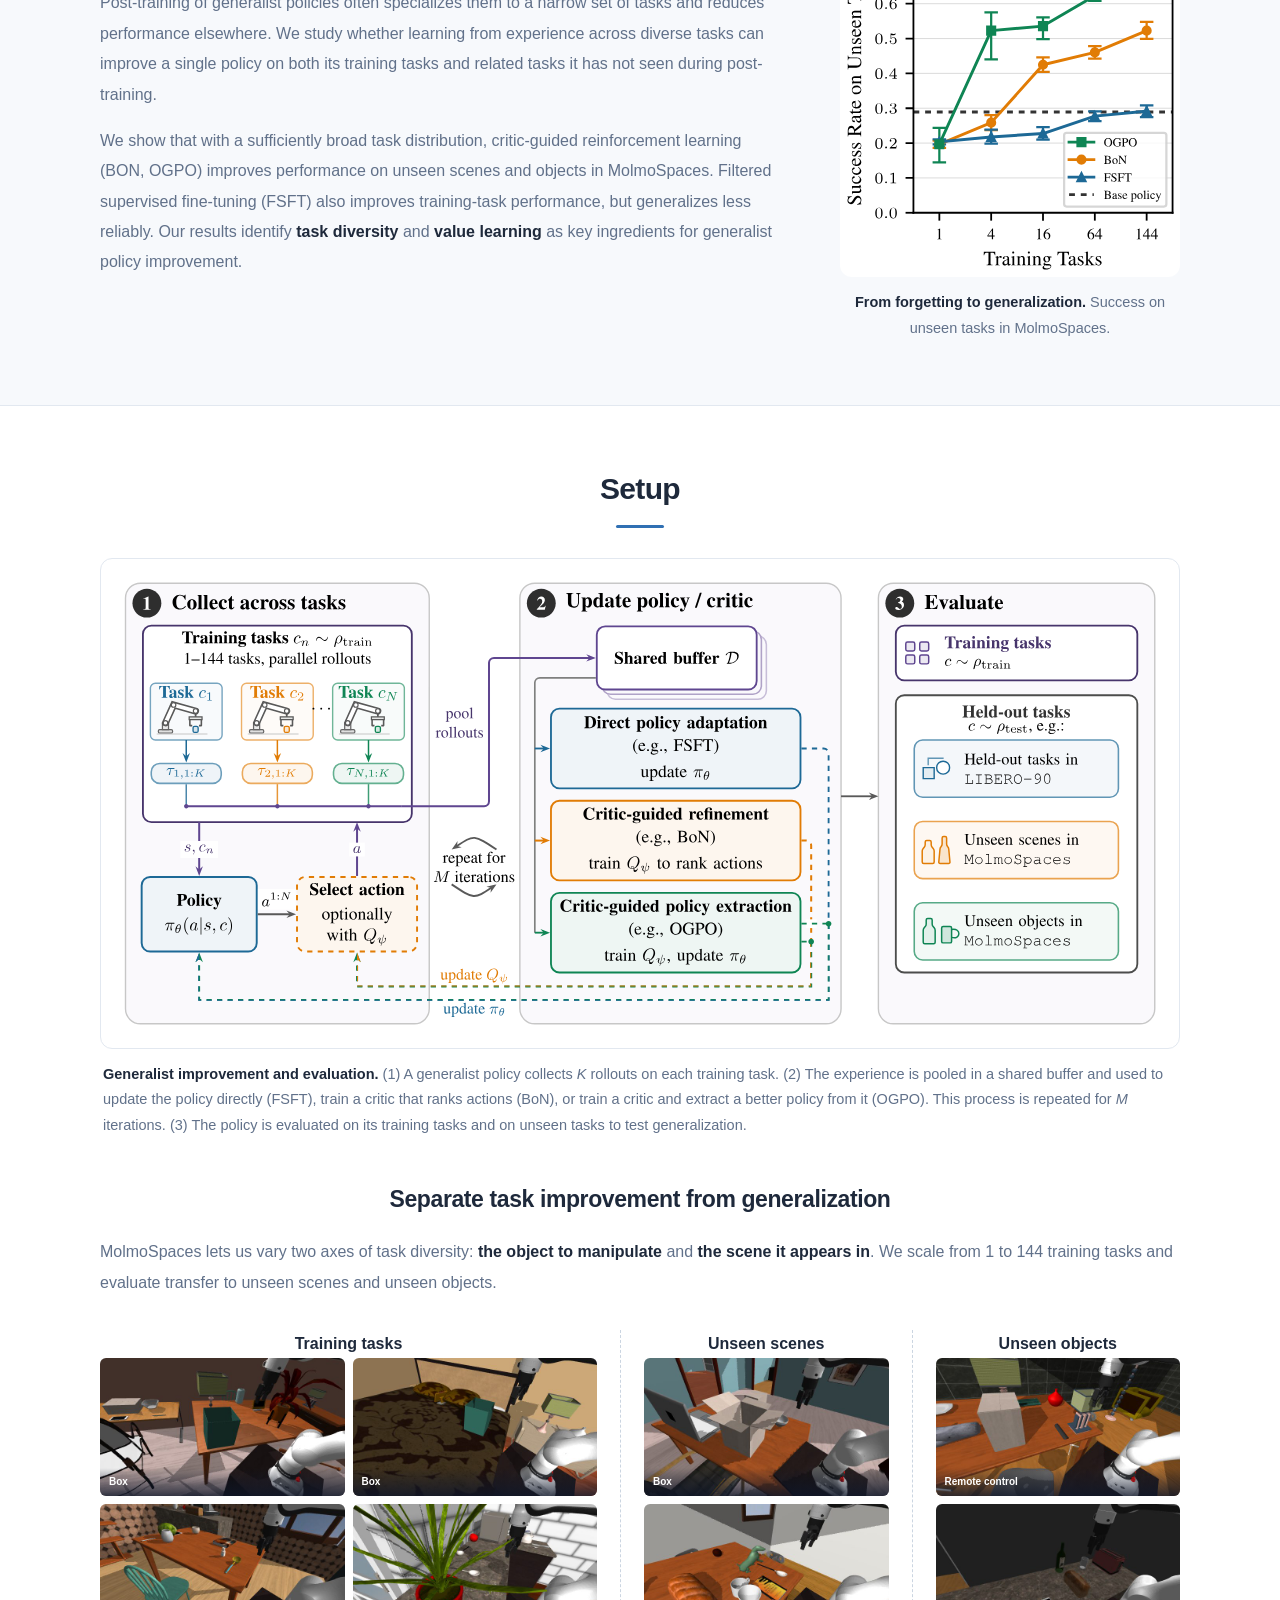
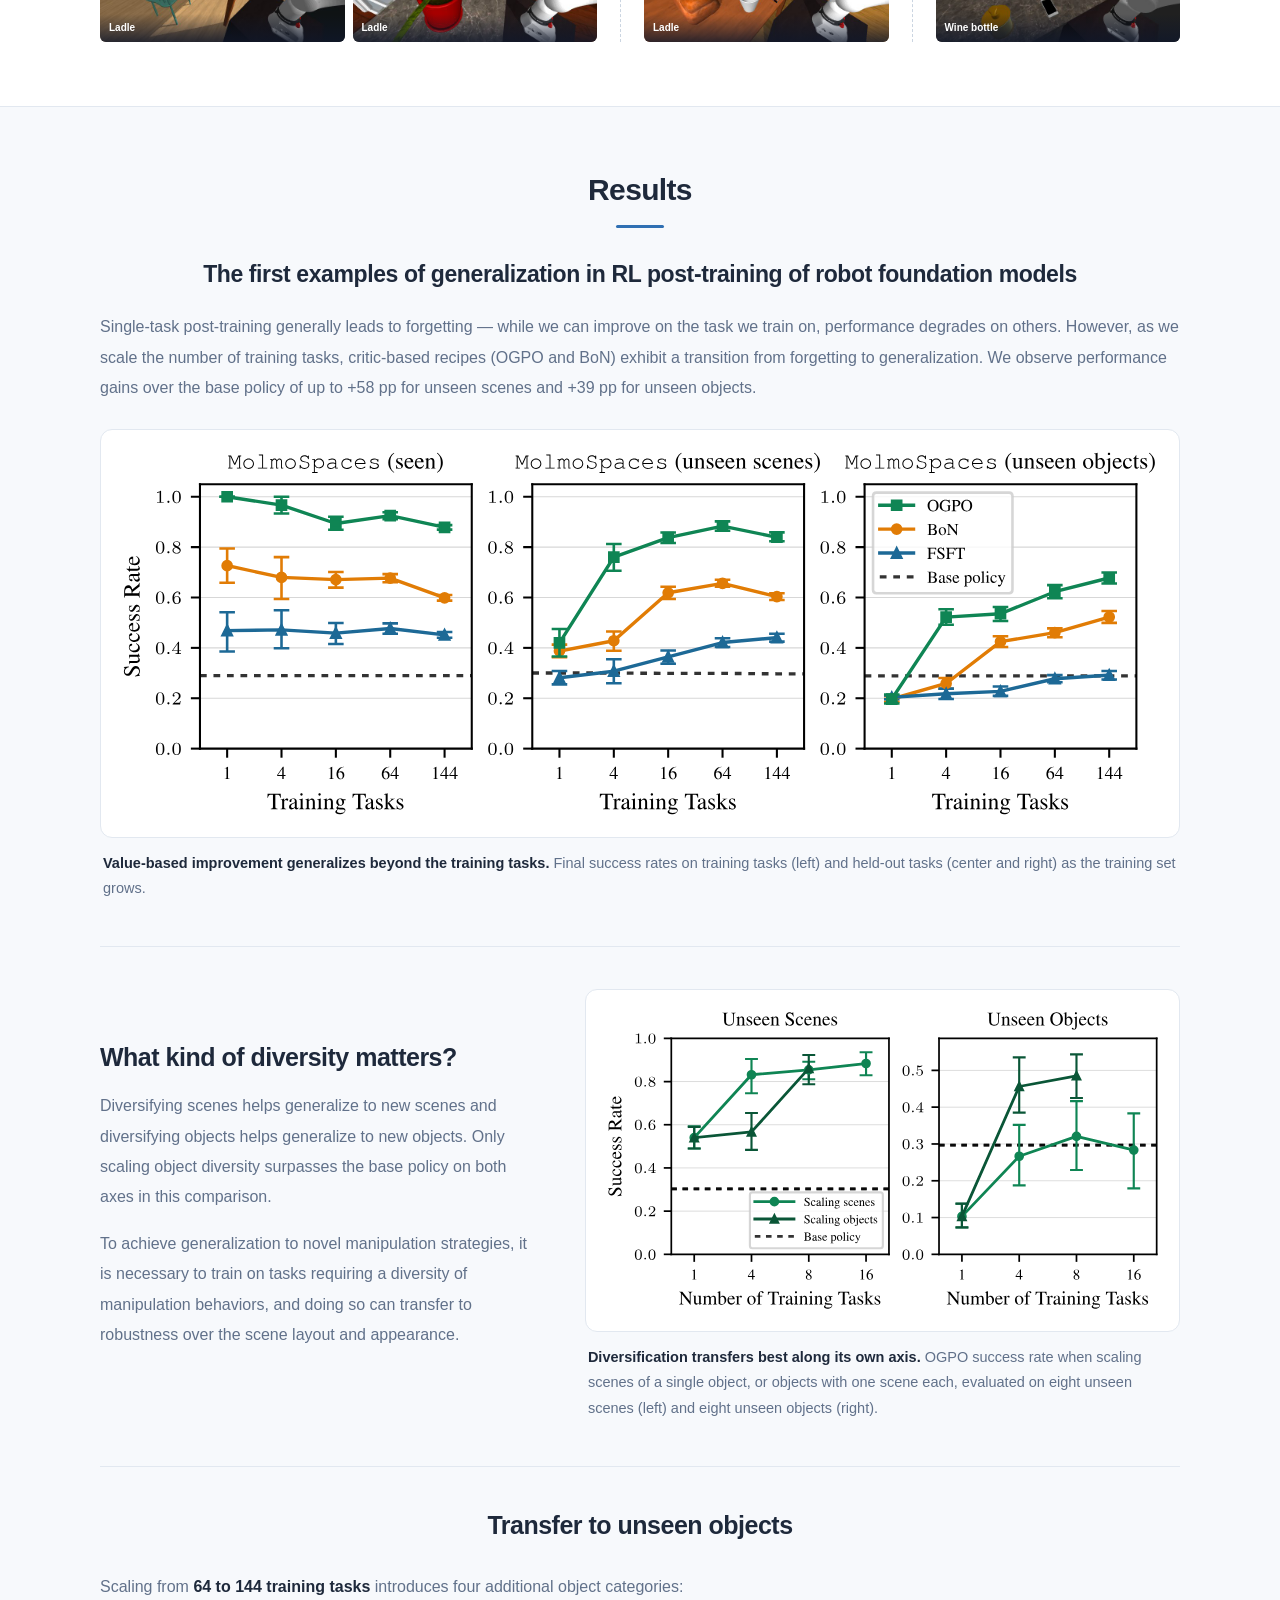
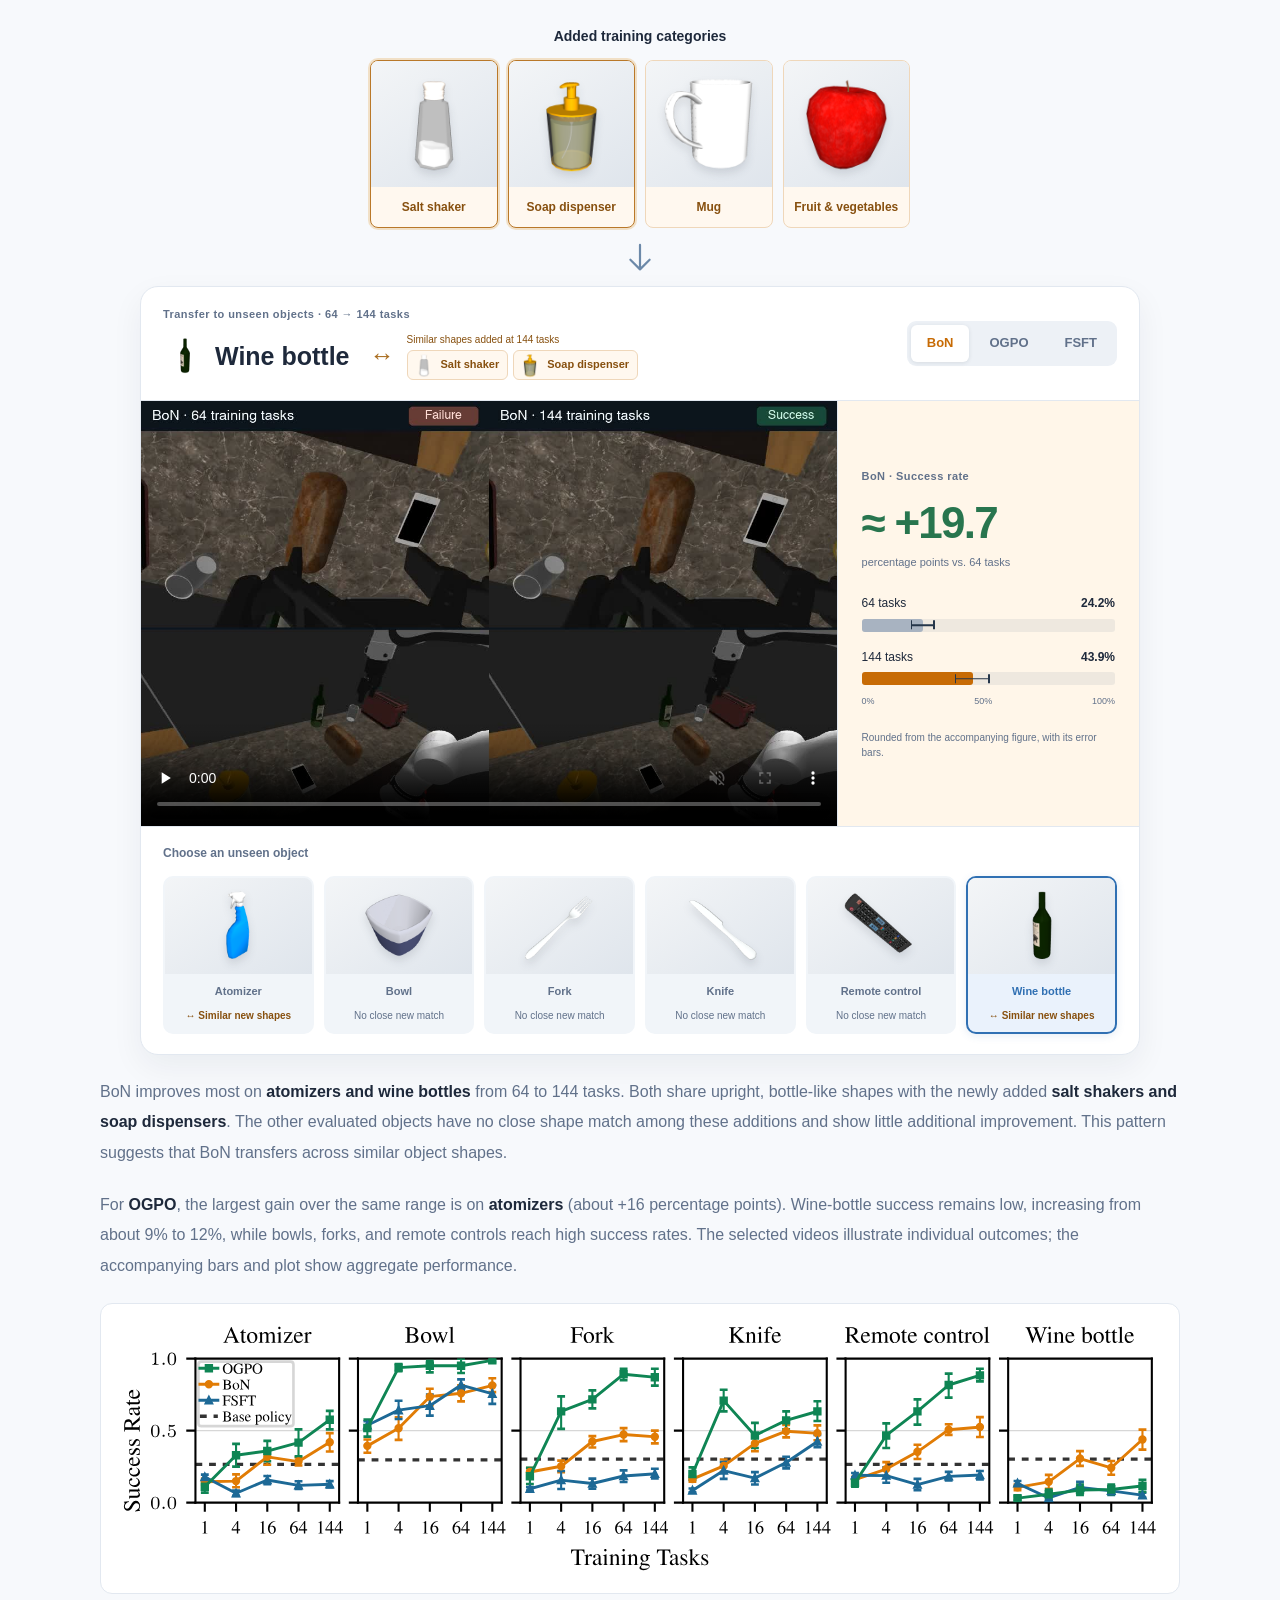
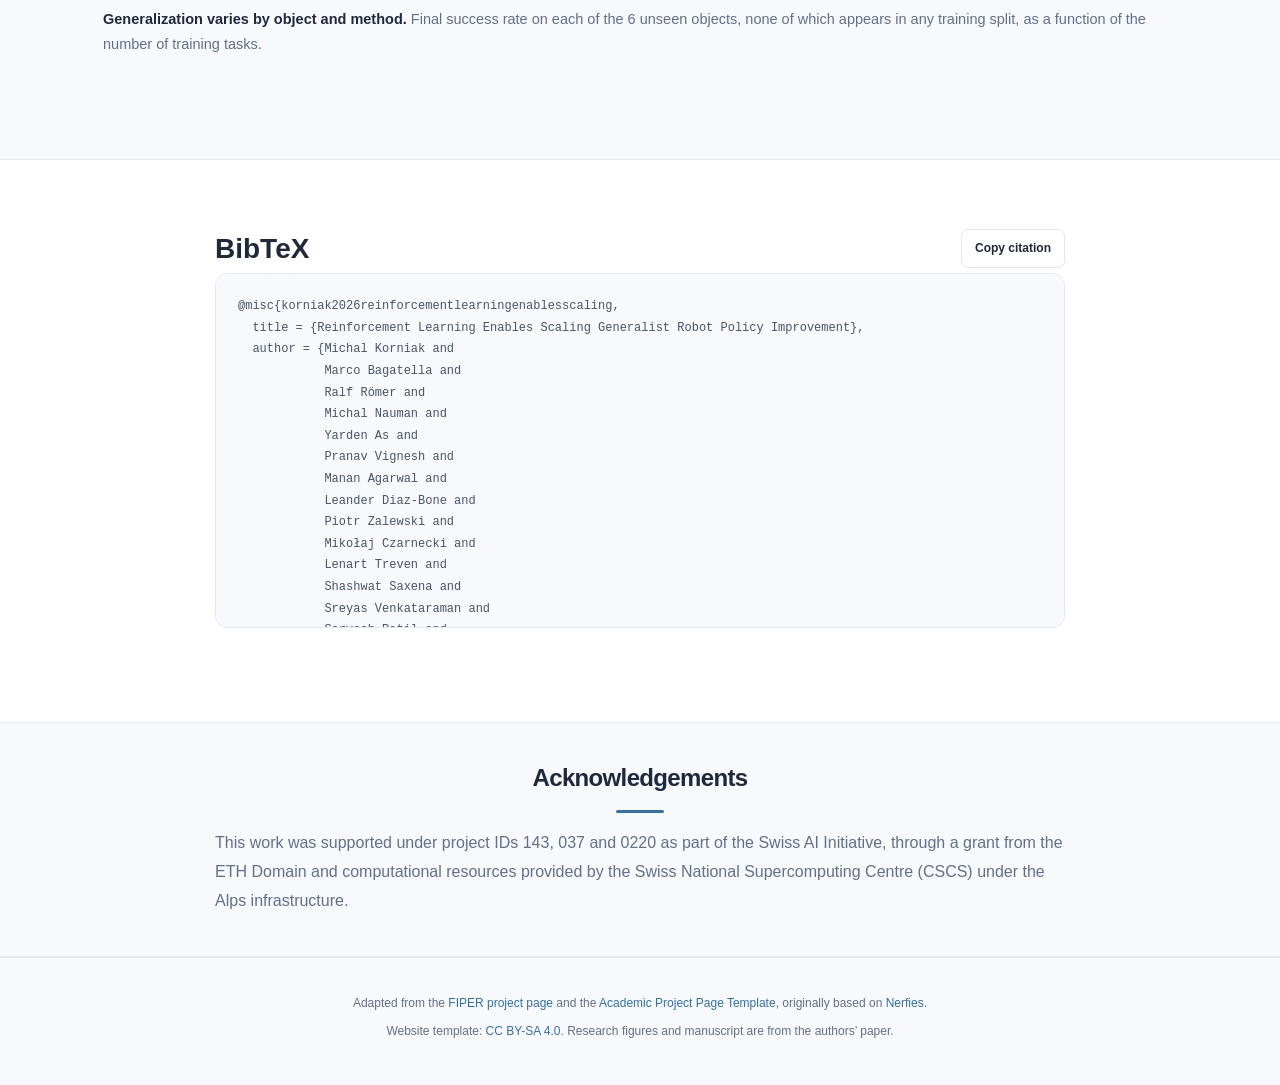
==== commit 9b10a3ec: "Fix paper link" ====
--- a/gh-pages/index.html
+++ b/gh-pages/index.html
@@ -128,7 +128,7 @@
 <span class="author"><a href="https://openreview.net/profile?id=~Max_Simchowitz1">Max Simchowitz</a><sup>6,9</sup></span>
 <span class="author"><a href="https://openreview.net/profile?id=~Andrew_Wagenmaker1">Andrew Wagenmaker</a><sup>7,10</sup></span></div>
 -->
-        <div class="publication-authors"><span class="author"><a href="https://www.linkedin.com/in/michalkorniak/">Michal Korniak</a><sup>1,*</sup></span>
+        <div class="publication-authors"><span class="author"><a href="https://m-korniak.github.io">Michal Korniak</a><sup>1,*</sup></span>
 <span class="author"><a href="https://marbaga.github.io">Marco Bagatella</a><sup>1,2,*</sup></span>
 <span class="author"><a href="https://ralfroemer.com">Ralf Römer</a><sup>3,*</sup></span>
 <span class="author"><a href="https://www.linkedin.com/in/michal-nauman/">Michal Nauman</a><sup>4,5</sup></span>
@@ -164,8 +164,8 @@
 <li><sup>9</sup> Amazon FAR</li>
 <li><sup>10</sup> Physical Intelligence</li></ol></details>
         <div class="publication-links">
-          <a class="button is-dark" href="static/paper/generalist-policy-improvement.pdf"><span aria-hidden="true">↗</span> Paper</a>
-          <a class="button is-dark" href="https://github.com/lasgroup/generalist-improvement" target="_blank" rel="noopener noreferrer"><span aria-hidden="true">&lt;/&gt;</span> GitHub</a>
+          <a class="button is-dark" href="https://arxiv.org/abs/2611.06905"><span aria-hidden="true">↗</span> Paper</a>
+          <a class="button is-dark" href="https://github.com/lasgroup/generalist-improvement" target="_blank" rel="noopener noreferrer"><span aria-hidden="true">&lt;/&gt;</span> Code</a>
           <a class="button is-dark" href="#results"><span aria-hidden="true">↗</span> Results</a>
           <a class="button is-dark" href="#BibTeX"><span aria-hidden="true">{ }</span> BibTeX</a>
         </div>
@@ -206,7 +206,7 @@
       <h2 class="section-title" id="results-title">Results</h2>
       <p class="section-lead">The first examples of generalization in RL post-training of robot foundation models</p>
       <div class="content tldr-copy"><p>Single-task post-training generally leads to forgetting — while we can improve on the task we train on, performance degrades on others. However, as we scale the number of training tasks, critic-based recipes (OGPO and BoN) exhibit a transition from forgetting to generalization. We observe performance gains over the base policy of up to +58 pp for unseen scenes and +39 pp for unseen objects.</p></div>
-      <figure class="paper-figure"><a class="figure-link" href="static/figures/scaling.svg?v=20261105" data-zoom aria-label="Enlarge: MolmoSpaces success rates for OGPO, BoN, and FSFT across 1, 4, 16, 64, and 144 training tasks, evaluated on seen tasks, unseen scenes, and unseen objects."><img width="1666" height="589" src="static/figures/scaling.svg?v=20261105" alt="MolmoSpaces success rates for OGPO, BoN, and FSFT across 1, 4, 16, 64, and 144 training tasks, evaluated on seen tasks, unseen scenes, and unseen objects." loading="lazy" decoding="async"><span class="zoom-label" aria-hidden="true">↗ Enlarge figure</span></a><figcaption><strong>Value-based improvement generalizes beyond the training tasks.</strong> Final success rates on training tasks (left) and held-out tasks (center and right) as the training set grows.</figcaption></figure>
+      <figure class="paper-figure"><a class="figure-link" href="static/figures/scaling.svg?v=20261102" data-zoom aria-label="Enlarge: MolmoSpaces success rates for OGPO, BoN, and FSFT across 1, 4, 16, 64, and 144 training tasks, evaluated on seen tasks, unseen scenes, and unseen objects."><img width="1666" height="589" src="static/figures/scaling.svg?v=20261102" alt="MolmoSpaces success rates for OGPO, BoN, and FSFT across 1, 4, 16, 64, and 144 training tasks, evaluated on seen tasks, unseen scenes, and unseen objects." loading="lazy" decoding="async"><span class="zoom-label" aria-hidden="true">↗ Enlarge figure</span></a><figcaption><strong>Value-based improvement generalizes beyond the training tasks.</strong> Final success rates on training tasks (left) and held-out tasks (center and right) as the training set grows.</figcaption></figure>
       <div class="result-detail">
         <div><h3>What kind of diversity matters?</h3><div class="content tldr-copy"><p>Diversifying scenes helps generalize to new scenes and diversifying objects helps generalize to new objects. Only scaling object diversity surpasses the base policy on both axes in this comparison.</p><p>To achieve generalization to novel manipulation strategies, it is necessary to train on tasks requiring a diversity of manipulation behaviors, and doing so can transfer to robustness over the scene layout and appearance.</p></div></div>        
         <figure class="paper-figure"><a class="figure-link" href="static/figures/generalization.svg?v=20261105" data-zoom aria-label="Enlarge: Generalization when scaling scene diversity versus object diversity."><img width="1073" height="583" src="static/figures/generalization.svg?v=20261105" alt="Generalization when scaling scene diversity versus object diversity." loading="lazy" decoding="async"><span class="zoom-label" aria-hidden="true">↗ Enlarge figure</span></a><figcaption><strong>Diversification transfers best along its own axis.</strong> OGPO success rate when scaling scenes of a single object, or objects with one scene each, evaluated on eight unseen scenes (left) and eight unseen objects (right).</figcaption></figure>
